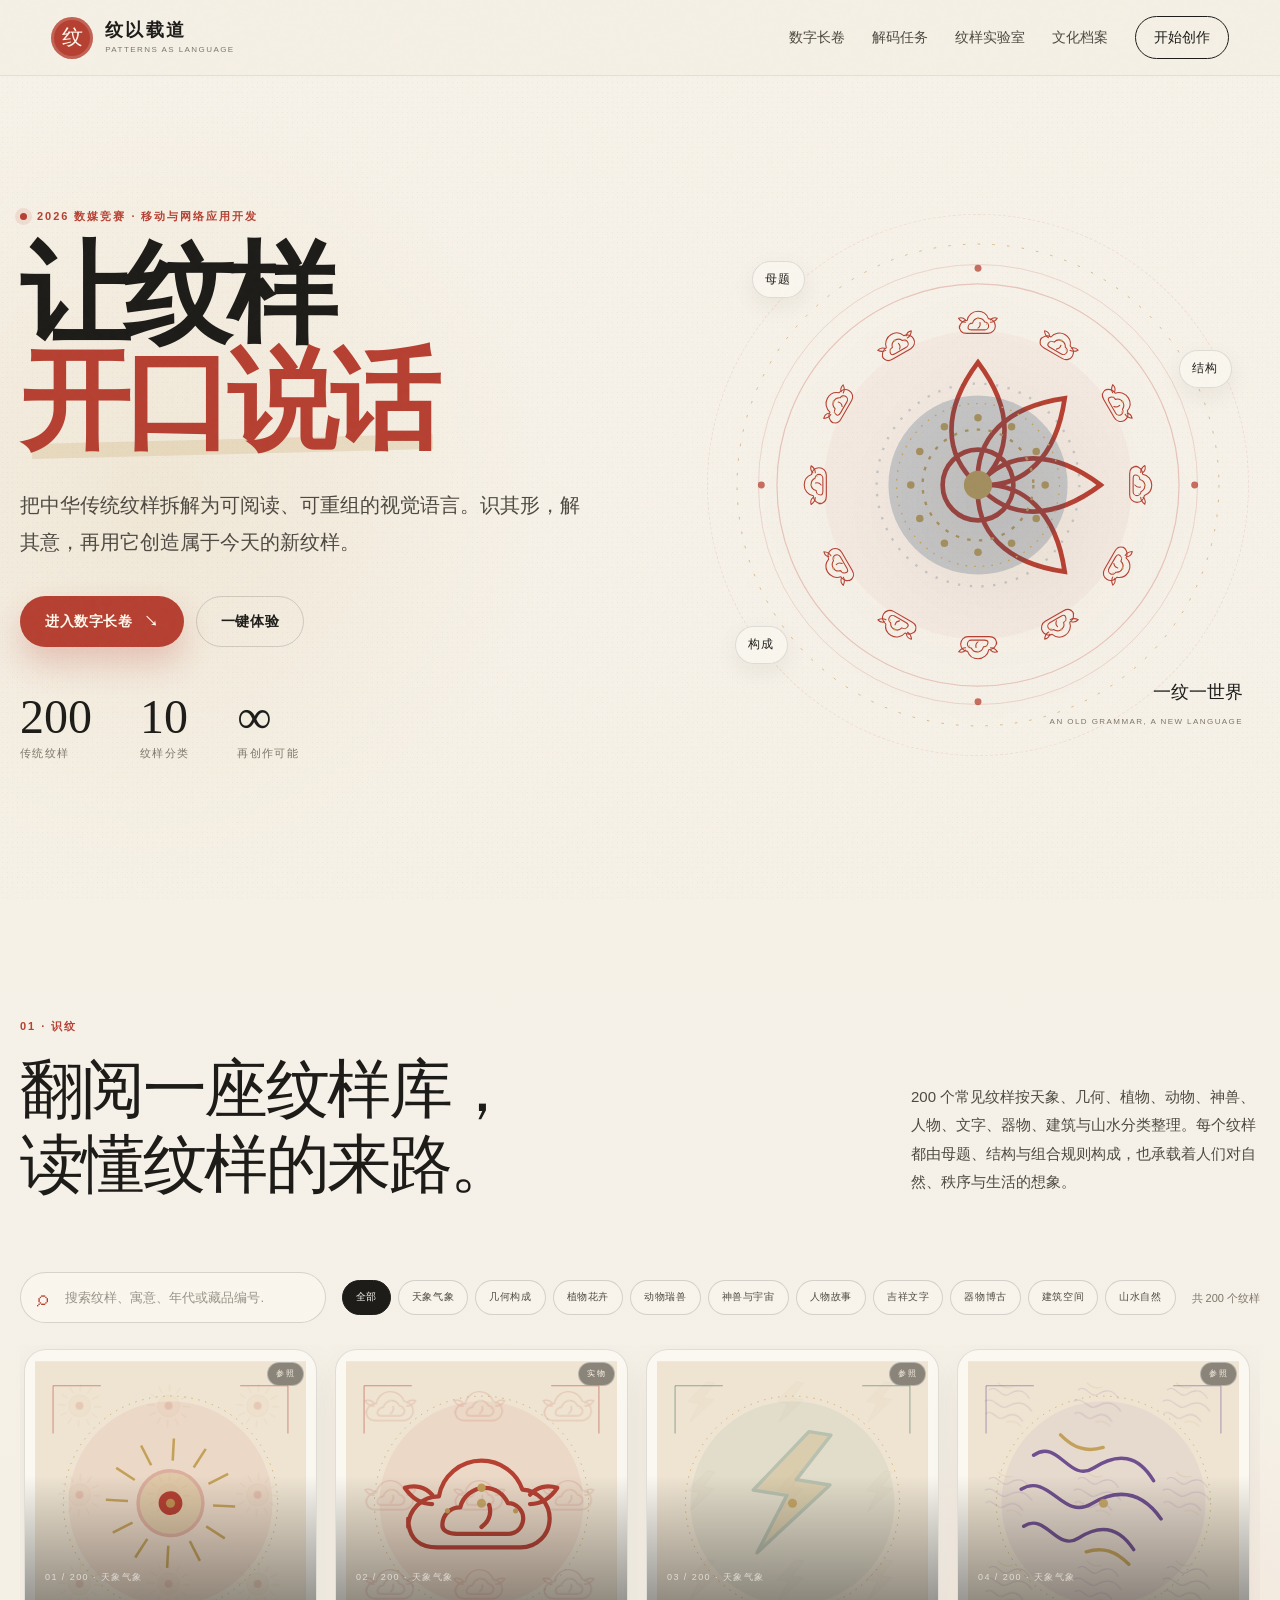
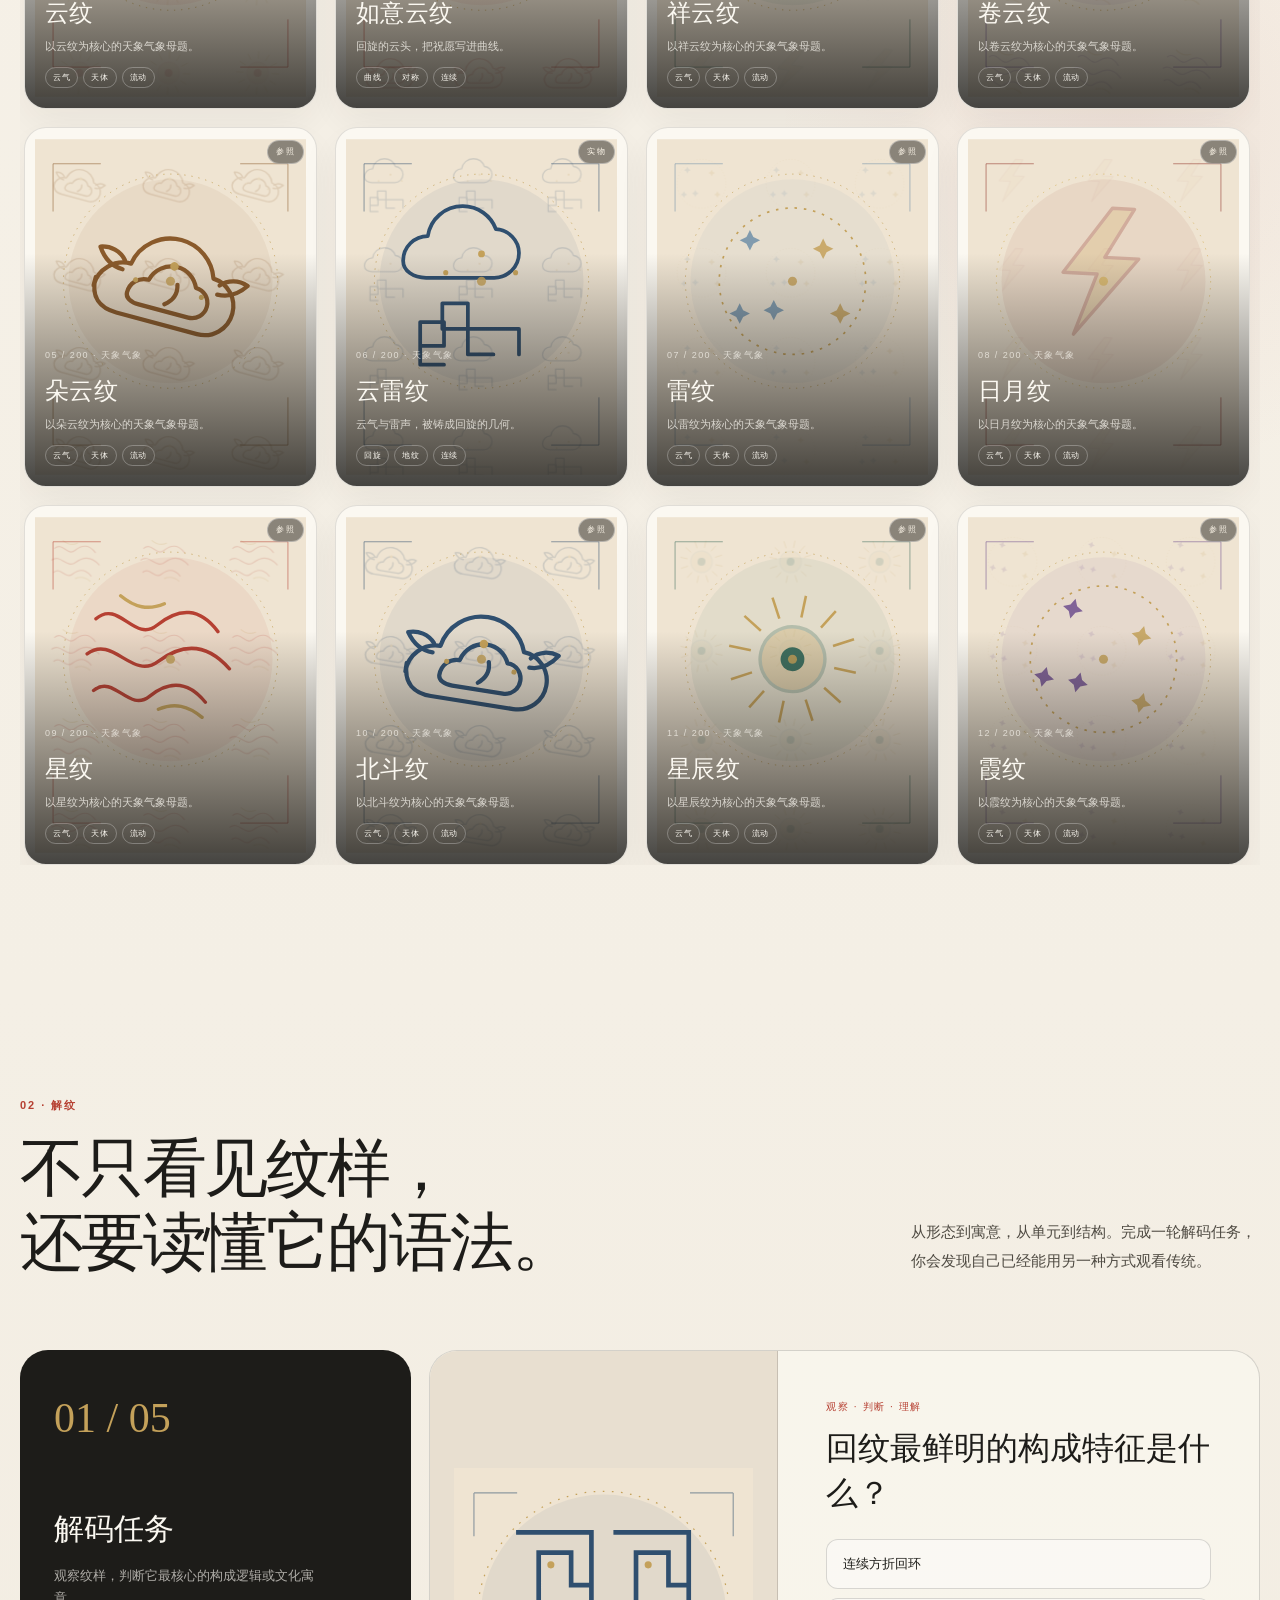
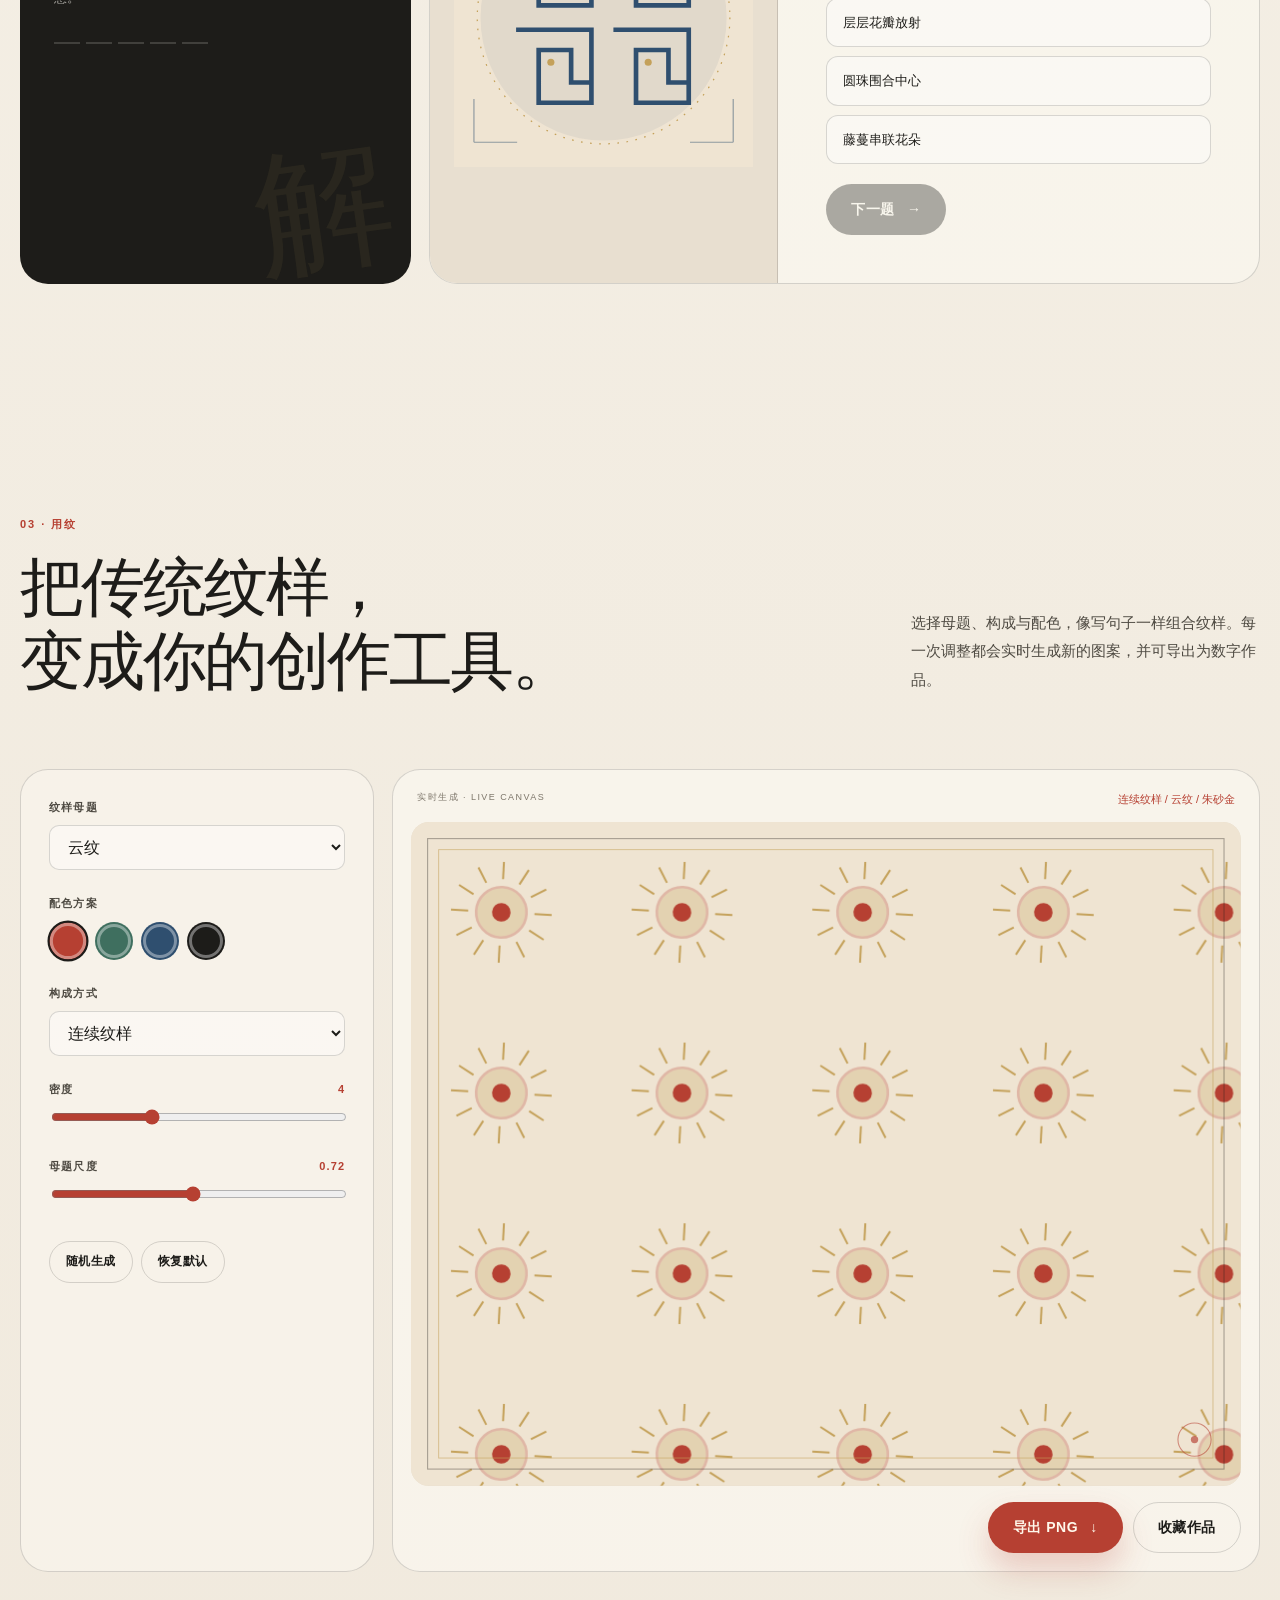
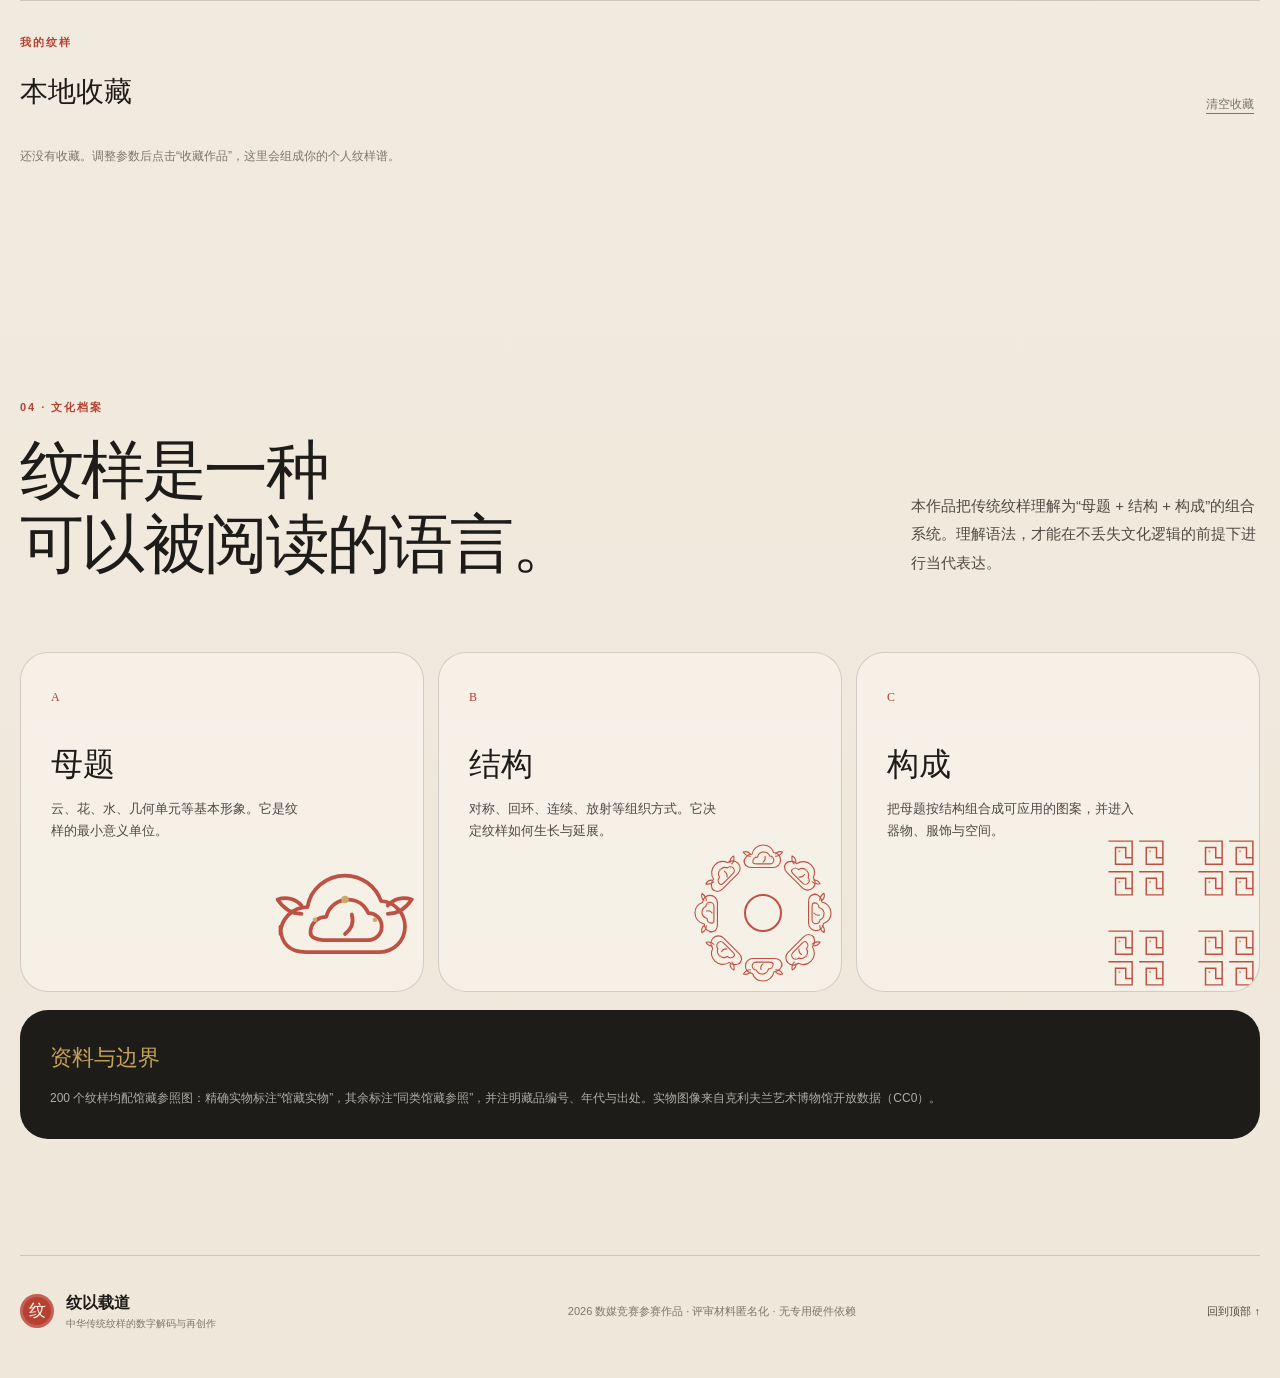
==== 纹以载道_离线版.html @ a4a04836 "Deploy wenyizaidao 200-pattern library" ====
<!doctype html>
<html lang="zh-CN">
<head>
  <meta charset="utf-8">
  <meta name="viewport" content="width=device-width, initial-scale=1">
  <meta name="theme-color" content="#f4efe5">
  <meta name="description" content="纹以载道：中华传统纹样的数字解码与再创作。识纹、解纹、用纹的交互式 Web 应用。">
  <title>纹以载道 · 中华传统纹样的数字解码</title>
  <link rel="icon" href="[data-uri]" type="image/svg+xml">
  <style>
:root {
  --paper: #f4efe5;
  --paper-deep: #e9e0d0;
  --paper-light: #fbf8f1;
  --ink: #1d1c19;
  --ink-soft: #4e4a42;
  --muted: #7d766a;
  --line: rgba(29, 28, 25, 0.16);
  --cinnabar: #b64032;
  --cinnabar-dark: #8f2e24;
  --gold: #c4a15a;
  --jade: #3f6f5f;
  --shadow: 0 24px 70px rgba(55, 42, 25, 0.12);
  --radius-lg: 28px;
  --radius-md: 18px;
  --serif: "Noto Serif SC", "Songti SC", "STSong", "SimSun", serif;
  --sans: "Noto Sans SC", "Microsoft YaHei", "PingFang SC", sans-serif;
}

* { box-sizing: border-box; }

html {
  scroll-behavior: smooth;
  scroll-padding-top: 90px;
}

body {
  margin: 0;
  color: var(--ink);
  background:
    radial-gradient(circle at 12% 8%, rgba(196, 161, 90, 0.13), transparent 25rem),
    radial-gradient(circle at 88% 28%, rgba(182, 64, 50, 0.07), transparent 22rem),
    linear-gradient(180deg, #f7f2e9 0%, var(--paper) 42%, #efe7da 100%);
  font-family: var(--sans);
  line-height: 1.65;
  overflow-x: hidden;
}

body::before {
  content: "";
  position: fixed;
  inset: 0;
  pointer-events: none;
  opacity: 0.18;
  z-index: -1;
  background-image:
    radial-gradient(rgba(29, 28, 25, 0.22) 0.55px, transparent 0.55px);
  background-size: 5px 5px;
  mix-blend-mode: multiply;
}

a { color: inherit; text-decoration: none; }
button, input, select { font: inherit; }
button { color: inherit; }
img, svg { display: block; max-width: 100%; }

.sr-only {
  position: absolute;
  width: 1px;
  height: 1px;
  padding: 0;
  margin: -1px;
  overflow: hidden;
  clip: rect(0, 0, 0, 0);
  white-space: nowrap;
  border: 0;
}

.paper-grain {
  position: fixed;
  inset: 0;
  pointer-events: none;
  z-index: 100;
  opacity: 0.035;
  background-image: url("data:image/svg+xml,%3Csvg viewBox='0 0 160 160' xmlns='http://www.w3.org/2000/svg'%3E%3Cfilter id='n'%3E%3CfeTurbulence type='fractalNoise' baseFrequency='.85' numOctaves='4' stitchTiles='stitch'/%3E%3C/filter%3E%3Crect width='100%25' height='100%25' filter='url(%23n)' opacity='.55'/%3E%3C/svg%3E");
}

.site-header {
  position: sticky;
  top: 0;
  z-index: 50;
  display: flex;
  align-items: center;
  justify-content: space-between;
  gap: 24px;
  padding: 16px clamp(20px, 4vw, 64px);
  background: rgba(244, 239, 229, 0.82);
  backdrop-filter: blur(18px);
  border-bottom: 1px solid rgba(29, 28, 25, 0.08);
}

.brand {
  display: inline-flex;
  align-items: center;
  gap: 12px;
  flex-shrink: 0;
}

.brand-mark {
  width: 42px;
  height: 42px;
  display: grid;
  place-items: center;
  border-radius: 50%;
  background: var(--cinnabar);
  color: #fff8eb;
  font-family: var(--serif);
  font-size: 21px;
  box-shadow: inset 0 0 0 3px rgba(255, 248, 235, 0.18);
}

.brand-mark.small { width: 34px; height: 34px; font-size: 17px; }
.brand-copy { display: grid; line-height: 1.05; }
.brand-copy strong { font-family: var(--serif); font-size: 18px; letter-spacing: 0.12em; }
.brand-copy small { margin-top: 6px; font-size: 8px; letter-spacing: 0.18em; color: var(--muted); }

.site-nav {
  display: flex;
  align-items: center;
  gap: clamp(16px, 2.1vw, 34px);
  font-size: 14px;
}

.site-nav a { position: relative; color: var(--ink-soft); }
.site-nav a::after {
  content: "";
  position: absolute;
  left: 0;
  right: 100%;
  bottom: -7px;
  height: 1px;
  background: var(--cinnabar);
  transition: right 220ms ease;
}
.site-nav a:hover::after { right: 0; }
.site-nav .nav-cta {
  padding: 9px 18px;
  border: 1px solid var(--ink);
  border-radius: 999px;
  color: var(--ink);
  transition: background 180ms ease, color 180ms ease;
}
.site-nav .nav-cta::after { display: none; }
.site-nav .nav-cta:hover { background: var(--ink); color: var(--paper-light); }

.menu-toggle {
  display: none;
  width: 42px;
  height: 42px;
  border: 1px solid var(--line);
  border-radius: 50%;
  background: transparent;
  padding: 10px;
}
.menu-toggle span:not(.sr-only) {
  display: block;
  height: 1px;
  margin: 5px 0;
  background: var(--ink);
}

.section {
  width: min(1240px, calc(100% - 40px));
  margin: 0 auto;
  padding: clamp(72px, 9vw, 128px) 0;
}

.eyebrow {
  display: flex;
  align-items: center;
  gap: 10px;
  margin-bottom: 18px;
  font-size: 11px;
  font-weight: 700;
  letter-spacing: 0.18em;
  text-transform: uppercase;
  color: var(--cinnabar);
}
.eyebrow-dot {
  width: 7px;
  height: 7px;
  border-radius: 50%;
  background: var(--cinnabar);
  box-shadow: 0 0 0 5px rgba(182, 64, 50, 0.1);
}

.hero {
  min-height: calc(100vh - 74px);
  display: grid;
  grid-template-columns: minmax(0, 1.04fr) minmax(360px, 0.96fr);
  align-items: center;
  gap: clamp(28px, 5vw, 84px);
  padding-top: clamp(56px, 8vh, 100px);
  padding-bottom: clamp(60px, 9vh, 110px);
}

.hero h1 {
  margin: 0;
  font-family: var(--serif);
  font-weight: 600;
  font-size: clamp(64px, 8.6vw, 132px);
  line-height: 0.96;
  letter-spacing: -0.06em;
}
.hero h1 em {
  color: var(--cinnabar);
  font-style: normal;
  position: relative;
}
.hero h1 em::after {
  content: "";
  position: absolute;
  left: 3%;
  right: 0;
  bottom: 7%;
  height: 12%;
  background: rgba(196, 161, 90, 0.22);
  z-index: -1;
  transform: rotate(-1.4deg);
}

.hero-lead {
  max-width: 560px;
  margin: 32px 0 0;
  font-size: clamp(16px, 1.55vw, 20px);
  line-height: 1.9;
  color: var(--ink-soft);
}

.hero-actions {
  display: flex;
  flex-wrap: wrap;
  gap: 12px;
  margin-top: 34px;
}

.button {
  display: inline-flex;
  align-items: center;
  justify-content: center;
  gap: 12px;
  min-height: 50px;
  padding: 13px 24px;
  border: 1px solid transparent;
  border-radius: 999px;
  cursor: pointer;
  font-weight: 700;
  font-size: 14px;
  letter-spacing: 0.04em;
  transition: transform 180ms ease, box-shadow 180ms ease, background 180ms ease, color 180ms ease;
}
.button:hover { transform: translateY(-2px); }
.button-primary {
  background: var(--cinnabar);
  color: #fff8eb;
  box-shadow: 0 16px 32px rgba(182, 64, 50, 0.24);
}
.button-primary:hover { background: var(--cinnabar-dark); box-shadow: 0 18px 38px rgba(182, 64, 50, 0.3); }
.button-ghost {
  background: transparent;
  border-color: var(--line);
  color: var(--ink);
}
.button-ghost:hover { background: rgba(255, 255, 255, 0.5); }
.button-dark { background: var(--ink); color: var(--paper-light); }
.button-dark:disabled { opacity: 0.35; cursor: not-allowed; transform: none; }
.button-ghost-dark { background: transparent; border-color: var(--line); }
.button-small { min-height: 42px; padding: 10px 16px; font-size: 12px; }

.hero-stats {
  display: flex;
  gap: clamp(20px, 4vw, 48px);
  margin: 46px 0 0;
}
.hero-stats div { display: grid; gap: 3px; }
.hero-stats dt {
  font-family: var(--serif);
  font-size: clamp(30px, 3.8vw, 48px);
  line-height: 1;
}
.hero-stats dd { margin: 0; font-size: 11px; letter-spacing: 0.12em; color: var(--muted); }

.hero-visual {
  position: relative;
  min-height: 560px;
  display: grid;
  place-items: center;
}
.hero-art {
  position: relative;
  width: min(100%, 520px);
  aspect-ratio: 1;
  display: grid;
  place-items: center;
  animation: slow-turn 80s linear infinite;
  filter: drop-shadow(0 22px 34px rgba(66, 43, 25, 0.12));
}
.hero-art svg { width: 100%; height: 100%; overflow: visible; }
.halo {
  position: absolute;
  border: 1px solid rgba(182, 64, 50, 0.16);
  border-radius: 50%;
}
.halo-one { width: 78%; aspect-ratio: 1; }
.halo-two { width: 96%; aspect-ratio: 1; border-style: dashed; opacity: 0.65; animation: slow-turn 70s linear infinite reverse; }
.floating-note {
  position: absolute;
  z-index: 2;
  padding: 8px 12px;
  border: 1px solid rgba(29, 28, 25, 0.12);
  border-radius: 999px;
  background: rgba(251, 248, 241, 0.7);
  backdrop-filter: blur(8px);
  font-family: var(--serif);
  font-size: 12px;
  letter-spacing: 0.12em;
  box-shadow: 0 8px 24px rgba(40, 32, 24, 0.06);
}
.note-one { top: 10%; left: 10%; }
.note-two { top: 26%; right: 5%; }
.note-three { bottom: 18%; left: 7%; }
.hero-caption {
  position: absolute;
  right: 3%;
  bottom: 6%;
  font-family: var(--serif);
  font-size: 18px;
  line-height: 1.45;
  text-align: right;
}
.hero-caption span { font-family: var(--sans); font-size: 8px; letter-spacing: 0.18em; color: var(--muted); }

.section-heading {
  display: grid;
  grid-template-columns: minmax(0, 1.4fr) minmax(240px, 0.6fr);
  align-items: end;
  gap: clamp(28px, 6vw, 90px);
  margin-bottom: clamp(40px, 6vw, 70px);
}
.section-heading h2 {
  margin: 0;
  font-family: var(--serif);
  font-size: clamp(36px, 5vw, 68px);
  font-weight: 500;
  line-height: 1.16;
  letter-spacing: -0.04em;
}
.section-heading > p {
  margin: 0 0 5px;
  max-width: 440px;
  font-size: 15px;
  line-height: 1.9;
  color: var(--ink-soft);
}

.carousel-top {
  display: flex;
  align-items: center;
  justify-content: space-between;
  gap: 20px;
  margin-bottom: 16px;
}
.carousel-hint {
  display: flex;
  align-items: center;
  gap: 12px;
  font-size: 11px;
  letter-spacing: 0.12em;
  color: var(--muted);
}
.carousel-hint .line { width: 42px; height: 1px; background: var(--line); }
.carousel-controls { display: flex; gap: 8px; }
.circle-button {
  width: 44px;
  height: 44px;
  border: 1px solid var(--line);
  border-radius: 50%;
  background: rgba(251, 248, 241, 0.45);
  cursor: pointer;
  transition: background 180ms ease, color 180ms ease;
}
.circle-button:hover { background: var(--ink); color: var(--paper-light); }

.pattern-track {
  display: grid;
  grid-auto-flow: column;
  grid-auto-columns: minmax(286px, 31%);
  gap: 18px;
  overflow-x: auto;
  overscroll-behavior-inline: contain;
  scroll-snap-type: inline mandatory;
  padding: 4px 4px 18px;
  scrollbar-width: none;
}
.pattern-track::-webkit-scrollbar { display: none; }
.pattern-card {
  position: relative;
  min-height: 470px;
  display: flex;
  flex-direction: column;
  justify-content: flex-end;
  overflow: hidden;
  scroll-snap-align: start;
  border: 1px solid rgba(29, 28, 25, 0.12);
  border-radius: var(--radius-lg);
  background: var(--paper-light);
  cursor: pointer;
  box-shadow: 0 14px 40px rgba(55, 42, 25, 0.06);
  transition: transform 220ms ease, box-shadow 220ms ease, border-color 220ms ease;
}
.pattern-card:hover { transform: translateY(-6px); box-shadow: var(--shadow); border-color: rgba(182, 64, 50, 0.3); }
.pattern-card-art {
  position: absolute;
  inset: 0;
  display: grid;
  place-items: center;
  padding: 18px;
}
.pattern-card-art::after {
  content: "";
  position: absolute;
  inset: 0;
  background: linear-gradient(180deg, transparent 35%, rgba(29, 28, 25, 0.82) 100%);
}
.pattern-card-art svg { width: 100%; height: 100%; }
.pattern-card-copy {
  position: relative;
  z-index: 2;
  padding: 26px;
  color: var(--paper-light);
}
.pattern-card-copy .card-index {
  font-size: 10px;
  letter-spacing: 0.16em;
  opacity: 0.7;
}
.pattern-card-copy h3 {
  margin: 7px 0 5px;
  font-family: var(--serif);
  font-size: 30px;
  font-weight: 500;
  letter-spacing: 0.02em;
}
.pattern-card-copy p { margin: 0; font-size: 12px; opacity: 0.76; }
.pattern-card-tags { display: flex; flex-wrap: wrap; gap: 7px; margin-top: 16px; }
.pattern-card-tags span {
  padding: 4px 9px;
  border: 1px solid rgba(255, 255, 255, 0.28);
  border-radius: 999px;
  font-size: 9px;
  letter-spacing: 0.08em;
}
.scroll-progress {
  height: 2px;
  margin-top: 26px;
  background: rgba(29, 28, 25, 0.08);
  overflow: hidden;
}
.scroll-progress span { display: block; width: 0; height: 100%; background: var(--cinnabar); transition: width 120ms linear; }

.decode-shell {
  display: grid;
  grid-template-columns: minmax(220px, 0.32fr) minmax(0, 0.68fr);
  gap: 18px;
  align-items: stretch;
}
.decode-aside {
  position: relative;
  overflow: hidden;
  padding: 34px;
  border-radius: var(--radius-lg);
  background: var(--ink);
  color: var(--paper-light);
}
.decode-index { font-family: var(--serif); font-size: 42px; color: var(--gold); }
.decode-aside h3 { margin: 50px 0 12px; font-family: var(--serif); font-size: 30px; font-weight: 500; }
.decode-aside p { margin: 0; max-width: 260px; font-size: 13px; color: rgba(251, 248, 241, 0.66); }
.decode-seal {
  position: absolute;
  right: 18px;
  bottom: 5px;
  font-family: var(--serif);
  font-size: 138px;
  line-height: 1;
  color: rgba(196, 161, 90, 0.08);
  transform: rotate(-8deg);
}
.quiz-progress { display: flex; gap: 6px; margin-top: 34px; }
.quiz-progress span { width: 26px; height: 2px; background: rgba(251, 248, 241, 0.16); }
.quiz-progress span.done { background: var(--gold); }
.decode-card {
  display: grid;
  grid-template-columns: minmax(240px, 0.42fr) minmax(0, 0.58fr);
  gap: 0;
  overflow: hidden;
  min-height: 460px;
  border: 1px solid var(--line);
  border-radius: var(--radius-lg);
  background: rgba(251, 248, 241, 0.62);
}
.quiz-pattern {
  display: grid;
  place-items: center;
  padding: 24px;
  background: #e8dfd0;
  border-right: 1px solid var(--line);
}
.quiz-pattern svg { width: 100%; height: auto; max-height: 380px; }
.quiz-body { display: flex; flex-direction: column; justify-content: center; padding: clamp(26px, 4vw, 48px); }
.quiz-kicker { margin: 0 0 10px; font-size: 10px; letter-spacing: 0.16em; color: var(--cinnabar); }
.quiz-body h3 { margin: 0 0 24px; font-family: var(--serif); font-size: clamp(23px, 2.5vw, 32px); font-weight: 500; line-height: 1.4; }
.quiz-options { display: grid; gap: 9px; }
.quiz-option {
  width: 100%;
  padding: 13px 16px;
  border: 1px solid var(--line);
  border-radius: 12px;
  background: rgba(255, 255, 255, 0.38);
  text-align: left;
  cursor: pointer;
  font-size: 13px;
  transition: background 160ms ease, border-color 160ms ease, transform 160ms ease;
}
.quiz-option:hover:not(:disabled) { transform: translateX(3px); border-color: rgba(182, 64, 50, 0.45); }
.quiz-option.correct { background: rgba(63, 111, 95, 0.13); border-color: var(--jade); }
.quiz-option.wrong { background: rgba(182, 64, 50, 0.11); border-color: var(--cinnabar); }
.quiz-option:disabled { cursor: default; }
.quiz-feedback { margin-top: 16px; padding: 14px 16px; border-left: 3px solid var(--gold); background: rgba(196, 161, 90, 0.1); font-size: 13px; }
.quiz-feedback strong { display: block; margin-bottom: 4px; }
.quiz-body .button { align-self: flex-start; margin-top: 20px; }

.lab-layout {
  display: grid;
  grid-template-columns: minmax(260px, 0.29fr) minmax(0, 0.71fr);
  gap: 18px;
}
.lab-controls {
  padding: 28px;
  border: 1px solid var(--line);
  border-radius: var(--radius-lg);
  background: rgba(251, 248, 241, 0.55);
}
.control-block { margin-bottom: 24px; }
.control-block label, .control-label {
  display: flex;
  align-items: center;
  justify-content: space-between;
  gap: 12px;
  margin-bottom: 9px;
  font-size: 11px;
  font-weight: 700;
  letter-spacing: 0.11em;
  color: var(--ink-soft);
}
.control-block output { color: var(--cinnabar); font-variant-numeric: tabular-nums; }
select, input[type="range"] { width: 100%; }
select {
  padding: 12px 14px;
  border: 1px solid var(--line);
  border-radius: 10px;
  background: rgba(255, 255, 255, 0.4);
  color: var(--ink);
}
input[type="range"] { accent-color: var(--cinnabar); }
.palette-list { display: flex; gap: 8px; flex-wrap: wrap; }
.palette-button {
  width: 38px;
  height: 38px;
  border: 2px solid transparent;
  border-radius: 50%;
  background: var(--swatch);
  cursor: pointer;
  box-shadow: inset 0 0 0 3px rgba(255, 255, 255, 0.38);
  transition: transform 160ms ease, border-color 160ms ease;
}
.palette-button:hover { transform: scale(1.08); }
.palette-button.active { border-color: var(--ink); transform: scale(1.08); }
.control-actions { display: flex; flex-wrap: wrap; gap: 8px; margin-top: 30px; }

.lab-stage {
  display: flex;
  flex-direction: column;
  min-width: 0;
  padding: 18px;
  border: 1px solid var(--line);
  border-radius: var(--radius-lg);
  background: rgba(251, 248, 241, 0.68);
}
.stage-top { display: flex; justify-content: space-between; gap: 14px; padding: 2px 6px 14px; }
.stage-label { font-size: 9px; letter-spacing: 0.16em; color: var(--muted); }
.stage-status { font-size: 11px; color: var(--cinnabar); }
.lab-preview {
  display: grid;
  place-items: center;
  min-height: 420px;
  aspect-ratio: 1.25 / 1;
  overflow: hidden;
  border-radius: 18px;
  background: #e8dfd0;
  transition: background 220ms ease;
}
.lab-preview svg { width: 100%; height: 100%; }
.lab-actions { display: flex; flex-wrap: wrap; gap: 10px; justify-content: flex-end; padding-top: 16px; }

.gallery-wrap { margin-top: 28px; padding-top: 32px; border-top: 1px solid var(--line); }
.gallery-head { display: flex; align-items: end; justify-content: space-between; gap: 20px; margin-bottom: 18px; }
.gallery-head h3 { margin: 0; font-family: var(--serif); font-size: 28px; font-weight: 500; }
.text-button { border: 0; background: transparent; color: var(--muted); cursor: pointer; font-size: 12px; text-decoration: underline; text-underline-offset: 5px; }
.gallery { display: grid; grid-template-columns: repeat(6, minmax(0, 1fr)); gap: 10px; }
.gallery-item {
  position: relative;
  aspect-ratio: 1;
  overflow: hidden;
  border: 1px solid var(--line);
  border-radius: 14px;
  background: var(--paper-light);
  cursor: pointer;
}
.gallery-item svg { width: 100%; height: 100%; }
.gallery-item button {
  position: absolute;
  top: 6px;
  right: 6px;
  width: 24px;
  height: 24px;
  border: 0;
  border-radius: 50%;
  background: rgba(29, 28, 25, 0.72);
  color: white;
  font-size: 14px;
  cursor: pointer;
  opacity: 0;
  transition: opacity 160ms ease;
}
.gallery-item:hover button { opacity: 1; }
.gallery-empty { margin: 14px 0 0; font-size: 12px; color: var(--muted); }

.grammar-grid { display: grid; grid-template-columns: repeat(3, 1fr); gap: 14px; }
.grammar-card {
  position: relative;
  min-height: 340px;
  padding: 30px;
  overflow: hidden;
  border: 1px solid var(--line);
  border-radius: var(--radius-lg);
  background: rgba(251, 248, 241, 0.5);
}
.grammar-num { font-family: var(--serif); font-size: 12px; color: var(--cinnabar); letter-spacing: 0.12em; }
.grammar-card h3 { margin: 28px 0 8px; font-family: var(--serif); font-size: 32px; font-weight: 500; }
.grammar-card p { margin: 0; max-width: 250px; font-size: 13px; color: var(--ink-soft); }
.mini-diagram { position: absolute; right: -12px; bottom: -12px; width: 180px; height: 180px; opacity: 0.9; }
.mini-diagram svg { width: 100%; height: 100%; }

.archive-note {
  display: grid;
  grid-template-columns: 1fr 1fr;
  gap: 30px;
  margin-top: 18px;
  padding: 30px;
  border-radius: var(--radius-lg);
  background: var(--ink);
  color: var(--paper-light);
}
.archive-note h3 { margin: 0 0 10px; font-family: var(--serif); font-size: 22px; font-weight: 500; color: var(--gold); }
.archive-note p { margin: 0; font-size: 12px; line-height: 1.9; color: rgba(251, 248, 241, 0.66); }

.site-footer {
  width: min(1240px, calc(100% - 40px));
  margin: 0 auto;
  display: flex;
  align-items: center;
  justify-content: space-between;
  gap: 24px;
  padding: 34px 0 46px;
  border-top: 1px solid var(--line);
  font-size: 11px;
  color: var(--muted);
}
.footer-brand { display: flex; align-items: center; gap: 12px; }
.footer-brand div { display: grid; }
.footer-brand strong { font-family: var(--serif); font-size: 16px; color: var(--ink); }
.footer-brand span { font-size: 10px; }
.site-footer a { color: var(--ink-soft); }

.pattern-dialog {
  width: min(900px, calc(100% - 28px));
  max-height: 90vh;
  padding: 0;
  border: 0;
  border-radius: 26px;
  background: var(--paper-light);
  color: var(--ink);
  box-shadow: 0 40px 120px rgba(25, 20, 14, 0.35);
}
.pattern-dialog::backdrop { background: rgba(20, 18, 15, 0.62); backdrop-filter: blur(8px); }
.dialog-shell {
  position: relative;
  display: grid;
  grid-template-columns: 0.46fr 0.54fr;
  min-height: 540px;
}
.dialog-art { display: grid; place-items: center; padding: 24px; background: #e8dfd0; }
.dialog-art svg { width: 100%; height: auto; max-height: 500px; }
.dialog-copy { display: flex; flex-direction: column; justify-content: center; padding: clamp(28px, 5vw, 54px); }
.dialog-copy h2 { margin: 0 0 6px; font-family: var(--serif); font-size: clamp(34px, 4vw, 54px); font-weight: 500; }
.dialog-meaning { margin: 0 0 18px; font-family: var(--serif); font-size: 18px; color: var(--cinnabar); }
.dialog-meta { display: flex; flex-wrap: wrap; gap: 7px; margin-bottom: 18px; }
.dialog-meta span { padding: 4px 9px; border: 1px solid var(--line); border-radius: 999px; font-size: 9px; color: var(--muted); letter-spacing: 0.08em; }
.dialog-copy > p { margin: 0 0 16px; font-size: 13px; line-height: 1.9; color: var(--ink-soft); }
.dialog-structure { margin: 8px 0 22px; padding: 15px 16px; border-left: 2px solid var(--gold); background: rgba(196, 161, 90, 0.09); }
.dialog-structure h3 { margin: 0 0 5px; font-size: 11px; letter-spacing: 0.12em; color: var(--muted); }
.dialog-structure p { margin: 0; font-size: 12px; }
.dialog-close {
  position: absolute;
  top: 12px;
  right: 12px;
  z-index: 3;
  width: 38px;
  height: 38px;
  border: 1px solid rgba(29, 28, 25, 0.16);
  border-radius: 50%;
  background: rgba(251, 248, 241, 0.82);
  cursor: pointer;
  font-size: 22px;
  line-height: 1;
}

.toast {
  position: fixed;
  left: 50%;
  bottom: 26px;
  z-index: 200;
  max-width: calc(100% - 32px);
  padding: 12px 18px;
  border-radius: 999px;
  background: rgba(29, 28, 25, 0.92);
  color: var(--paper-light);
  font-size: 12px;
  box-shadow: 0 16px 40px rgba(20, 18, 15, 0.25);
  opacity: 0;
  transform: translate(-50%, 16px);
  pointer-events: none;
  transition: opacity 220ms ease, transform 220ms ease;
}
.toast.show { opacity: 1; transform: translate(-50%, 0); }

.reveal { opacity: 0; transform: translateY(22px); transition: opacity 700ms ease, transform 700ms ease; }
.reveal.visible { opacity: 1; transform: translateY(0); }

@keyframes slow-turn { to { transform: rotate(360deg); } }

@media (max-width: 1080px) {
  .hero { grid-template-columns: 1fr; min-height: auto; }
  .hero-visual { min-height: 470px; order: -1; }
  .hero-copy { max-width: 760px; }
  .gallery { grid-template-columns: repeat(4, minmax(0, 1fr)); }
}

@media (max-width: 860px) {
  .menu-toggle { display: block; }
  .site-nav {
    position: absolute;
    top: calc(100% + 1px);
    left: 0;
    right: 0;
    display: none;
    flex-direction: column;
    align-items: stretch;
    gap: 0;
    padding: 12px 20px 20px;
    background: rgba(244, 239, 229, 0.97);
    border-bottom: 1px solid var(--line);
  }
  .site-nav.open { display: flex; }
  .site-nav a { padding: 12px 0; border-bottom: 1px solid rgba(29, 28, 25, 0.07); }
  .site-nav .nav-cta { margin-top: 10px; text-align: center; border-bottom: 0; }
  .section-heading { grid-template-columns: 1fr; align-items: start; gap: 18px; }
  .section-heading > p { max-width: 620px; }
  .pattern-track { grid-auto-columns: minmax(270px, 74%); }
  .decode-shell { grid-template-columns: 1fr; }
  .decode-aside { min-height: 210px; }
  .decode-aside h3 { margin-top: 26px; }
  .decode-card { grid-template-columns: 1fr; }
  .quiz-pattern { border-right: 0; border-bottom: 1px solid var(--line); min-height: 250px; }
  .quiz-pattern svg { max-height: 250px; }
  .lab-layout { grid-template-columns: 1fr; }
  .lab-preview { min-height: 340px; }
  .grammar-grid { grid-template-columns: 1fr; }
  .grammar-card { min-height: 260px; }
  .archive-note { grid-template-columns: 1fr; }
  .dialog-shell { grid-template-columns: 1fr; }
  .dialog-art { min-height: 280px; max-height: 340px; }
  .dialog-art svg { max-height: 300px; }
  .site-footer { flex-direction: column; align-items: flex-start; }
}

@media (max-width: 560px) {
  .section { width: min(100% - 28px, 1240px); }
  .hero h1 { font-size: clamp(58px, 21vw, 88px); }
  .hero-visual { min-height: 360px; }
  .hero-art { width: 88vw; }
  .floating-note { display: none; }
  .hero-caption { right: 0; bottom: 0; font-size: 15px; }
  .hero-stats { gap: 24px; }
  .pattern-track { grid-auto-columns: 86%; }
  .pattern-card { min-height: 420px; }
  .lab-preview { min-height: 290px; aspect-ratio: 1; }
  .lab-stage { padding: 10px; }
  .gallery { grid-template-columns: repeat(3, minmax(0, 1fr)); }
  .gallery-head { align-items: start; flex-direction: column; }
  .quiz-body { padding: 24px 20px 30px; }
  .lab-actions { justify-content: stretch; }
  .lab-actions .button { flex: 1; }
  .site-footer p { line-height: 1.8; }
}

@media (prefers-reduced-motion: reduce) {
  html { scroll-behavior: auto; }
  *, *::before, *::after {
    animation-duration: 0.001ms !important;
    animation-iteration-count: 1 !important;
    transition-duration: 0.001ms !important;
  }
  .reveal { opacity: 1; transform: none; }
}

[hidden] { display: none !important; }

.artifact-badge {
  position: absolute;
  top: 16px;
  right: 16px;
  z-index: 4;
  padding: 5px 10px;
  border: 1px solid rgba(255, 255, 255, 0.38);
  border-radius: 999px;
  background: rgba(29, 28, 25, 0.48);
  color: #fff8eb;
  font-size: 9px;
  letter-spacing: 0.16em;
  backdrop-filter: blur(6px);
}

.artifact-peek {
  position: absolute;
  top: 14px;
  left: 14px;
  right: 14px;
  z-index: 3;
  display: grid;
  grid-template-rows: 1fr auto;
  height: 306px;
  overflow: hidden;
  border: 1px solid rgba(29, 28, 25, 0.12);
  border-radius: 18px;
  background: rgba(251, 248, 241, 0.96);
  box-shadow: 0 22px 48px rgba(35, 27, 18, 0.2);
  opacity: 0;
  transform: translateY(12px) scale(0.98);
  pointer-events: none;
  transition: opacity 220ms ease, transform 220ms ease;
}
.pattern-card:hover .artifact-peek,
.pattern-card:focus-visible .artifact-peek,
.pattern-card:focus-within .artifact-peek {
  opacity: 1;
  transform: translateY(0) scale(1);
}
.artifact-peek-image {
  min-height: 0;
  display: grid;
  place-items: center;
  padding: 10px;
  background: #e8dfd0;
}
.artifact-peek-image img {
  width: 100%;
  height: 224px;
  object-fit: contain;
  filter: drop-shadow(0 12px 18px rgba(55, 42, 25, 0.16));
}
.artifact-peek-copy {
  display: grid;
  gap: 2px;
  padding: 12px 15px 14px;
}
.artifact-peek-copy span {
  color: var(--cinnabar);
  font-size: 8px;
  font-weight: 700;
  letter-spacing: 0.16em;
}
.artifact-peek-copy strong {
  font-family: var(--serif);
  font-size: 16px;
  font-weight: 500;
  line-height: 1.35;
}
.artifact-peek-copy small {
  color: var(--muted);
  font-size: 9px;
  line-height: 1.5;
}

.dialog-copy { overflow-y: auto; max-height: 90vh; }
.dialog-artifact {
  display: grid;
  grid-template-columns: 118px minmax(0, 1fr);
  gap: 13px;
  align-items: center;
  margin: 0 0 22px;
  padding: 12px;
  border: 1px solid var(--line);
  border-radius: 14px;
  background: rgba(232, 223, 208, 0.38);
}
.dialog-artifact-image {
  display: grid;
  place-items: center;
  height: 104px;
  overflow: hidden;
  border-radius: 10px;
  background: #e8dfd0;
}
.dialog-artifact-image img {
  width: 100%;
  height: 100%;
  object-fit: contain;
}
.dialog-artifact-copy { display: grid; gap: 3px; align-content: center; }
.artifact-kicker {
  color: var(--cinnabar);
  font-size: 8px;
  font-weight: 700;
  letter-spacing: 0.16em;
}
.dialog-artifact-copy strong {
  font-family: var(--serif);
  font-size: 15px;
  font-weight: 500;
  line-height: 1.38;
}
.dialog-artifact-copy span:not(.artifact-kicker) {
  color: var(--muted);
  font-size: 9px;
  line-height: 1.55;
}
.dialog-artifact-copy a {
  width: max-content;
  margin-top: 2px;
  color: var(--cinnabar);
  font-size: 10px;
  text-decoration: underline;
  text-underline-offset: 3px;
}

@media (hover: none) {
  .artifact-badge { background: rgba(29, 28, 25, 0.62); }
  .artifact-peek { display: none; }
}

.pattern-toolbar {
  display: grid;
  grid-template-columns: minmax(260px, 1fr) auto auto;
  align-items: center;
  gap: 16px;
  margin-bottom: 22px;
}
.search-box {
  position: relative;
  display: flex;
  align-items: center;
  min-width: 0;
}
.search-box input {
  width: 100%;
  padding: 14px 48px 14px 44px;
  border: 1px solid var(--line);
  border-radius: 999px;
  background: rgba(251, 248, 241, 0.68);
  color: var(--ink);
  font-size: 13px;
  outline: none;
  transition: border-color 180ms ease, box-shadow 180ms ease, background 180ms ease;
}
.search-box input::placeholder { color: rgba(125, 118, 106, 0.78); }
.search-box input:focus {
  border-color: rgba(182, 64, 50, 0.55);
  background: rgba(251, 248, 241, 0.9);
  box-shadow: 0 0 0 4px rgba(182, 64, 50, 0.08);
}
.search-icon {
  position: absolute;
  left: 17px;
  color: var(--cinnabar);
  font-size: 22px;
  line-height: 1;
  pointer-events: none;
}
.search-clear {
  position: absolute;
  right: 9px;
  width: 32px;
  height: 32px;
  border: 0;
  border-radius: 50%;
  background: rgba(29, 28, 25, 0.08);
  color: var(--ink-soft);
  cursor: pointer;
  font-size: 18px;
  line-height: 1;
}
.search-clear:hover { background: rgba(29, 28, 25, 0.15); }
.filter-chips {
  display: flex;
  flex-wrap: wrap;
  gap: 7px;
}
.filter-chip {
  padding: 8px 13px;
  border: 1px solid var(--line);
  border-radius: 999px;
  background: rgba(251, 248, 241, 0.35);
  color: var(--ink-soft);
  cursor: pointer;
  font-size: 10px;
  letter-spacing: 0.06em;
  transition: background 160ms ease, color 160ms ease, border-color 160ms ease;
}
.filter-chip:hover { border-color: rgba(182, 64, 50, 0.45); }
.filter-chip.active {
  background: var(--ink);
  border-color: var(--ink);
  color: var(--paper-light);
}
.search-result {
  color: var(--muted);
  font-size: 11px;
  white-space: nowrap;
}
.pattern-empty {
  display: grid;
  gap: 7px;
  padding: 52px 20px;
  border: 1px dashed rgba(29, 28, 25, 0.22);
  border-radius: var(--radius-lg);
  background: rgba(251, 248, 241, 0.4);
  text-align: center;
}
.pattern-empty strong {
  font-family: var(--serif);
  font-size: 24px;
  font-weight: 500;
}
.pattern-empty span { color: var(--muted); font-size: 12px; }

@media (max-width: 1080px) {
  .pattern-toolbar { grid-template-columns: minmax(0, 1fr) auto; }
  .filter-chips { grid-column: 1 / -1; grid-row: 2; }
  .search-result { grid-column: 2; grid-row: 1; }
}
@media (max-width: 560px) {
  .pattern-toolbar { grid-template-columns: 1fr; gap: 12px; }
  .filter-chips { grid-column: auto; grid-row: auto; }
  .search-result { grid-column: auto; grid-row: auto; }
  .filter-chip { padding: 7px 11px; }
}

/* 200-pattern library layout */
.pattern-track {
  display: grid;
  grid-template-columns: repeat(4, minmax(0, 1fr));
  grid-auto-flow: row;
  grid-auto-columns: auto;
  grid-auto-rows: auto;
  gap: 18px;
  max-height: 1120px;
  overflow-x: hidden;
  overflow-y: auto;
  scroll-snap-type: none;
  padding: 4px 10px 18px 4px;
  scrollbar-width: thin;
  scrollbar-color: rgba(182, 64, 50, 0.55) rgba(29, 28, 25, 0.07);
}
.pattern-track::-webkit-scrollbar { width: 8px; }
.pattern-track::-webkit-scrollbar-track { background: rgba(29, 28, 25, 0.06); border-radius: 999px; }
.pattern-track::-webkit-scrollbar-thumb { background: rgba(182, 64, 50, 0.45); border-radius: 999px; }
.carousel-top, .scroll-progress { display: none; }
.pattern-card { min-height: 360px; border-radius: 22px; }
.pattern-card-art { padding: 10px; }
.pattern-card-copy { padding: 20px; }
.pattern-card-copy h3 { margin-top: 5px; font-size: 24px; }
.pattern-card-copy p { font-size: 11px; line-height: 1.55; }
.pattern-card-tags { margin-top: 12px; gap: 5px; }
.pattern-card-tags span { padding: 3px 7px; font-size: 8px; }
.pattern-card-copy .card-index { font-size: 9px; }
.artifact-peek {
  top: 10px;
  left: 10px;
  right: 10px;
  height: 246px;
  border-radius: 15px;
}
.artifact-peek-image { padding: 8px; }
.artifact-peek-image img { height: 170px; }
.artifact-peek-copy { padding: 10px 12px 12px; }
.artifact-peek-copy strong { font-size: 14px; }
.artifact-peek-copy small { font-size: 8px; }
.artifact-badge { top: 12px; right: 12px; font-size: 8px; padding: 4px 8px; }

@media (max-width: 1080px) {
  .pattern-track { grid-template-columns: repeat(3, minmax(0, 1fr)); max-height: 980px; }
}
@media (max-width: 860px) {
  .pattern-track { grid-template-columns: repeat(2, minmax(0, 1fr)); gap: 12px; max-height: 78vh; }
  .pattern-card { min-height: 320px; }
  .pattern-card-copy { padding: 16px; }
  .pattern-card-copy h3 { font-size: 21px; }
  .artifact-peek { height: 212px; }
  .artifact-peek-image img { height: 145px; }
}
@media (max-width: 560px) {
  .pattern-track { gap: 10px; padding-right: 4px; }
  .pattern-card { min-height: 280px; }
  .pattern-card-copy { padding: 13px; }
  .pattern-card-copy h3 { font-size: 19px; }
  .pattern-card-copy p { font-size: 9px; }
  .pattern-card-tags { display: none; }
  .artifact-peek { height: 176px; }
  .artifact-peek-image img { height: 112px; }
  .artifact-peek-copy strong { font-size: 12px; }
  .artifact-peek-copy small { font-size: 7px; }
}


.archive-note.single { grid-template-columns: 1fr; }

</style>
</head>
<body>
  <div class="paper-grain" aria-hidden="true"></div>

  <header class="site-header" id="top">
    <a class="brand" href="#home" aria-label="返回首页">
      <span class="brand-mark" aria-hidden="true">纹</span>
      <span class="brand-copy">
        <strong>纹以载道</strong>
        <small>PATTERNS AS LANGUAGE</small>
      </span>
    </a>

    <button class="menu-toggle" id="menuToggle" aria-expanded="false" aria-controls="siteNav">
      <span></span><span></span><span></span>
      <span class="sr-only">打开导航</span>
    </button>

    <nav class="site-nav" id="siteNav" aria-label="主导航">
      <a href="#scroll">数字长卷</a>
      <a href="#decode">解码任务</a>
      <a href="#lab">纹样实验室</a>
      <a href="#archive">文化档案</a>
      <a class="nav-cta" href="#lab">开始创作</a>
    </nav>
  </header>

  <main>
    <section class="hero section" id="home">
      <div class="hero-copy reveal">
        <div class="eyebrow"><span class="eyebrow-dot"></span> 2026 数媒竞赛 · 移动与网络应用开发</div>
        <h1>让纹样<br><em>开口说话</em></h1>
        <p class="hero-lead">把中华传统纹样拆解为可阅读、可重组的视觉语言。识其形，解其意，再用它创造属于今天的新纹样。</p>
        <div class="hero-actions">
          <a class="button button-primary" href="#scroll">进入数字长卷 <span aria-hidden="true">↘</span></a>
          <button class="button button-ghost" id="tourBtn" type="button">一键体验</button>
        </div>
        <dl class="hero-stats">
          <div><dt>200</dt><dd>传统纹样</dd></div>
          <div><dt>10</dt><dd>纹样分类</dd></div>
          <div><dt>∞</dt><dd>再创作可能</dd></div>
        </dl>
      </div>

      <div class="hero-visual reveal" aria-hidden="true">
        <div class="halo halo-one"></div>
        <div class="halo halo-two"></div>
        <div class="hero-art" id="heroArt"></div>
        <div class="floating-note note-one">母题</div>
        <div class="floating-note note-two">结构</div>
        <div class="floating-note note-three">构成</div>
        <div class="hero-caption">一纹一世界<br><span>AN OLD GRAMMAR, A NEW LANGUAGE</span></div>
      </div>
    </section>

    <section class="section scroll-section" id="scroll">
      <div class="section-heading reveal">
        <div>
          <div class="eyebrow">01 · 识纹</div>
          <h2>翻阅一座纹样库，<br>读懂纹样的来路。</h2>
        </div>
        <p>200 个常见纹样按天象、几何、植物、动物、神兽、人物、文字、器物、建筑与山水分类整理。每个纹样都由母题、结构与组合规则构成，也承载着人们对自然、秩序与生活的想象。</p>
      </div>

      <div class="pattern-toolbar reveal">
        <label class="search-box" for="patternSearch">
          <span class="search-icon" aria-hidden="true">⌕</span>
          <input id="patternSearch" type="search" placeholder="搜索纹样、寓意、年代或藏品编号…" autocomplete="off">
          <button class="search-clear" id="clearSearch" type="button" aria-label="清空搜索" hidden>×</button>
        </label>
        <div class="filter-chips" id="categoryFilters" role="group" aria-label="按纹样类型筛选"></div>
        <span class="search-result" id="searchResult">共 200 个纹样</span>
      </div>

      <div class="carousel-top reveal">
        <div class="carousel-hint"><span class="line"></span>左右滑动，展开长卷</div>
        <div class="carousel-controls">
          <button class="circle-button" id="prevPattern" type="button" aria-label="上一组纹样">←</button>
          <button class="circle-button" id="nextPattern" type="button" aria-label="下一组纹样">→</button>
        </div>
      </div>

      <div class="pattern-track reveal" id="patternTrack" tabindex="0" aria-label="纹样库"></div>
      <div class="pattern-empty" id="patternEmpty" hidden>
        <strong>没有找到匹配的纹样</strong>
        <span>试试搜索“云”“龙”“花卉”“吉祥”或藏品编号。</span>
      </div>
      <div class="scroll-progress" aria-hidden="true"><span id="scrollProgress"></span></div>
    </section>

    <section class="section decode-section" id="decode">
      <div class="section-heading reveal">
        <div>
          <div class="eyebrow">02 · 解纹</div>
          <h2>不只看见纹样，<br>还要读懂它的语法。</h2>
        </div>
        <p>从形态到寓意，从单元到结构。完成一轮解码任务，你会发现自己已经能用另一种方式观看传统。</p>
      </div>

      <div class="decode-shell reveal">
        <div class="decode-aside">
          <div class="decode-index" id="quizStep">01 / 05</div>
          <h3>解码任务</h3>
          <p>观察纹样，判断它最核心的构成逻辑或文化寓意。</p>
          <div class="quiz-progress" id="quizProgress" aria-hidden="true"></div>
          <div class="decode-seal" aria-hidden="true">解</div>
        </div>

        <div class="decode-card">
          <div class="quiz-pattern" id="quizPattern" aria-hidden="true"></div>
          <div class="quiz-body">
            <p class="quiz-kicker">观察 · 判断 · 理解</p>
            <h3 id="quizPrompt">正在载入题目…</h3>
            <div class="quiz-options" id="quizOptions" role="group" aria-labelledby="quizPrompt"></div>
            <div class="quiz-feedback" id="quizFeedback" hidden></div>
            <button class="button button-dark" id="quizNext" type="button" disabled>下一题 <span aria-hidden="true">→</span></button>
          </div>
        </div>
      </div>
    </section>

    <section class="section lab-section" id="lab">
      <div class="section-heading reveal">
        <div>
          <div class="eyebrow">03 · 用纹</div>
          <h2>把传统纹样，<br>变成你的创作工具。</h2>
        </div>
        <p>选择母题、构成与配色，像写句子一样组合纹样。每一次调整都会实时生成新的图案，并可导出为数字作品。</p>
      </div>

      <div class="lab-layout reveal">
        <aside class="lab-controls" aria-label="纹样实验室控制面板">
          <div class="control-block">
            <label for="motifSelect">纹样母题</label>
            <select id="motifSelect"></select>
          </div>

          <div class="control-block">
            <span class="control-label">配色方案</span>
            <div class="palette-list" id="paletteList" role="group" aria-label="选择配色"></div>
          </div>

          <div class="control-block">
            <label for="transformSelect">构成方式</label>
            <select id="transformSelect">
              <option value="continuous">连续纹样</option>
              <option value="radial">中心放射</option>
              <option value="mirror">镜像对称</option>
              <option value="scatter">自由散点</option>
            </select>
          </div>

          <div class="control-block">
            <label for="densityRange">密度 <output id="densityValue">4</output></label>
            <input id="densityRange" type="range" min="2" max="8" value="4" step="1">
          </div>

          <div class="control-block">
            <label for="scaleRange">母题尺度 <output id="scaleValue">0.72</output></label>
            <input id="scaleRange" type="range" min="0.42" max="1.05" value="0.72" step="0.01">
          </div>

          <div class="control-actions">
            <button class="button button-small button-ghost-dark" id="randomizeBtn" type="button">随机生成</button>
            <button class="button button-small button-ghost-dark" id="resetBtn" type="button">恢复默认</button>
          </div>
        </aside>

        <div class="lab-stage">
          <div class="stage-top">
            <span class="stage-label">实时生成 · LIVE CANVAS</span>
            <span class="stage-status" id="stageStatus">连续纹样 / 云纹</span>
          </div>
          <div class="lab-preview" id="labPreview" aria-live="polite"></div>
          <div class="lab-actions">
            <button class="button button-primary" id="downloadBtn" type="button">导出 PNG <span aria-hidden="true">↓</span></button>
            <button class="button button-ghost-dark" id="saveBtn" type="button">收藏作品</button>
          </div>
        </div>
      </div>

      <div class="gallery-wrap reveal">
        <div class="gallery-head">
          <div>
            <div class="eyebrow">我的纹样</div>
            <h3>本地收藏</h3>
          </div>
          <button class="text-button" id="clearGalleryBtn" type="button">清空收藏</button>
        </div>
        <div class="gallery" id="gallery" aria-live="polite"></div>
        <p class="gallery-empty" id="galleryEmpty">还没有收藏。调整参数后点击“收藏作品”，这里会组成你的个人纹样谱。</p>
      </div>
    </section>

    <section class="section archive-section" id="archive">
      <div class="section-heading reveal">
        <div>
          <div class="eyebrow">04 · 文化档案</div>
          <h2>纹样是一种<br>可以被阅读的语言。</h2>
        </div>
        <p>本作品把传统纹样理解为“母题 + 结构 + 构成”的组合系统。理解语法，才能在不丢失文化逻辑的前提下进行当代表达。</p>
      </div>

      <div class="grammar-grid reveal">
        <article class="grammar-card">
          <span class="grammar-num">A</span>
          <h3>母题</h3>
          <p>云、花、水、几何单元等基本形象。它是纹样的最小意义单位。</p>
          <div class="mini-diagram" id="diagramMotif" aria-hidden="true"></div>
        </article>
        <article class="grammar-card">
          <span class="grammar-num">B</span>
          <h3>结构</h3>
          <p>对称、回环、连续、放射等组织方式。它决定纹样如何生长与延展。</p>
          <div class="mini-diagram" id="diagramStructure" aria-hidden="true"></div>
        </article>
        <article class="grammar-card">
          <span class="grammar-num">C</span>
          <h3>构成</h3>
          <p>把母题按结构组合成可应用的图案，并进入器物、服饰与空间。</p>
          <div class="mini-diagram" id="diagramComposition" aria-hidden="true"></div>
        </article>
      </div>

      <div class="archive-note single reveal">
        <div>
          <h3>资料与边界</h3>
          <p>200 个纹样均配馆藏参照图：精确实物标注“馆藏实物”，其余标注“同类馆藏参照”，并注明藏品编号、年代与出处。实物图像来自克利夫兰艺术博物馆开放数据（CC0）。</p>
        </div>
      </div>
    </section>
  </main>

  <footer class="site-footer">
    <div class="footer-brand">
      <span class="brand-mark small" aria-hidden="true">纹</span>
      <div><strong>纹以载道</strong><span>中华传统纹样的数字解码与再创作</span></div>
    </div>
    <p>2026 数媒竞赛参赛作品 · 评审材料匿名化 · 无专用硬件依赖</p>
    <a href="#home">回到顶部 ↑</a>
  </footer>

  <dialog class="pattern-dialog" id="patternDialog">
    <div class="dialog-shell">
      <button class="dialog-close" id="dialogClose" type="button" aria-label="关闭">×</button>
      <div class="dialog-art" id="dialogArt" aria-hidden="true"></div>
      <div class="dialog-copy">
        <div class="eyebrow" id="dialogCategory">纹样档案</div>
        <h2 id="dialogTitle"></h2>
        <p class="dialog-meaning" id="dialogMeaning"></p>
        <div class="dialog-meta" id="dialogMeta"></div>
        <p id="dialogDescription"></p>
        <div class="dialog-structure">
          <h3>纹样语法</h3>
          <p id="dialogStructure"></p>
        </div>
        <div class="dialog-artifact" id="dialogArtifact">
          <div class="dialog-artifact-image">
            <img id="dialogArtifactImage" alt="馆藏实物照片" loading="lazy" decoding="async">
          </div>
          <div class="dialog-artifact-copy">
            <span class="artifact-kicker">馆藏实物对照</span>
            <strong id="dialogArtifactTitle"></strong>
            <span id="dialogArtifactDetails"></span>
            <a id="dialogArtifactLink" href="#" target="_blank" rel="noopener">查看馆藏记录 ↗</a>
          </div>
        </div>
        <button class="button button-primary" id="dialogUse" type="button">在实验室中使用 <span aria-hidden="true">→</span></button>
      </div>
    </div>
  </dialog>

  <div class="toast" id="toast" role="status" aria-live="polite"></div>

  <script>
const PATTERNS = [
  {
    "id": "lib-tianxiang-01",
    "name": "云纹",
    "english": "CELESTIAL 01",
    "category": "天象气象",
    "group": "天象气象",
    "era": "历代沿用",
    "meaning": "天象流转 · 吉祥如意",
    "summary": "以云纹为核心的天象气象母题。",
    "description": "云纹是天象气象中常见的装饰母题，常出现在器物、织物、建筑和绘画中。它通过以流动曲线、回旋或放射结构组织，强调云气、光象与天体的运动感。",
    "structure": "以流动曲线、回旋或放射结构组织，强调云气、光象与天体的运动感。",
    "elements": [
      "云气",
      "天体",
      "流动"
    ],
    "palette": [
      "#b64032",
      "#c4a15a",
      "#3f6f5f"
    ],
    "motif": "tianxiang",
    "variant": 1,
    "curated": false,
    "artifact": {
      "title": "The Thousand Acres of Clouds, from Twelve Views of Tiger Hill, Suzhou",
      "titleZh": "同类馆藏参照",
      "accession": "1964.371.9",
      "date": "after 1490",
      "museum": "The Cleveland Museum of Art",
      "url": "https://clevelandart.org/art/1964.371.9",
      "image": "[data-uri]",
      "license": "CC0 公共领域",
      "note": "同类馆藏参照：用于观察该分类常见的装饰语言，并非该纹样的一对一实物。",
      "exact": false,
      "label": "同类馆藏参照"
    },
    "source": "同类馆藏参照：The Cleveland Museum of Art, Accession No. 1964.371.9, CC0；非该纹样的一对一实物。"
  },
  {
    "id": "ruyi-cloud",
    "name": "如意云纹",
    "english": "RUYI CLOUD",
    "category": "天象气象",
    "era": "宋元以后广泛流行",
    "meaning": "吉祥如意 · 青云直上",
    "summary": "回旋的云头，把祝愿写进曲线。",
    "description": "如意云纹以舒展的回旋曲线构成云头，常与如意、灵芝等吉祥形象相互转化。它既可以独立成为装饰母题，也适合连续延展，广泛出现在织物、瓷器、建筑彩画与器物边饰中。",
    "structure": "以云头曲线为基本单元，通过对称、翻转与二方连续形成流动感；核心不是写实云朵，而是对“祥云”秩序的提炼。",
    "elements": [
      "曲线",
      "对称",
      "连续"
    ],
    "palette": [
      "#b64032",
      "#c4a15a",
      "#3f6f5f"
    ],
    "artifact": {
      "title": "Cloud-Collar Pillow with Waves",
      "titleZh": "云形枕",
      "accession": "2003.88",
      "date": "1000s–1100s（北宋）",
      "museum": "The Cleveland Museum of Art",
      "url": "https://clevelandart.org/art/2003.88",
      "image": "[data-uri]",
      "license": "CC0 公共领域",
      "note": "器枕作如意云头形，器表刻划连续水波，可作为云纹与云形器物的实物参照。",
      "exact": true,
      "label": "馆藏实物"
    },
    "source": "实物来源：The Cleveland Museum of Art, Accession No. 2003.88, CC0；纹样释义另参考中国传统吉祥图案公开资料。",
    "group": "天象气象",
    "motif": "tianxiang",
    "variant": 2,
    "curated": true
  },
  {
    "id": "lib-tianxiang-03",
    "name": "祥云纹",
    "english": "CELESTIAL 03",
    "category": "天象气象",
    "group": "天象气象",
    "era": "历代沿用",
    "meaning": "天象流转 · 吉祥如意",
    "summary": "以祥云纹为核心的天象气象母题。",
    "description": "祥云纹是天象气象中常见的装饰母题，常出现在器物、织物、建筑和绘画中。它通过以流动曲线、回旋或放射结构组织，强调云气、光象与天体的运动感。",
    "structure": "以流动曲线、回旋或放射结构组织，强调云气、光象与天体的运动感。",
    "elements": [
      "云气",
      "天体",
      "流动"
    ],
    "palette": [
      "#3f6f5f",
      "#c4a15a",
      "#b64032"
    ],
    "motif": "tianxiang",
    "variant": 3,
    "curated": false,
    "artifact": {
      "title": "Clouds and Waves at the Wu Gorge",
      "titleZh": "同类馆藏参照",
      "accession": "1968.213",
      "date": "c. 1547–67",
      "museum": "The Cleveland Museum of Art",
      "url": "https://clevelandart.org/art/1968.213",
      "image": "[data-uri]",
      "license": "CC0 公共领域",
      "note": "同类馆藏参照：用于观察该分类常见的装饰语言，并非该纹样的一对一实物。",
      "exact": false,
      "label": "同类馆藏参照"
    },
    "source": "同类馆藏参照：The Cleveland Museum of Art, Accession No. 1968.213, CC0；非该纹样的一对一实物。"
  },
  {
    "id": "lib-tianxiang-04",
    "name": "卷云纹",
    "english": "CELESTIAL 04",
    "category": "天象气象",
    "group": "天象气象",
    "era": "历代沿用",
    "meaning": "天象流转 · 吉祥如意",
    "summary": "以卷云纹为核心的天象气象母题。",
    "description": "卷云纹是天象气象中常见的装饰母题，常出现在器物、织物、建筑和绘画中。它通过以流动曲线、回旋或放射结构组织，强调云气、光象与天体的运动感。",
    "structure": "以流动曲线、回旋或放射结构组织，强调云气、光象与天体的运动感。",
    "elements": [
      "云气",
      "天体",
      "流动"
    ],
    "palette": [
      "#6f4f8f",
      "#c4a15a",
      "#2f4f6f"
    ],
    "motif": "tianxiang",
    "variant": 4,
    "curated": false,
    "artifact": {
      "title": "Cloud-Climbing Pavilion, from Twelve Views of Tiger Hill, Suzhou",
      "titleZh": "同类馆藏参照",
      "accession": "1964.371.12",
      "date": "after 1490",
      "museum": "The Cleveland Museum of Art",
      "url": "https://clevelandart.org/art/1964.371.12",
      "image": "[data-uri]",
      "license": "CC0 公共领域",
      "note": "同类馆藏参照：用于观察该分类常见的装饰语言，并非该纹样的一对一实物。",
      "exact": false,
      "label": "同类馆藏参照"
    },
    "source": "同类馆藏参照：The Cleveland Museum of Art, Accession No. 1964.371.12, CC0；非该纹样的一对一实物。"
  },
  {
    "id": "lib-tianxiang-05",
    "name": "朵云纹",
    "english": "CELESTIAL 05",
    "category": "天象气象",
    "group": "天象气象",
    "era": "历代沿用",
    "meaning": "天象流转 · 吉祥如意",
    "summary": "以朵云纹为核心的天象气象母题。",
    "description": "朵云纹是天象气象中常见的装饰母题，常出现在器物、织物、建筑和绘画中。它通过以流动曲线、回旋或放射结构组织，强调云气、光象与天体的运动感。",
    "structure": "以流动曲线、回旋或放射结构组织，强调云气、光象与天体的运动感。",
    "elements": [
      "云气",
      "天体",
      "流动"
    ],
    "palette": [
      "#8a5a2b",
      "#c4a15a",
      "#3f6f5f"
    ],
    "motif": "tianxiang",
    "variant": 5,
    "curated": false,
    "artifact": {
      "title": "Nine Dragon Pool",
      "titleZh": "同类馆藏参照",
      "accession": "1979.50",
      "date": "1690s",
      "museum": "The Cleveland Museum of Art",
      "url": "https://clevelandart.org/art/1979.50",
      "image": "[data-uri]",
      "license": "CC0 公共领域",
      "note": "同类馆藏参照：用于观察该分类常见的装饰语言，并非该纹样的一对一实物。",
      "exact": false,
      "label": "同类馆藏参照"
    },
    "source": "同类馆藏参照：The Cleveland Museum of Art, Accession No. 1979.50, CC0；非该纹样的一对一实物。"
  },
  {
    "id": "cloud-thunder",
    "name": "云雷纹",
    "english": "CLOUD AND THUNDER",
    "category": "天象气象",
    "era": "商周青铜器常见",
    "meaning": "云气回旋 · 雷动生生",
    "summary": "云气与雷声，被铸成回旋的几何。",
    "description": "云雷纹是商周青铜器上常见的装饰，以回旋曲线或方折线条构成云气、雷电的意象，常作为地纹衬托主纹。",
    "structure": "以回旋线条为单元，二方或四方连续排列；圆转者近云，方折者近雷。",
    "elements": [
      "回旋",
      "地纹",
      "连续"
    ],
    "palette": [
      "#2f4f6f",
      "#c4a15a",
      "#b64032"
    ],
    "artifact": {
      "title": "Tripod (Ding)",
      "titleZh": "青铜鼎",
      "accession": "2003.2",
      "date": "1000s BCE（西周）",
      "museum": "The Cleveland Museum of Art",
      "url": "https://clevelandart.org/art/2003.2",
      "image": "[data-uri]",
      "license": "CC0 公共领域",
      "note": "青铜鼎表面的回旋与方折装饰，可作为云雷纹结构的实物参照。",
      "exact": true,
      "label": "馆藏实物"
    },
    "source": "实物来源：The Cleveland Museum of Art, Accession No. 2003.2, CC0；纹样释义另参考中国传统装饰纹样公开资料。",
    "group": "天象气象",
    "motif": "tianxiang",
    "variant": 6,
    "curated": true
  },
  {
    "id": "lib-tianxiang-07",
    "name": "雷纹",
    "english": "CELESTIAL 07",
    "category": "天象气象",
    "group": "天象气象",
    "era": "历代沿用",
    "meaning": "天象流转 · 吉祥如意",
    "summary": "以雷纹为核心的天象气象母题。",
    "description": "雷纹是天象气象中常见的装饰母题，常出现在器物、织物、建筑和绘画中。它通过以流动曲线、回旋或放射结构组织，强调云气、光象与天体的运动感。",
    "structure": "以流动曲线、回旋或放射结构组织，强调云气、光象与天体的运动感。",
    "elements": [
      "云气",
      "天体",
      "流动"
    ],
    "palette": [
      "#6f8fa8",
      "#c4a15a",
      "#2f4f6f"
    ],
    "motif": "tianxiang",
    "variant": 7,
    "curated": false,
    "artifact": {
      "title": "Poem by Wang Wei in the Cursive Script Style",
      "titleZh": "同类馆藏参照",
      "accession": "1961.421.2",
      "date": "1256",
      "museum": "The Cleveland Museum of Art",
      "url": "https://clevelandart.org/art/1961.421.2",
      "image": "[data-uri]",
      "license": "CC0 公共领域",
      "note": "同类馆藏参照：用于观察该分类常见的装饰语言，并非该纹样的一对一实物。",
      "exact": false,
      "label": "同类馆藏参照"
    },
    "source": "同类馆藏参照：The Cleveland Museum of Art, Accession No. 1961.421.2, CC0；非该纹样的一对一实物。"
  },
  {
    "id": "lib-tianxiang-08",
    "name": "日月纹",
    "english": "CELESTIAL 08",
    "category": "天象气象",
    "group": "天象气象",
    "era": "历代沿用",
    "meaning": "天象流转 · 吉祥如意",
    "summary": "以日月纹为核心的天象气象母题。",
    "description": "日月纹是天象气象中常见的装饰母题，常出现在器物、织物、建筑和绘画中。它通过以流动曲线、回旋或放射结构组织，强调云气、光象与天体的运动感。",
    "structure": "以流动曲线、回旋或放射结构组织，强调云气、光象与天体的运动感。",
    "elements": [
      "云气",
      "天体",
      "流动"
    ],
    "palette": [
      "#8f2e24",
      "#d8b76a",
      "#3f6f5f"
    ],
    "motif": "tianxiang",
    "variant": 8,
    "curated": false,
    "artifact": {
      "title": "Streams and Mountains",
      "titleZh": "同类馆藏参照",
      "accession": "1997.96",
      "date": "1372",
      "museum": "The Cleveland Museum of Art",
      "url": "https://clevelandart.org/art/1997.96",
      "image": "[data-uri]",
      "license": "CC0 公共领域",
      "note": "同类馆藏参照：用于观察该分类常见的装饰语言，并非该纹样的一对一实物。",
      "exact": false,
      "label": "同类馆藏参照"
    },
    "source": "同类馆藏参照：The Cleveland Museum of Art, Accession No. 1997.96, CC0；非该纹样的一对一实物。"
  },
  {
    "id": "lib-tianxiang-09",
    "name": "星纹",
    "english": "CELESTIAL 09",
    "category": "天象气象",
    "group": "天象气象",
    "era": "历代沿用",
    "meaning": "天象流转 · 吉祥如意",
    "summary": "以星纹为核心的天象气象母题。",
    "description": "星纹是天象气象中常见的装饰母题，常出现在器物、织物、建筑和绘画中。它通过以流动曲线、回旋或放射结构组织，强调云气、光象与天体的运动感。",
    "structure": "以流动曲线、回旋或放射结构组织，强调云气、光象与天体的运动感。",
    "elements": [
      "云气",
      "天体",
      "流动"
    ],
    "palette": [
      "#b64032",
      "#c4a15a",
      "#3f6f5f"
    ],
    "motif": "tianxiang",
    "variant": 9,
    "curated": false,
    "artifact": {
      "title": "Meiping  Vase with Cloud Collars and Peony Sprays",
      "titleZh": "同类馆藏参照",
      "accession": "1964.167",
      "date": "1403–24",
      "museum": "The Cleveland Museum of Art",
      "url": "https://clevelandart.org/art/1964.167",
      "image": "[data-uri]",
      "license": "CC0 公共领域",
      "note": "同类馆藏参照：用于观察该分类常见的装饰语言，并非该纹样的一对一实物。",
      "exact": false,
      "label": "同类馆藏参照"
    },
    "source": "同类馆藏参照：The Cleveland Museum of Art, Accession No. 1964.167, CC0；非该纹样的一对一实物。"
  },
  {
    "id": "lib-tianxiang-10",
    "name": "北斗纹",
    "english": "CELESTIAL 10",
    "category": "天象气象",
    "group": "天象气象",
    "era": "历代沿用",
    "meaning": "天象流转 · 吉祥如意",
    "summary": "以北斗纹为核心的天象气象母题。",
    "description": "北斗纹是天象气象中常见的装饰母题，常出现在器物、织物、建筑和绘画中。它通过以流动曲线、回旋或放射结构组织，强调云气、光象与天体的运动感。",
    "structure": "以流动曲线、回旋或放射结构组织，强调云气、光象与天体的运动感。",
    "elements": [
      "云气",
      "天体",
      "流动"
    ],
    "palette": [
      "#2f4f6f",
      "#c4a15a",
      "#b64032"
    ],
    "motif": "tianxiang",
    "variant": 10,
    "curated": false,
    "artifact": {
      "title": "Scholar Reclining and Watching Rising Clouds, Poem by Wang Wei",
      "titleZh": "同类馆藏参照",
      "accession": "1961.421.1",
      "date": "c. 1256",
      "museum": "The Cleveland Museum of Art",
      "url": "https://clevelandart.org/art/1961.421.1",
      "image": "[data-uri]",
      "license": "CC0 公共领域",
      "note": "同类馆藏参照：用于观察该分类常见的装饰语言，并非该纹样的一对一实物。",
      "exact": false,
      "label": "同类馆藏参照"
    },
    "source": "同类馆藏参照：The Cleveland Museum of Art, Accession No. 1961.421.1, CC0；非该纹样的一对一实物。"
  },
  {
    "id": "lib-tianxiang-11",
    "name": "星辰纹",
    "english": "CELESTIAL 11",
    "category": "天象气象",
    "group": "天象气象",
    "era": "历代沿用",
    "meaning": "天象流转 · 吉祥如意",
    "summary": "以星辰纹为核心的天象气象母题。",
    "description": "星辰纹是天象气象中常见的装饰母题，常出现在器物、织物、建筑和绘画中。它通过以流动曲线、回旋或放射结构组织，强调云气、光象与天体的运动感。",
    "structure": "以流动曲线、回旋或放射结构组织，强调云气、光象与天体的运动感。",
    "elements": [
      "云气",
      "天体",
      "流动"
    ],
    "palette": [
      "#3f6f5f",
      "#c4a15a",
      "#b64032"
    ],
    "motif": "tianxiang",
    "variant": 11,
    "curated": false,
    "artifact": {
      "title": "Scholar Reclining and Watching Rising Clouds; Poem by Wang Wei",
      "titleZh": "同类馆藏参照",
      "accession": "1961.421",
      "date": "c. 1256",
      "museum": "The Cleveland Museum of Art",
      "url": "https://clevelandart.org/art/1961.421",
      "image": "[data-uri]",
      "license": "CC0 公共领域",
      "note": "同类馆藏参照：用于观察该分类常见的装饰语言，并非该纹样的一对一实物。",
      "exact": false,
      "label": "同类馆藏参照"
    },
    "source": "同类馆藏参照：The Cleveland Museum of Art, Accession No. 1961.421, CC0；非该纹样的一对一实物。"
  },
  {
    "id": "lib-tianxiang-12",
    "name": "霞纹",
    "english": "CELESTIAL 12",
    "category": "天象气象",
    "group": "天象气象",
    "era": "历代沿用",
    "meaning": "天象流转 · 吉祥如意",
    "summary": "以霞纹为核心的天象气象母题。",
    "description": "霞纹是天象气象中常见的装饰母题，常出现在器物、织物、建筑和绘画中。它通过以流动曲线、回旋或放射结构组织，强调云气、光象与天体的运动感。",
    "structure": "以流动曲线、回旋或放射结构组织，强调云气、光象与天体的运动感。",
    "elements": [
      "云气",
      "天体",
      "流动"
    ],
    "palette": [
      "#6f4f8f",
      "#c4a15a",
      "#2f4f6f"
    ],
    "motif": "tianxiang",
    "variant": 12,
    "curated": false,
    "artifact": {
      "title": "Landscapes in Various Styles after Old Masters",
      "titleZh": "同类馆藏参照",
      "accession": "1962.157.8",
      "date": "1690",
      "museum": "The Cleveland Museum of Art",
      "url": "https://clevelandart.org/art/1962.157.8",
      "image": "[data-uri]",
      "license": "CC0 公共领域",
      "note": "同类馆藏参照：用于观察该分类常见的装饰语言，并非该纹样的一对一实物。",
      "exact": false,
      "label": "同类馆藏参照"
    },
    "source": "同类馆藏参照：The Cleveland Museum of Art, Accession No. 1962.157.8, CC0；非该纹样的一对一实物。"
  },
  {
    "id": "lib-tianxiang-13",
    "name": "虹纹",
    "english": "CELESTIAL 13",
    "category": "天象气象",
    "group": "天象气象",
    "era": "历代沿用",
    "meaning": "天象流转 · 吉祥如意",
    "summary": "以虹纹为核心的天象气象母题。",
    "description": "虹纹是天象气象中常见的装饰母题，常出现在器物、织物、建筑和绘画中。它通过以流动曲线、回旋或放射结构组织，强调云气、光象与天体的运动感。",
    "structure": "以流动曲线、回旋或放射结构组织，强调云气、光象与天体的运动感。",
    "elements": [
      "云气",
      "天体",
      "流动"
    ],
    "palette": [
      "#8a5a2b",
      "#c4a15a",
      "#3f6f5f"
    ],
    "motif": "tianxiang",
    "variant": 13,
    "curated": false,
    "artifact": {
      "title": "Plate with Relief Dragon among Clouds",
      "titleZh": "同类馆藏参照",
      "accession": "1961.92",
      "date": "1300s",
      "museum": "The Cleveland Museum of Art",
      "url": "https://clevelandart.org/art/1961.92",
      "image": "[data-uri]",
      "license": "CC0 公共领域",
      "note": "同类馆藏参照：用于观察该分类常见的装饰语言，并非该纹样的一对一实物。",
      "exact": false,
      "label": "同类馆藏参照"
    },
    "source": "同类馆藏参照：The Cleveland Museum of Art, Accession No. 1961.92, CC0；非该纹样的一对一实物。"
  },
  {
    "id": "lib-tianxiang-14",
    "name": "风纹",
    "english": "CELESTIAL 14",
    "category": "天象气象",
    "group": "天象气象",
    "era": "历代沿用",
    "meaning": "天象流转 · 吉祥如意",
    "summary": "以风纹为核心的天象气象母题。",
    "description": "风纹是天象气象中常见的装饰母题，常出现在器物、织物、建筑和绘画中。它通过以流动曲线、回旋或放射结构组织，强调云气、光象与天体的运动感。",
    "structure": "以流动曲线、回旋或放射结构组织，强调云气、光象与天体的运动感。",
    "elements": [
      "云气",
      "天体",
      "流动"
    ],
    "palette": [
      "#1d1c19",
      "#c4a15a",
      "#b64032"
    ],
    "motif": "tianxiang",
    "variant": 14,
    "curated": false,
    "artifact": {
      "title": "Jar with Lion-Head Handles",
      "titleZh": "同类馆藏参照",
      "accession": "1962.154",
      "date": "1300s",
      "museum": "The Cleveland Museum of Art",
      "url": "https://clevelandart.org/art/1962.154",
      "image": "[data-uri]",
      "license": "CC0 公共领域",
      "note": "同类馆藏参照：用于观察该分类常见的装饰语言，并非该纹样的一对一实物。",
      "exact": false,
      "label": "同类馆藏参照"
    },
    "source": "同类馆藏参照：The Cleveland Museum of Art, Accession No. 1962.154, CC0；非该纹样的一对一实物。"
  },
  {
    "id": "lib-tianxiang-15",
    "name": "雨纹",
    "english": "CELESTIAL 15",
    "category": "天象气象",
    "group": "天象气象",
    "era": "历代沿用",
    "meaning": "天象流转 · 吉祥如意",
    "summary": "以雨纹为核心的天象气象母题。",
    "description": "雨纹是天象气象中常见的装饰母题，常出现在器物、织物、建筑和绘画中。它通过以流动曲线、回旋或放射结构组织，强调云气、光象与天体的运动感。",
    "structure": "以流动曲线、回旋或放射结构组织，强调云气、光象与天体的运动感。",
    "elements": [
      "云气",
      "天体",
      "流动"
    ],
    "palette": [
      "#6f8fa8",
      "#c4a15a",
      "#2f4f6f"
    ],
    "motif": "tianxiang",
    "variant": 15,
    "curated": false,
    "artifact": {
      "title": "Side Table with Everted Ends",
      "titleZh": "同类馆藏参照",
      "accession": "1955.42",
      "date": "late 1500s–1600s",
      "museum": "The Cleveland Museum of Art",
      "url": "https://clevelandart.org/art/1955.42",
      "image": "[data-uri]",
      "license": "CC0 公共领域",
      "note": "同类馆藏参照：用于观察该分类常见的装饰语言，并非该纹样的一对一实物。",
      "exact": false,
      "label": "同类馆藏参照"
    },
    "source": "同类馆藏参照：The Cleveland Museum of Art, Accession No. 1955.42, CC0；非该纹样的一对一实物。"
  },
  {
    "id": "lib-tianxiang-16",
    "name": "雪纹",
    "english": "CELESTIAL 16",
    "category": "天象气象",
    "group": "天象气象",
    "era": "历代沿用",
    "meaning": "天象流转 · 吉祥如意",
    "summary": "以雪纹为核心的天象气象母题。",
    "description": "雪纹是天象气象中常见的装饰母题，常出现在器物、织物、建筑和绘画中。它通过以流动曲线、回旋或放射结构组织，强调云气、光象与天体的运动感。",
    "structure": "以流动曲线、回旋或放射结构组织，强调云气、光象与天体的运动感。",
    "elements": [
      "云气",
      "天体",
      "流动"
    ],
    "palette": [
      "#8f2e24",
      "#d8b76a",
      "#3f6f5f"
    ],
    "motif": "tianxiang",
    "variant": 16,
    "curated": false,
    "artifact": {
      "title": "Album of Miscellaneous Subjects, Leaf 3",
      "titleZh": "同类馆藏参照",
      "accession": "1975.22.3",
      "date": "early 1650s",
      "museum": "The Cleveland Museum of Art",
      "url": "https://clevelandart.org/art/1975.22.3",
      "image": "[data-uri]",
      "license": "CC0 公共领域",
      "note": "同类馆藏参照：用于观察该分类常见的装饰语言，并非该纹样的一对一实物。",
      "exact": false,
      "label": "同类馆藏参照"
    },
    "source": "同类馆藏参照：The Cleveland Museum of Art, Accession No. 1975.22.3, CC0；非该纹样的一对一实物。"
  },
  {
    "id": "lib-tianxiang-17",
    "name": "火焰纹",
    "english": "CELESTIAL 17",
    "category": "天象气象",
    "group": "天象气象",
    "era": "历代沿用",
    "meaning": "天象流转 · 吉祥如意",
    "summary": "以火焰纹为核心的天象气象母题。",
    "description": "火焰纹是天象气象中常见的装饰母题，常出现在器物、织物、建筑和绘画中。它通过以流动曲线、回旋或放射结构组织，强调云气、光象与天体的运动感。",
    "structure": "以流动曲线、回旋或放射结构组织，强调云气、光象与天体的运动感。",
    "elements": [
      "云气",
      "天体",
      "流动"
    ],
    "palette": [
      "#b64032",
      "#c4a15a",
      "#3f6f5f"
    ],
    "motif": "tianxiang",
    "variant": 17,
    "curated": false,
    "artifact": {
      "title": "Clouds Visiting a Mountain Retreat",
      "titleZh": "同类馆藏参照",
      "accession": "1971.19",
      "date": "1633",
      "museum": "The Cleveland Museum of Art",
      "url": "https://clevelandart.org/art/1971.19",
      "image": "[data-uri]",
      "license": "CC0 公共领域",
      "note": "同类馆藏参照：用于观察该分类常见的装饰语言，并非该纹样的一对一实物。",
      "exact": false,
      "label": "同类馆藏参照"
    },
    "source": "同类馆藏参照：The Cleveland Museum of Art, Accession No. 1971.19, CC0；非该纹样的一对一实物。"
  },
  {
    "id": "lib-tianxiang-18",
    "name": "闪电纹",
    "english": "CELESTIAL 18",
    "category": "天象气象",
    "group": "天象气象",
    "era": "历代沿用",
    "meaning": "天象流转 · 吉祥如意",
    "summary": "以闪电纹为核心的天象气象母题。",
    "description": "闪电纹是天象气象中常见的装饰母题，常出现在器物、织物、建筑和绘画中。它通过以流动曲线、回旋或放射结构组织，强调云气、光象与天体的运动感。",
    "structure": "以流动曲线、回旋或放射结构组织，强调云气、光象与天体的运动感。",
    "elements": [
      "云气",
      "天体",
      "流动"
    ],
    "palette": [
      "#2f4f6f",
      "#c4a15a",
      "#b64032"
    ],
    "motif": "tianxiang",
    "variant": 18,
    "curated": false,
    "artifact": {
      "title": "Dragon amid Clouds",
      "titleZh": "同类馆藏参照",
      "accession": "1985.71.7",
      "date": "1788",
      "museum": "The Cleveland Museum of Art",
      "url": "https://clevelandart.org/art/1985.71.7",
      "image": "[data-uri]",
      "license": "CC0 公共领域",
      "note": "同类馆藏参照：用于观察该分类常见的装饰语言，并非该纹样的一对一实物。",
      "exact": false,
      "label": "同类馆藏参照"
    },
    "source": "同类馆藏参照：The Cleveland Museum of Art, Accession No. 1985.71.7, CC0；非该纹样的一对一实物。"
  },
  {
    "id": "lib-tianxiang-19",
    "name": "雾气纹",
    "english": "CELESTIAL 19",
    "category": "天象气象",
    "group": "天象气象",
    "era": "历代沿用",
    "meaning": "天象流转 · 吉祥如意",
    "summary": "以雾气纹为核心的天象气象母题。",
    "description": "雾气纹是天象气象中常见的装饰母题，常出现在器物、织物、建筑和绘画中。它通过以流动曲线、回旋或放射结构组织，强调云气、光象与天体的运动感。",
    "structure": "以流动曲线、回旋或放射结构组织，强调云气、光象与天体的运动感。",
    "elements": [
      "云气",
      "天体",
      "流动"
    ],
    "palette": [
      "#3f6f5f",
      "#c4a15a",
      "#b64032"
    ],
    "motif": "tianxiang",
    "variant": 19,
    "curated": false,
    "artifact": {
      "title": "Bowl with Dragons and Clouds",
      "titleZh": "同类馆藏参照",
      "accession": "1964.222",
      "date": "1368–98",
      "museum": "The Cleveland Museum of Art",
      "url": "https://clevelandart.org/art/1964.222",
      "image": "[data-uri]",
      "license": "CC0 公共领域",
      "note": "同类馆藏参照：用于观察该分类常见的装饰语言，并非该纹样的一对一实物。",
      "exact": false,
      "label": "同类馆藏参照"
    },
    "source": "同类馆藏参照：The Cleveland Museum of Art, Accession No. 1964.222, CC0；非该纹样的一对一实物。"
  },
  {
    "id": "lib-tianxiang-20",
    "name": "霜纹",
    "english": "CELESTIAL 20",
    "category": "天象气象",
    "group": "天象气象",
    "era": "历代沿用",
    "meaning": "天象流转 · 吉祥如意",
    "summary": "以霜纹为核心的天象气象母题。",
    "description": "霜纹是天象气象中常见的装饰母题，常出现在器物、织物、建筑和绘画中。它通过以流动曲线、回旋或放射结构组织，强调云气、光象与天体的运动感。",
    "structure": "以流动曲线、回旋或放射结构组织，强调云气、光象与天体的运动感。",
    "elements": [
      "云气",
      "天体",
      "流动"
    ],
    "palette": [
      "#6f4f8f",
      "#c4a15a",
      "#2f4f6f"
    ],
    "motif": "tianxiang",
    "variant": 20,
    "curated": false,
    "artifact": {
      "title": "Raft Cup",
      "titleZh": "同类馆藏参照",
      "accession": "1977.7",
      "date": "1300s–1400s",
      "museum": "The Cleveland Museum of Art",
      "url": "https://clevelandart.org/art/1977.7",
      "image": "[data-uri]",
      "license": "CC0 公共领域",
      "note": "同类馆藏参照：用于观察该分类常见的装饰语言，并非该纹样的一对一实物。",
      "exact": false,
      "label": "同类馆藏参照"
    },
    "source": "同类馆藏参照：The Cleveland Museum of Art, Accession No. 1977.7, CC0；非该纹样的一对一实物。"
  },
  {
    "id": "fret",
    "name": "回纹",
    "english": "FRET PATTERN",
    "category": "几何构成",
    "era": "新石器时代至明清持续演变",
    "meaning": "绵延不断 · 富贵长久",
    "summary": "方折回环，像一条没有尽头的线。",
    "description": "回纹由连续方折的线条回环组织而成，常见于陶器、青铜器、织物、建筑与家具边饰。它以极简的几何秩序表达“连续”与“长久”，也常作为其他纹样的边框和底纹。",
    "structure": "以方形回环为单元，通过二方连续或四方连续排列；转折处形成节奏，适合做边饰、框架与底纹。",
    "elements": [
      "几何",
      "方折",
      "连续"
    ],
    "palette": [
      "#2f4f6f",
      "#c4a15a",
      "#b64032"
    ],
    "artifact": {
      "title": "Square Wine Container (Fangyou)",
      "titleZh": "方卣",
      "accession": "1963.103",
      "date": "约公元前1250–1046年（商代晚期）",
      "museum": "The Cleveland Museum of Art",
      "url": "https://clevelandart.org/art/1963.103",
      "image": "[data-uri]",
      "license": "CC0 公共领域",
      "note": "器身以雷纹（leiwen）为地纹，与回纹式方折回环结构直接相关。",
      "exact": true,
      "label": "馆藏实物"
    },
    "source": "实物来源：The Cleveland Museum of Art, Accession No. 1963.103, CC0；纹样释义另参考商周青铜器与明清织物公开资料。",
    "group": "几何构成",
    "motif": "jihe",
    "variant": 1,
    "curated": true
  },
  {
    "id": "hex",
    "name": "龟背纹",
    "english": "TORTOISE SHELL",
    "category": "几何构成",
    "era": "古代几何纹样，长期沿用",
    "meaning": "稳固长寿 · 秩序绵长",
    "summary": "六边形彼此咬合，像一层坚固的秩序。",
    "description": "龟背纹以六边形或近似六边形的网格为基本结构，因形似龟甲而得名。它常见于器物、建筑与织物装饰，既能独立成面，也能作为其他纹样的底格，具有强烈的秩序感与延展性。",
    "structure": "以六边形为单元进行四方连续排列；通过边线共用形成无缝网格，可在网格中填入花卉、几何或文字母题。",
    "elements": [
      "几何",
      "网格",
      "四方连续"
    ],
    "palette": [
      "#3f6f5f",
      "#c4a15a",
      "#1d1c19"
    ],
    "artifact": {
      "title": "Textile with Phoenixes and Dragons",
      "titleZh": "团窠对龙对凤纹织金锦",
      "accession": "1995.73",
      "date": "1279–1368（元代）",
      "museum": "The Cleveland Museum of Art",
      "url": "https://clevelandart.org/art/1995.73",
      "image": "[data-uri]",
      "license": "CC0 公共领域",
      "note": "织金锦以细小六边形为地纹，是龟背式网格结构的实物参照。",
      "exact": true,
      "label": "馆藏实物"
    },
    "source": "实物来源：The Cleveland Museum of Art, Accession No. 1995.73, CC0；纹样释义另参考古代织物与建筑装饰公开资料。",
    "group": "几何构成",
    "motif": "jihe",
    "variant": 2,
    "curated": true
  },
  {
    "id": "bead",
    "name": "联珠纹",
    "english": "BEADED ROUNDEL",
    "category": "几何构成",
    "era": "南北朝至唐代，丝绸之路交流背景",
    "meaning": "团圆联结 · 光明圆满",
    "summary": "一圈圆珠，把中心与边界连接起来。",
    "description": "联珠纹以连续圆珠围绕中心主题形成环形构图，常见于织锦、器物与石窟装饰。它既是一种边框，也是一种空间组织方式，在丝绸之路上不同文化之间发生过广泛的视觉交流。",
    "structure": "以中心圆环为骨架，圆珠作为节奏单元重复排列；可单环独立，也可多环连续，形成边界与中心的对话。",
    "elements": [
      "圆环",
      "重复",
      "边界"
    ],
    "palette": [
      "#2f4f6f",
      "#b64032",
      "#c4a15a"
    ],
    "artifact": {
      "title": "Child’s Coat with Ducks in Pearl Medallions",
      "titleZh": "联珠对鸭纹童袍",
      "accession": "1996.2.1",
      "date": "700s（唐代）",
      "museum": "The Cleveland Museum of Art",
      "url": "https://clevelandart.org/art/1996.2.1",
      "image": "[data-uri]",
      "license": "CC0 公共领域",
      "note": "童袍以圆珠围合对鸭主题纹样，是联珠纹与圆环构图的典型实物。",
      "exact": true,
      "label": "馆藏实物"
    },
    "source": "实物来源：The Cleveland Museum of Art, Accession No. 1996.2.1, CC0；纹样释义另参考丝绸之路织锦与唐代服饰公开资料。",
    "group": "几何构成",
    "motif": "jihe",
    "variant": 3,
    "curated": true
  },
  {
    "id": "coin",
    "name": "铜钱纹",
    "english": "COIN",
    "category": "几何构成",
    "era": "汉唐至明清",
    "meaning": "招财纳福 · 富贵圆满",
    "summary": "外圆内方，把财富观念压成一个符号。",
    "description": "铜钱纹以圆形方孔钱为基本单元，常见于织物、瓷器和建筑装饰，表达财富、圆满与吉祥。",
    "structure": "以圆环与方孔为单元，通过重复、串联或四方连续形成图案，也可与花卉、文字组合。",
    "elements": [
      "圆方",
      "财富",
      "连续"
    ],
    "palette": [
      "#c4a15a",
      "#2f4f6f",
      "#b64032"
    ],
    "artifact": {
      "title": "Square Mirror with Floral and Coin Motifs",
      "titleZh": "花卉铜钱纹方镜",
      "accession": "1995.371",
      "date": "10世纪初–12世纪初（辽宋）",
      "museum": "The Cleveland Museum of Art",
      "url": "https://clevelandart.org/art/1995.371",
      "image": "[data-uri]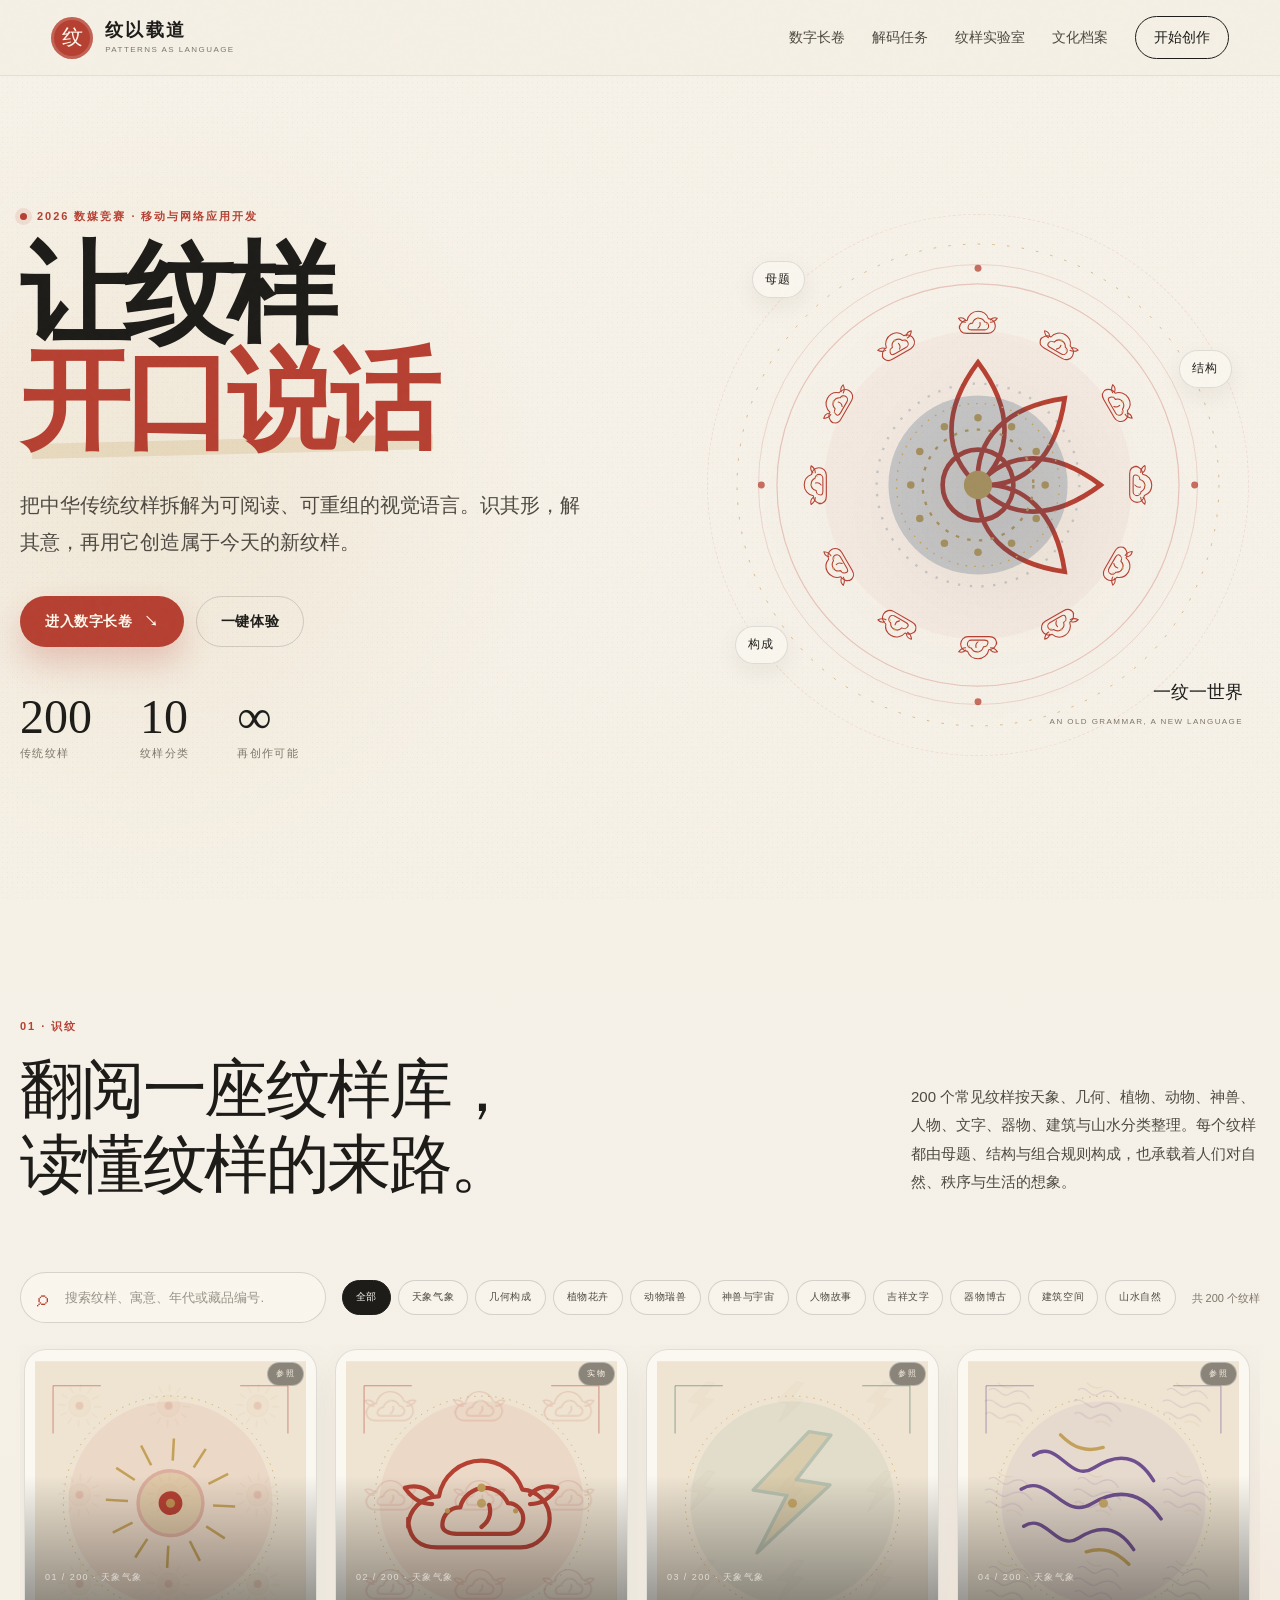
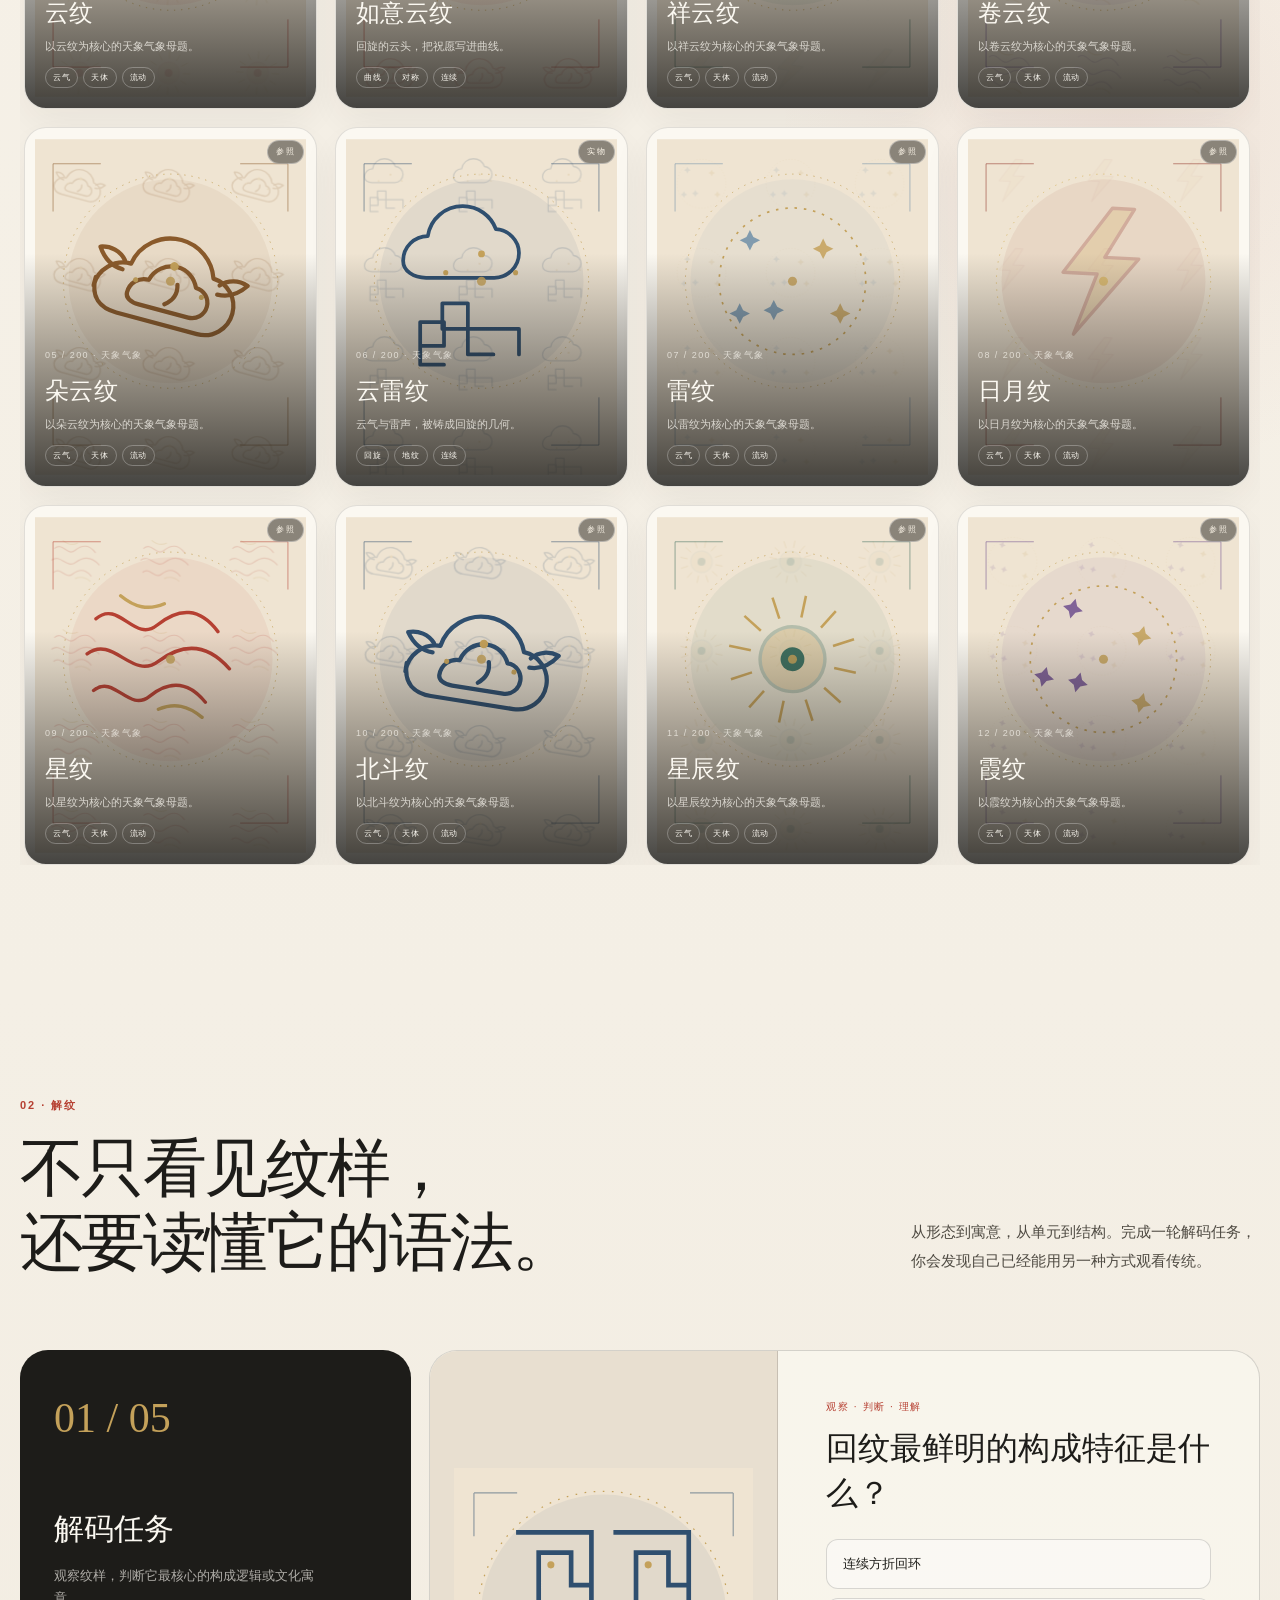
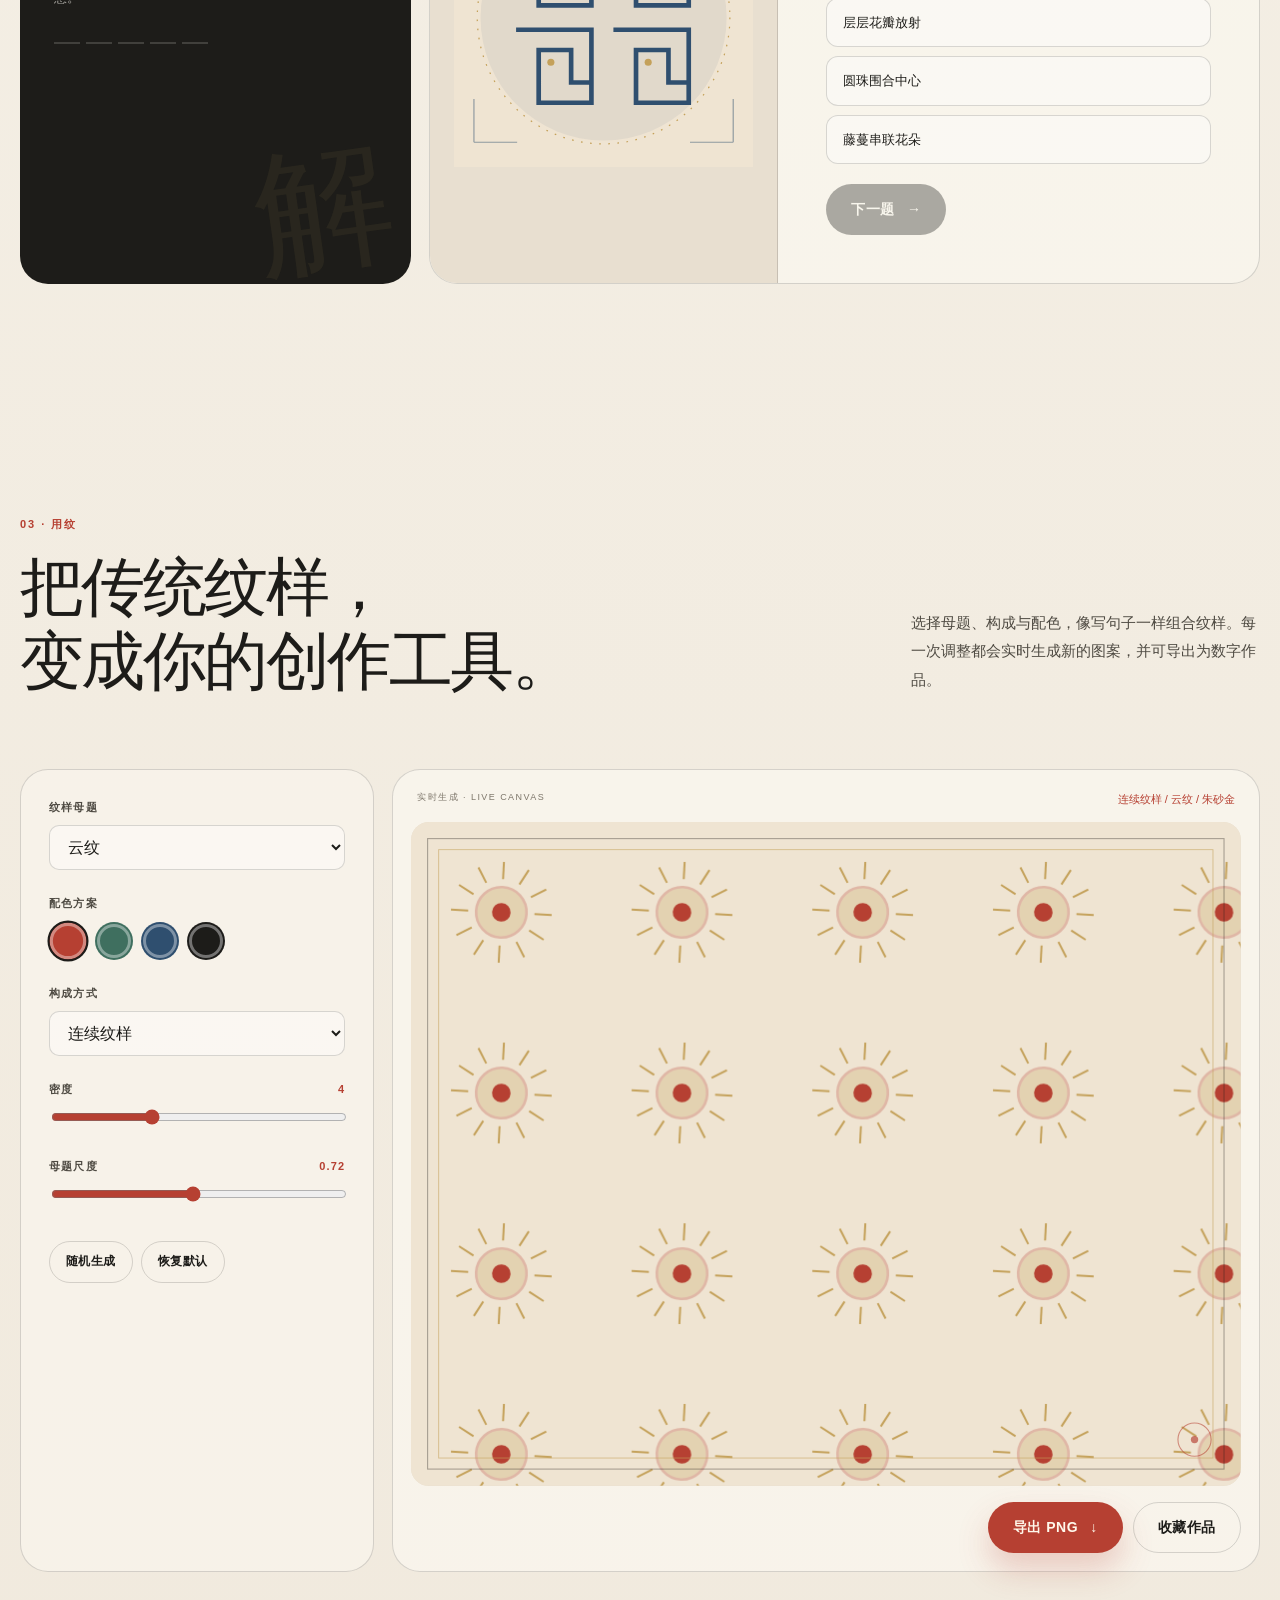
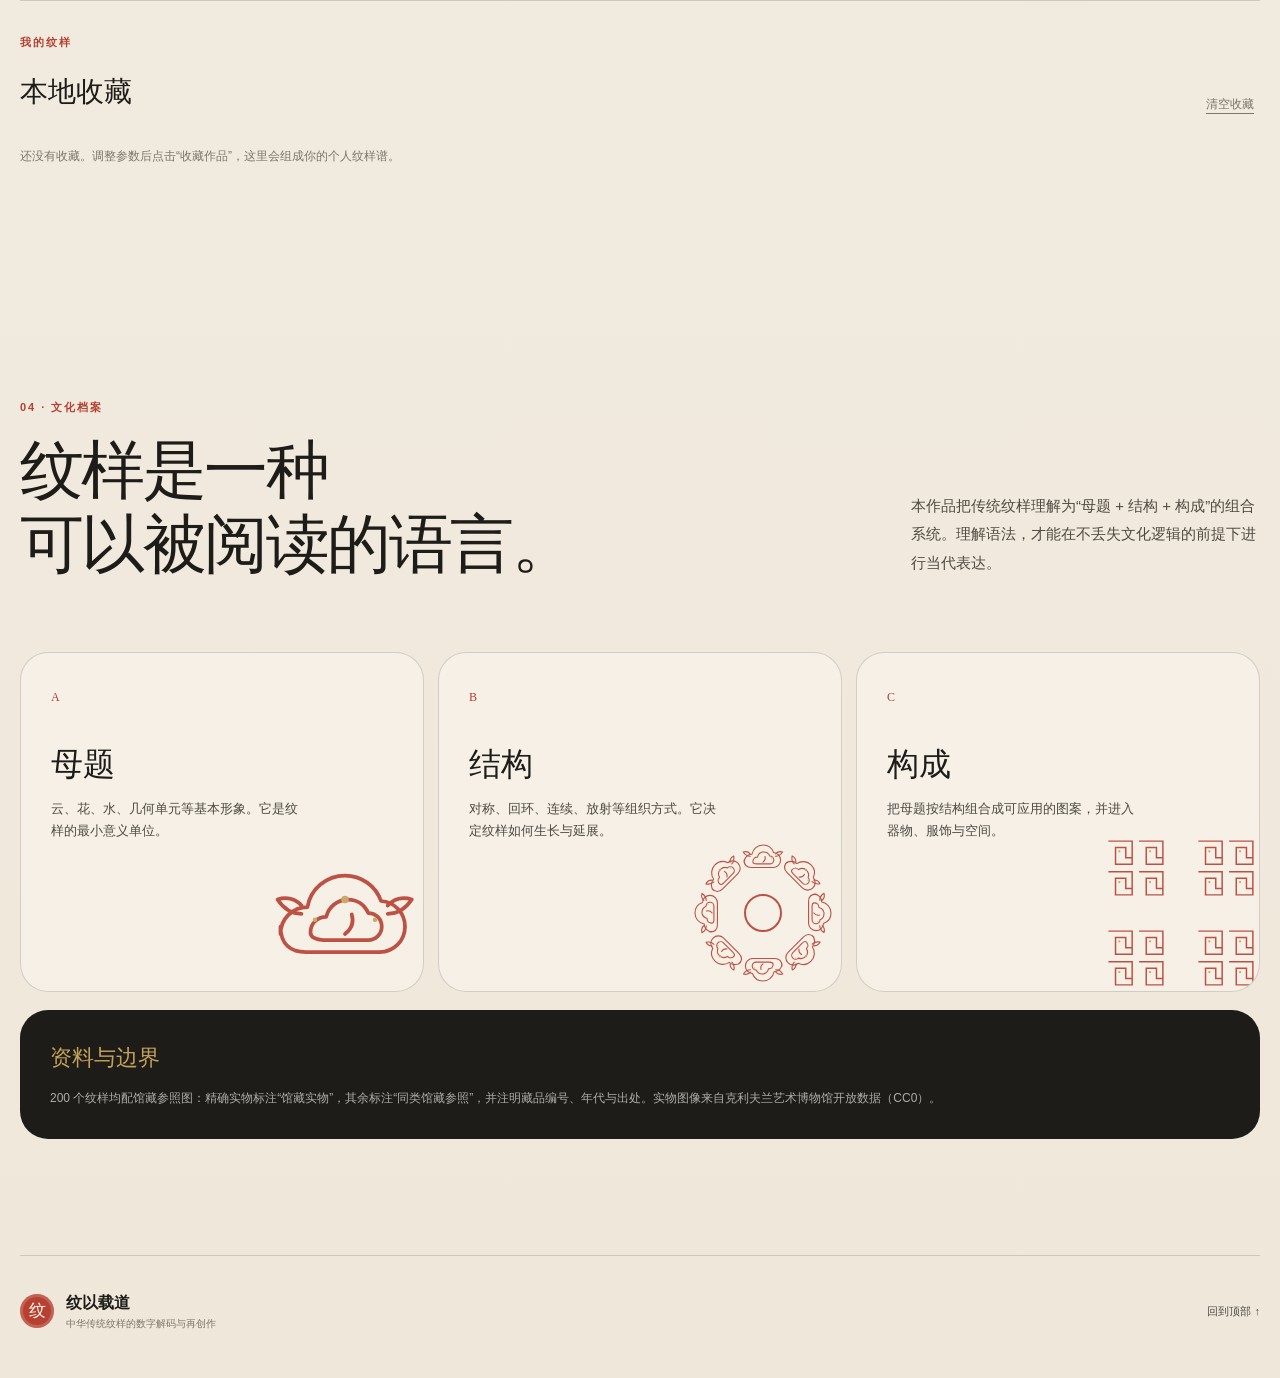
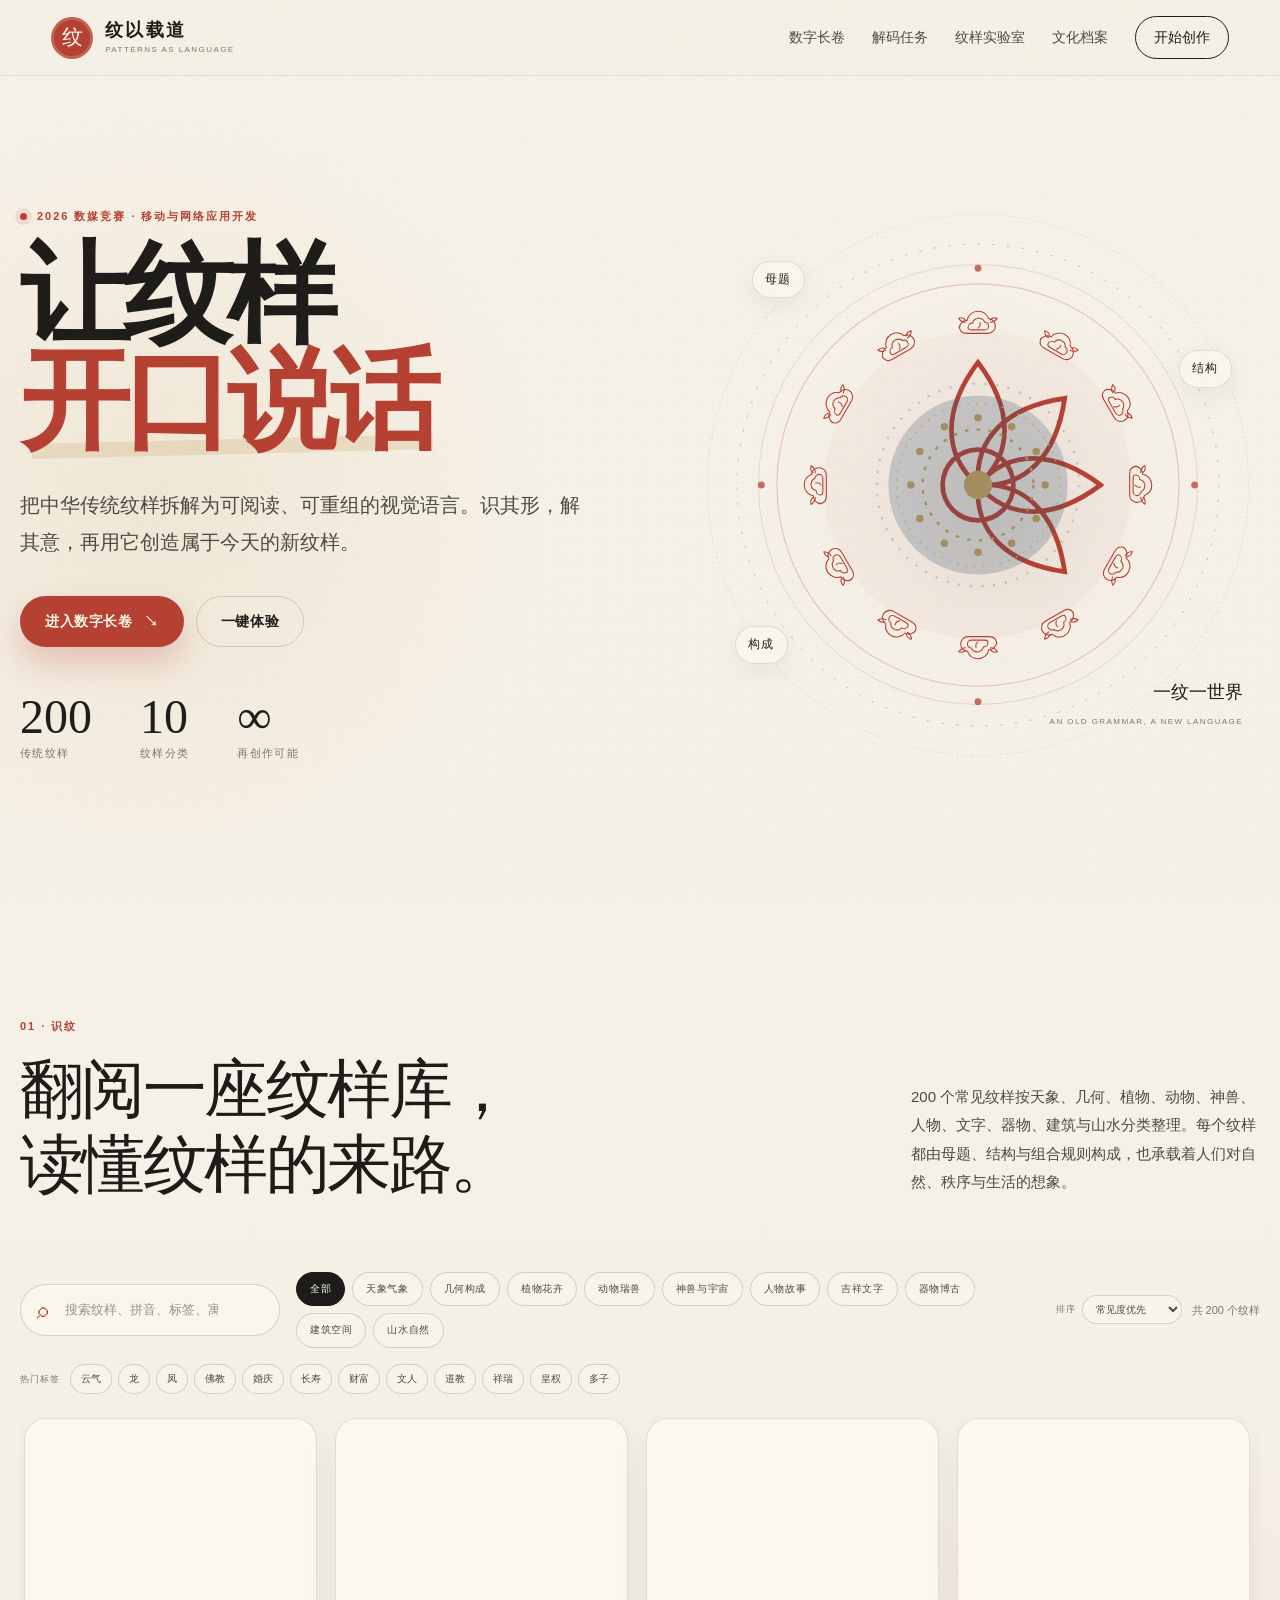
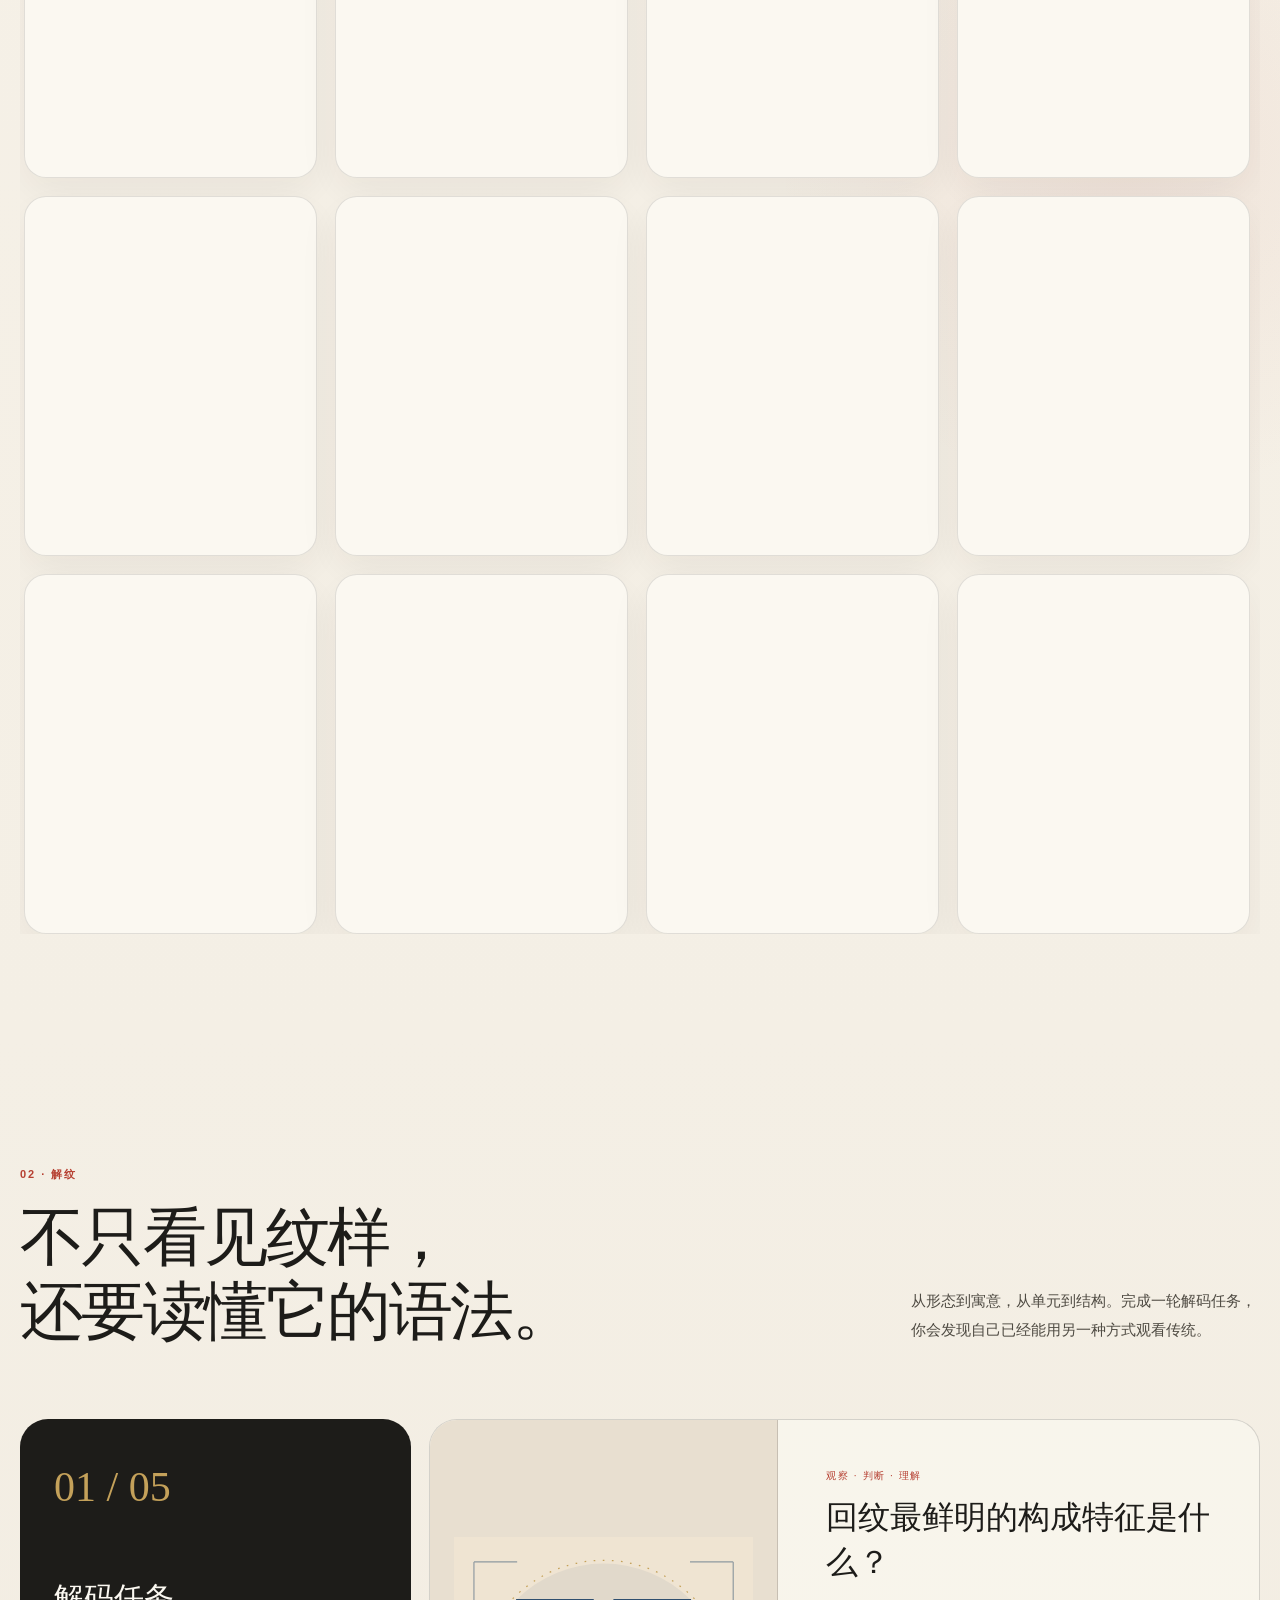
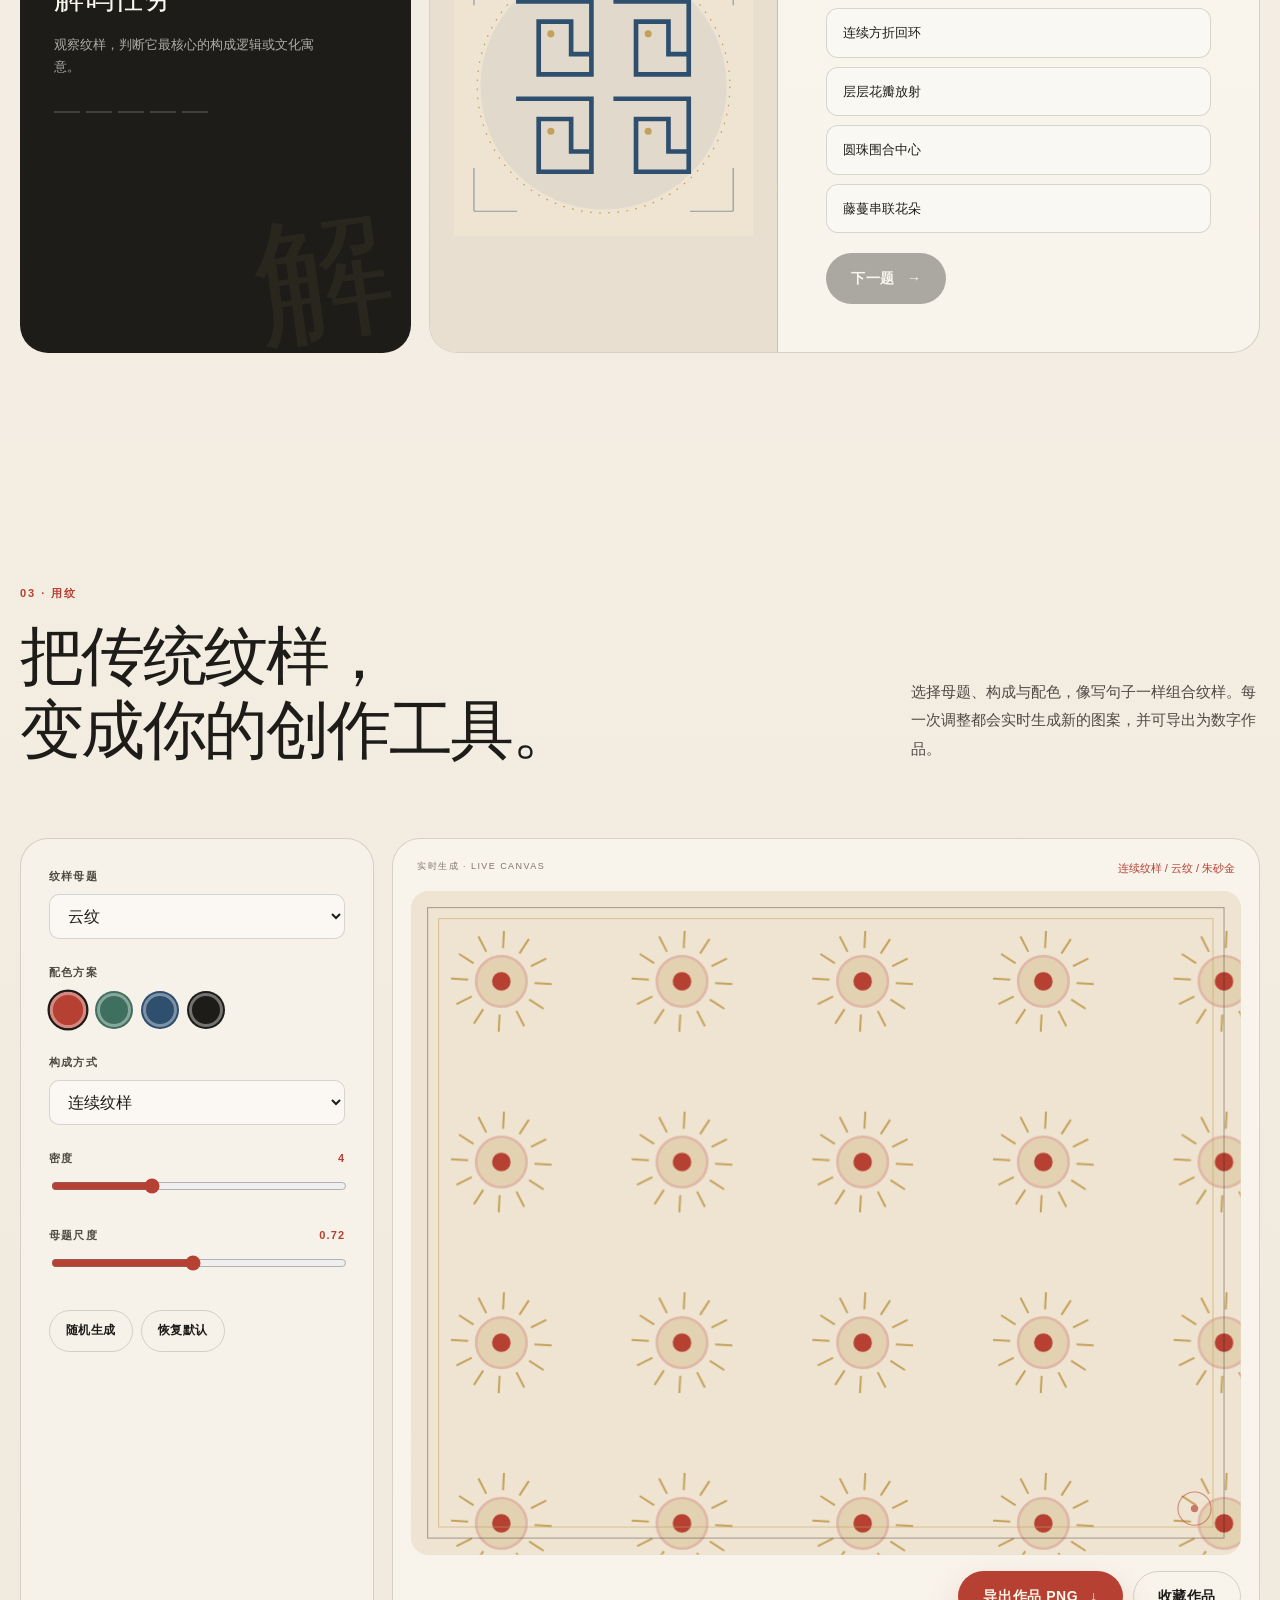
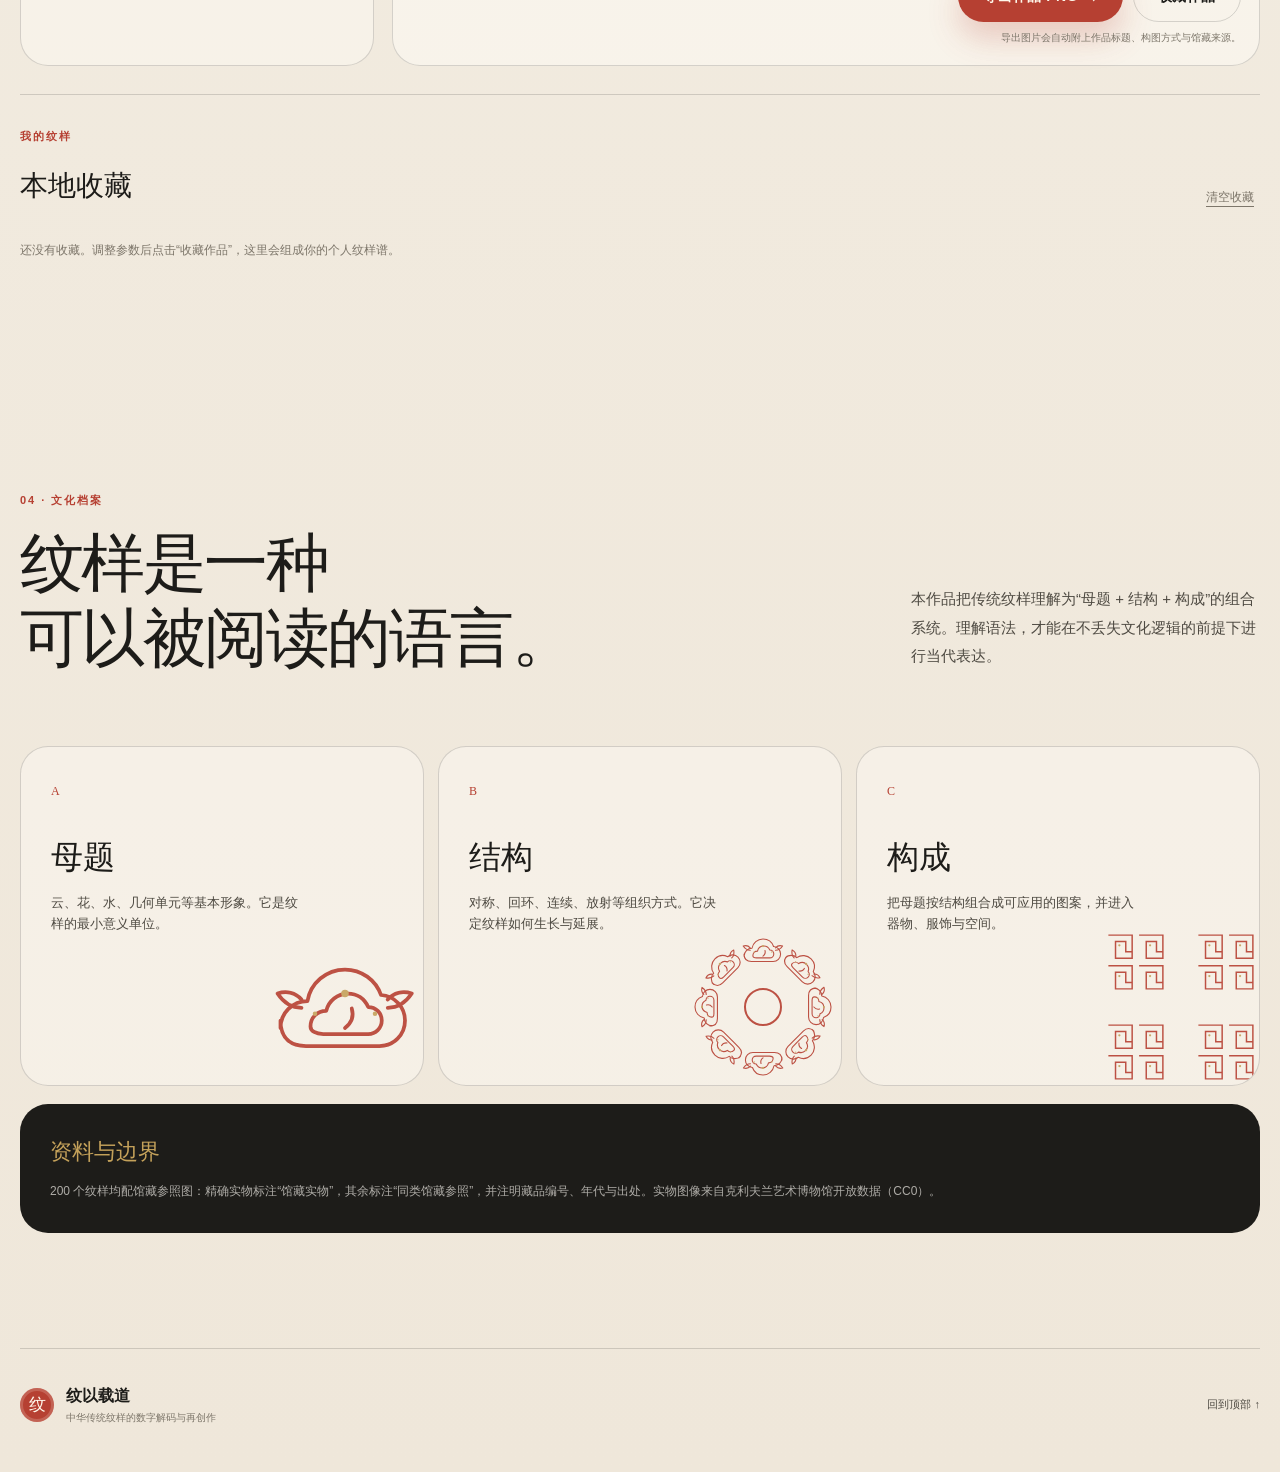
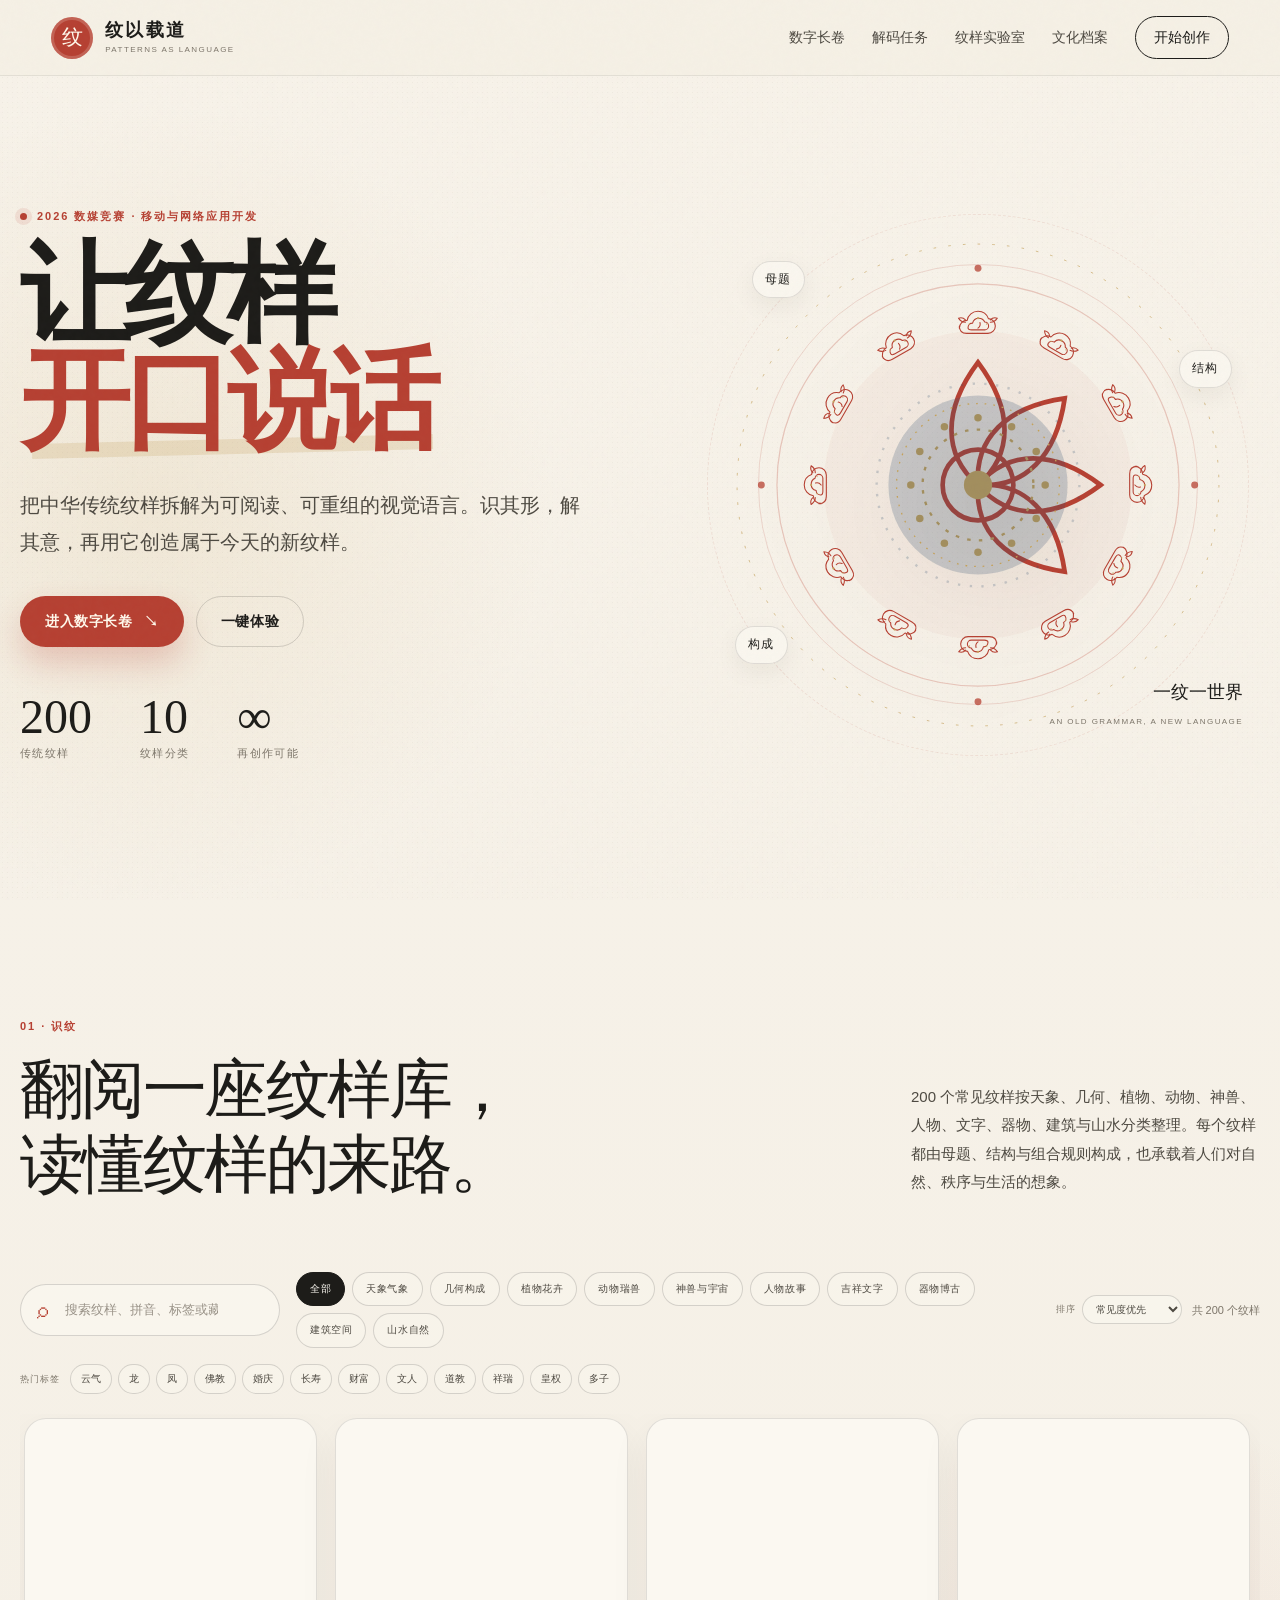
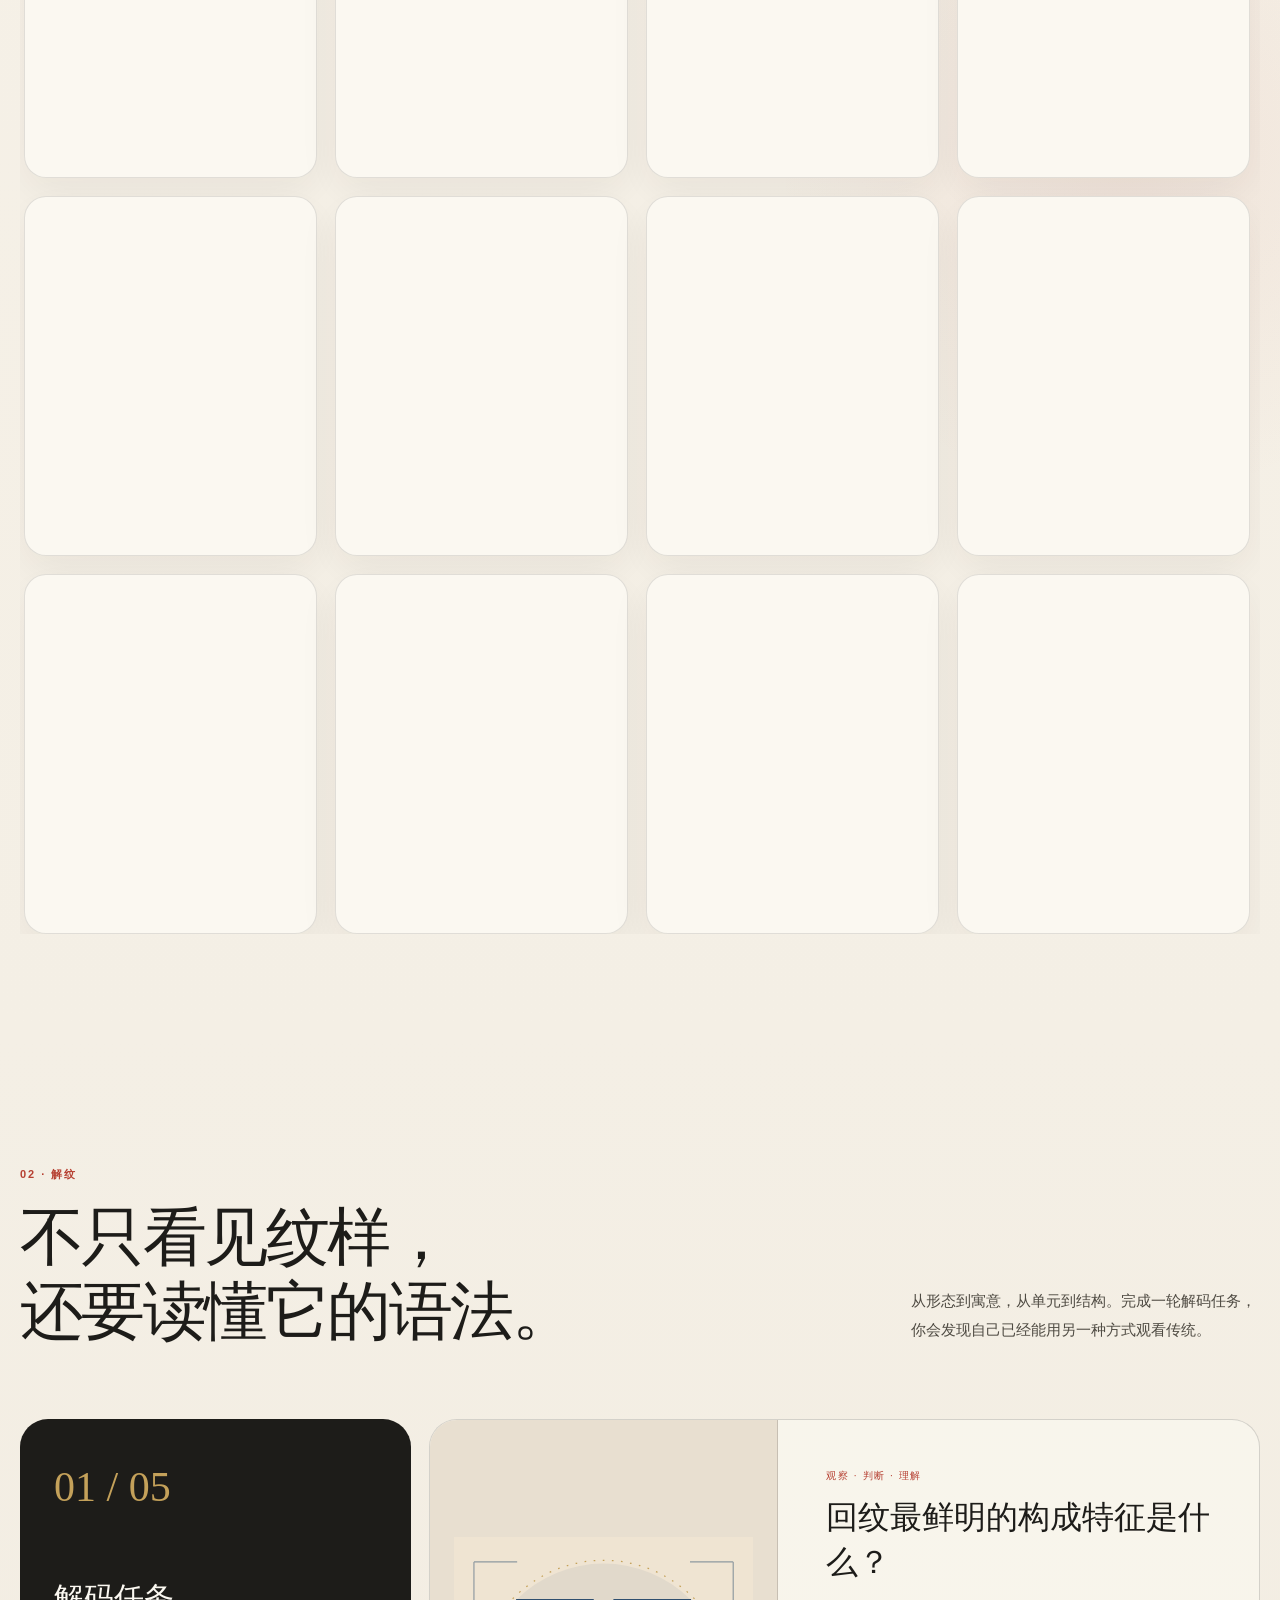
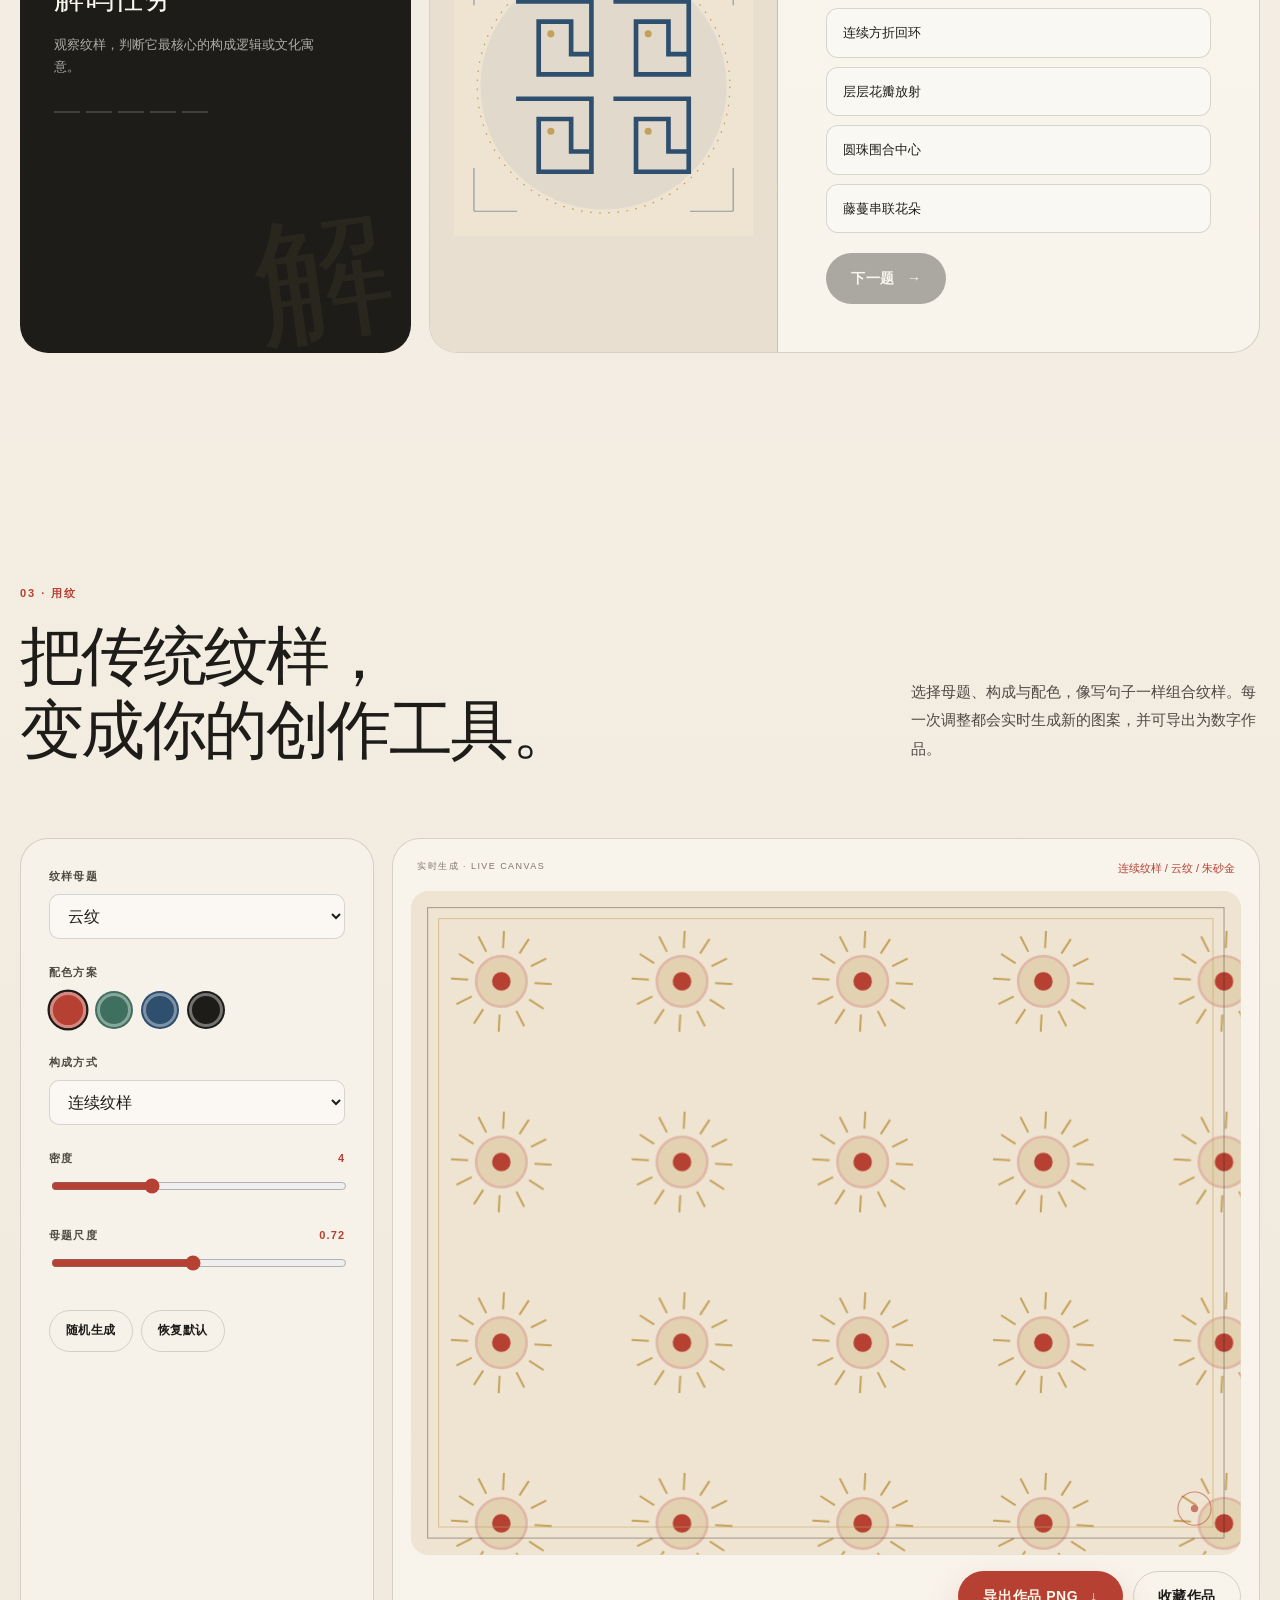
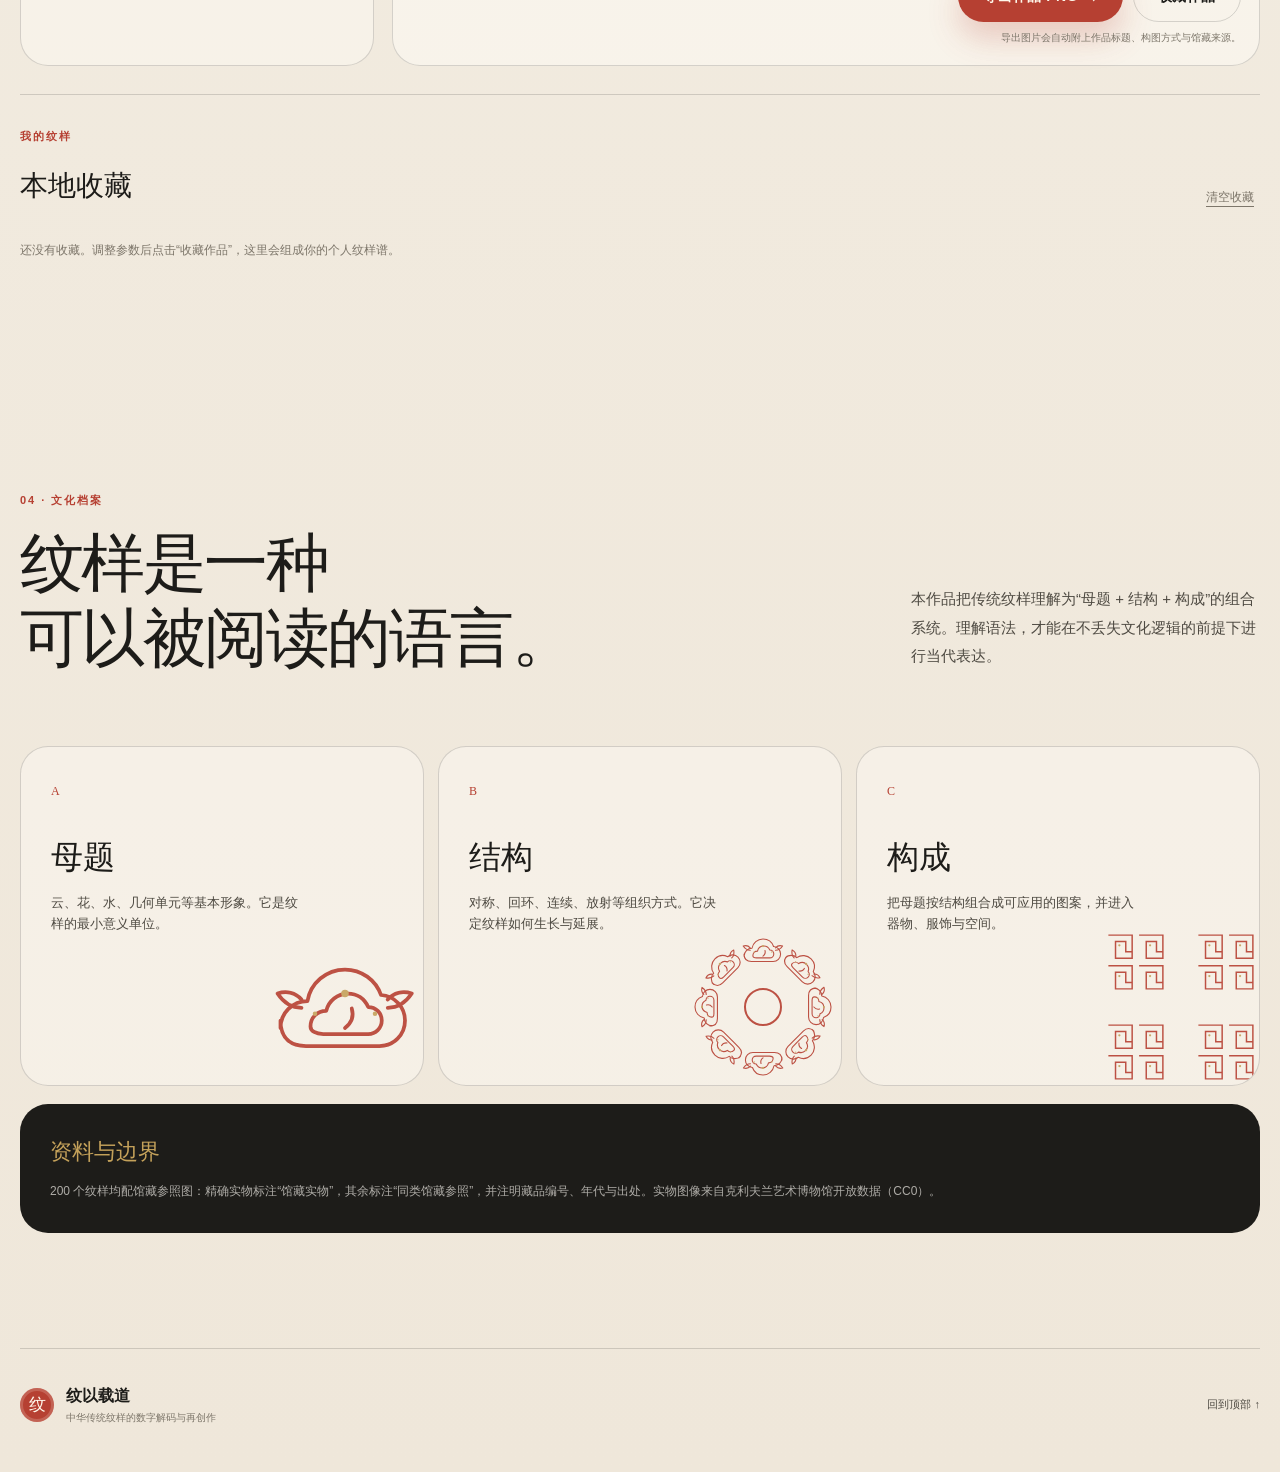
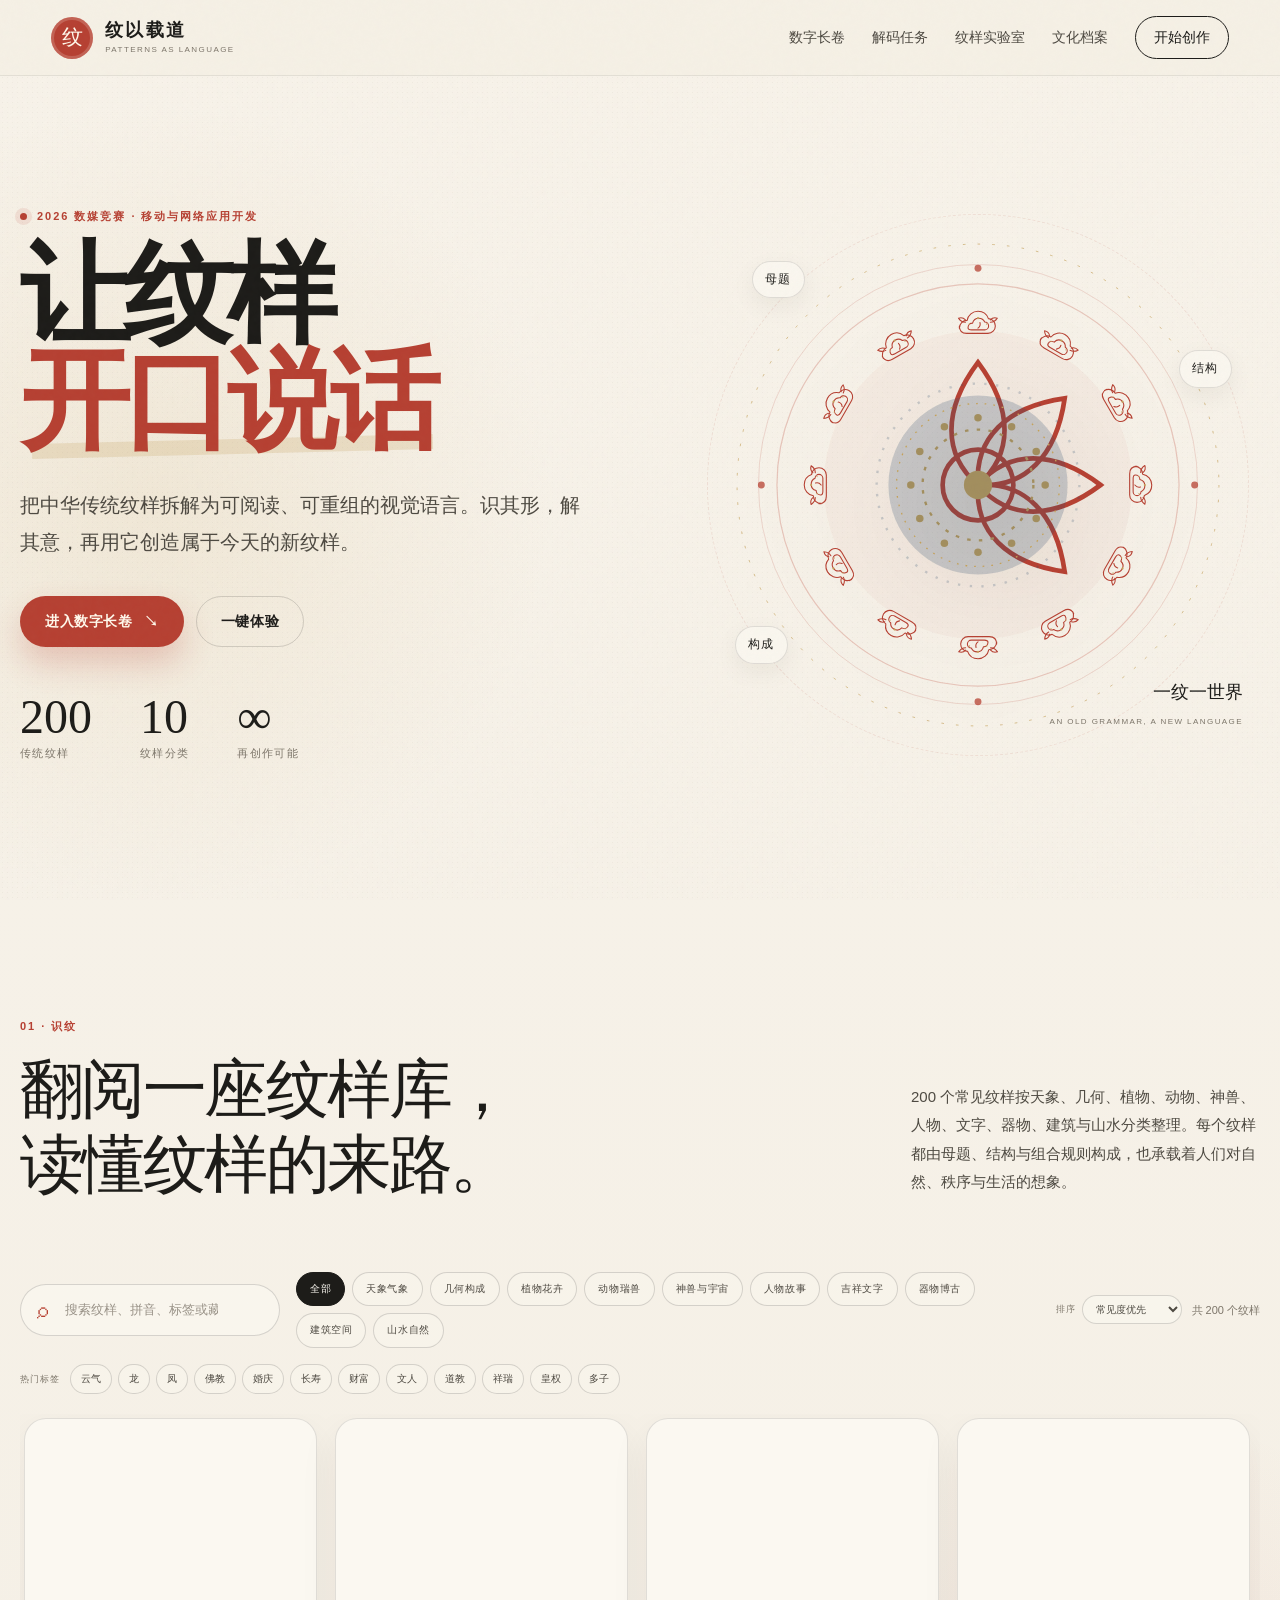
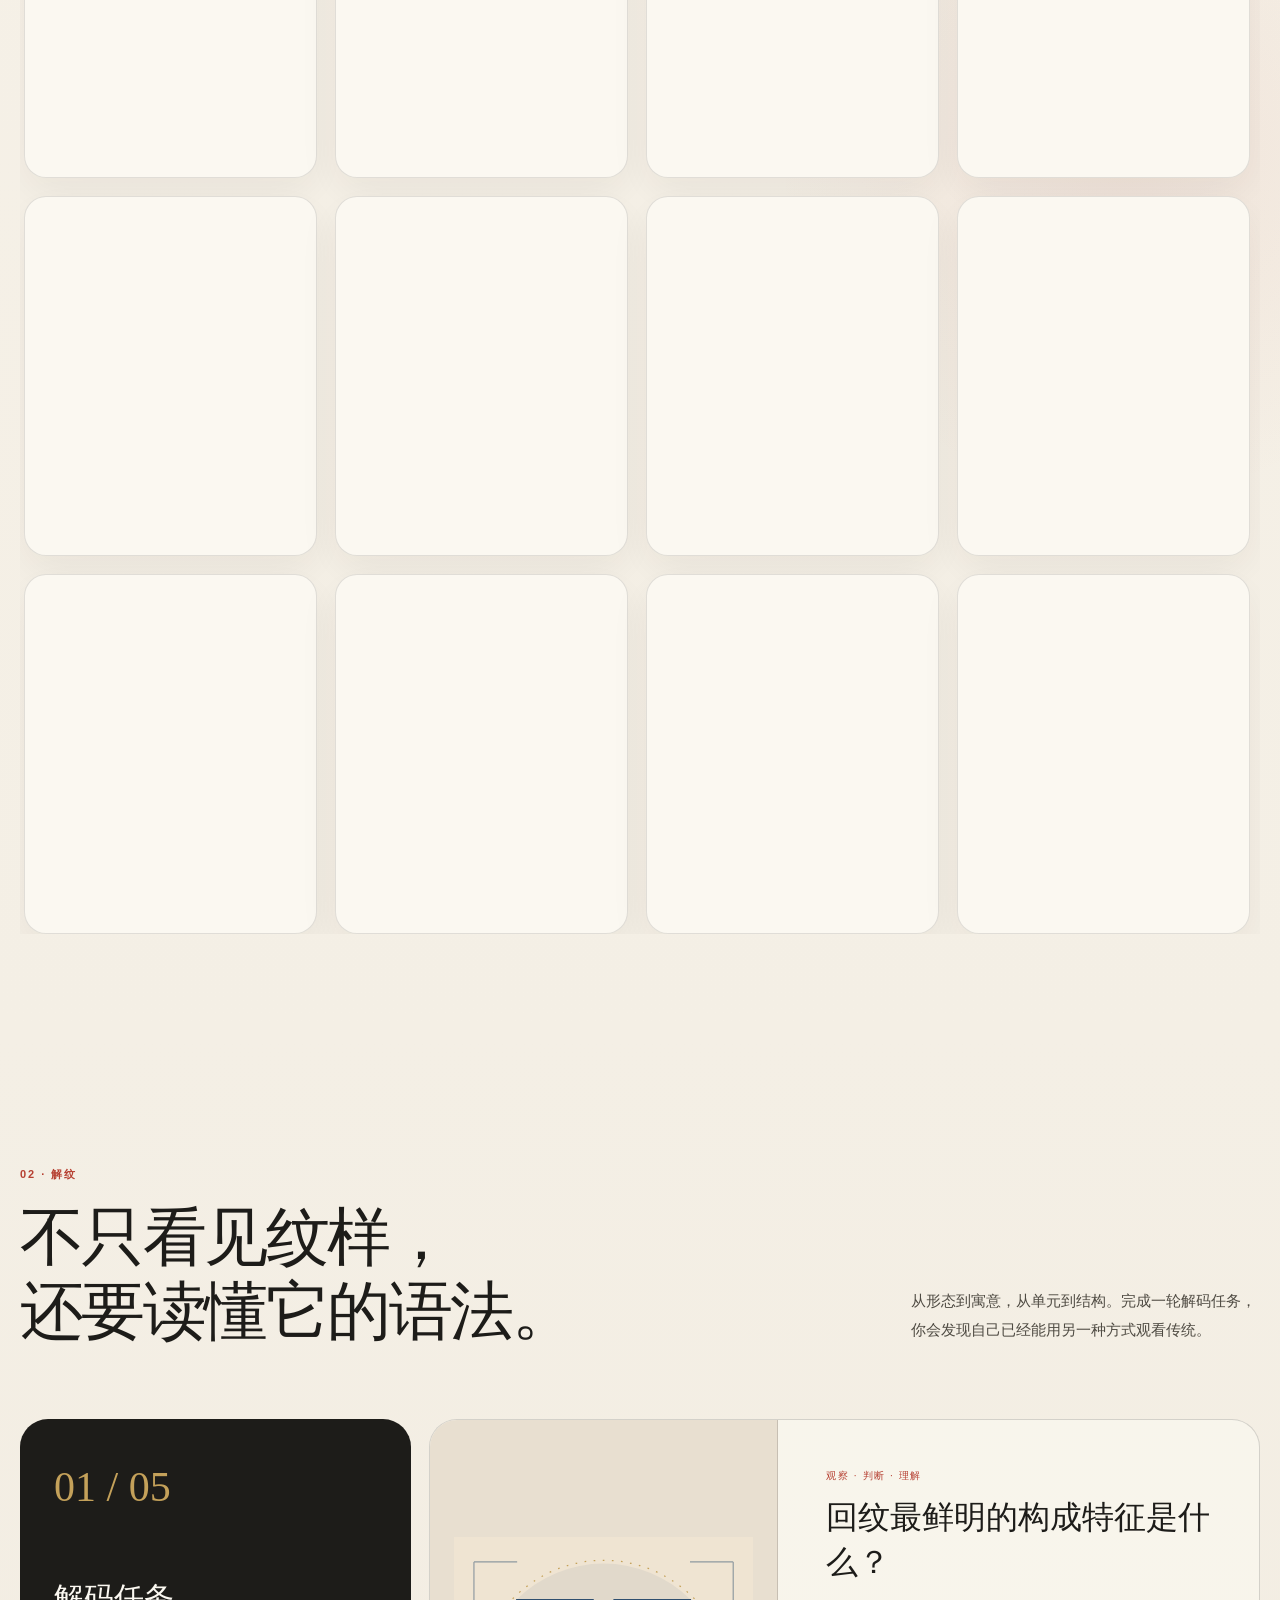
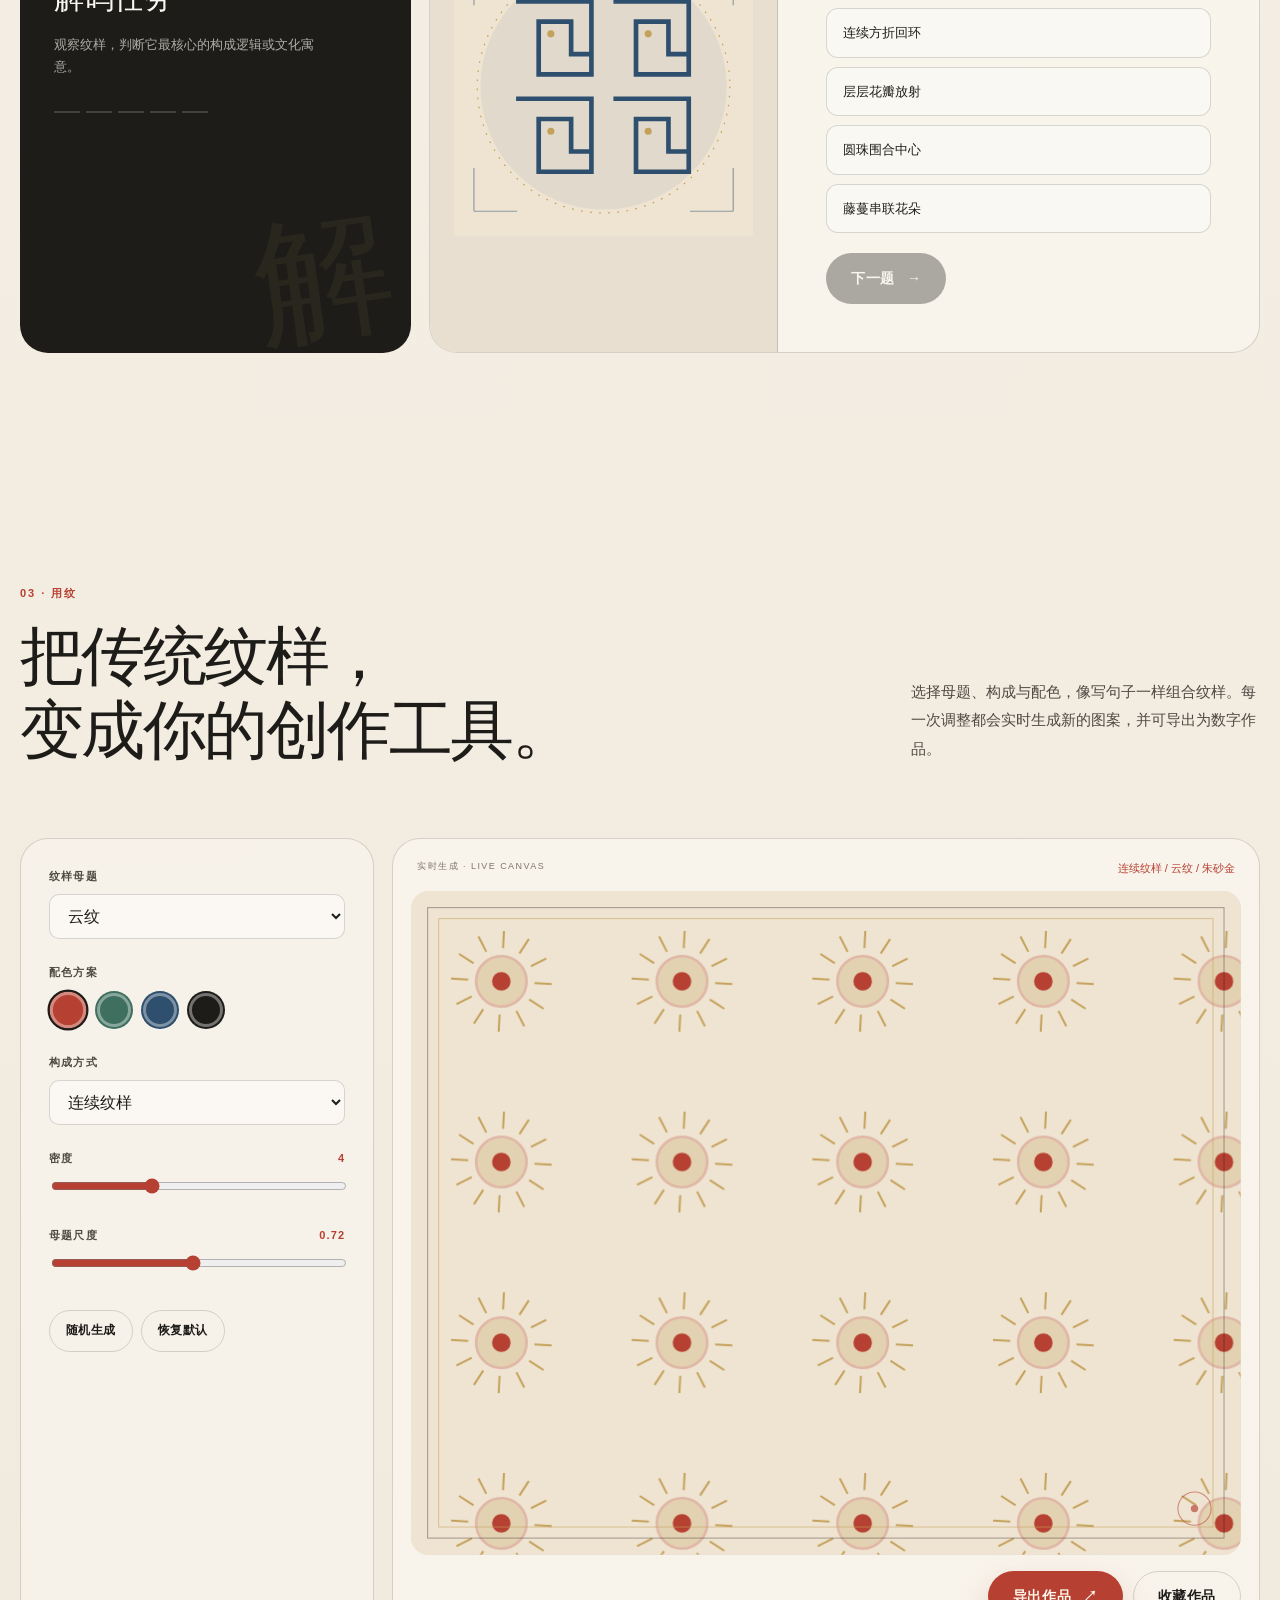
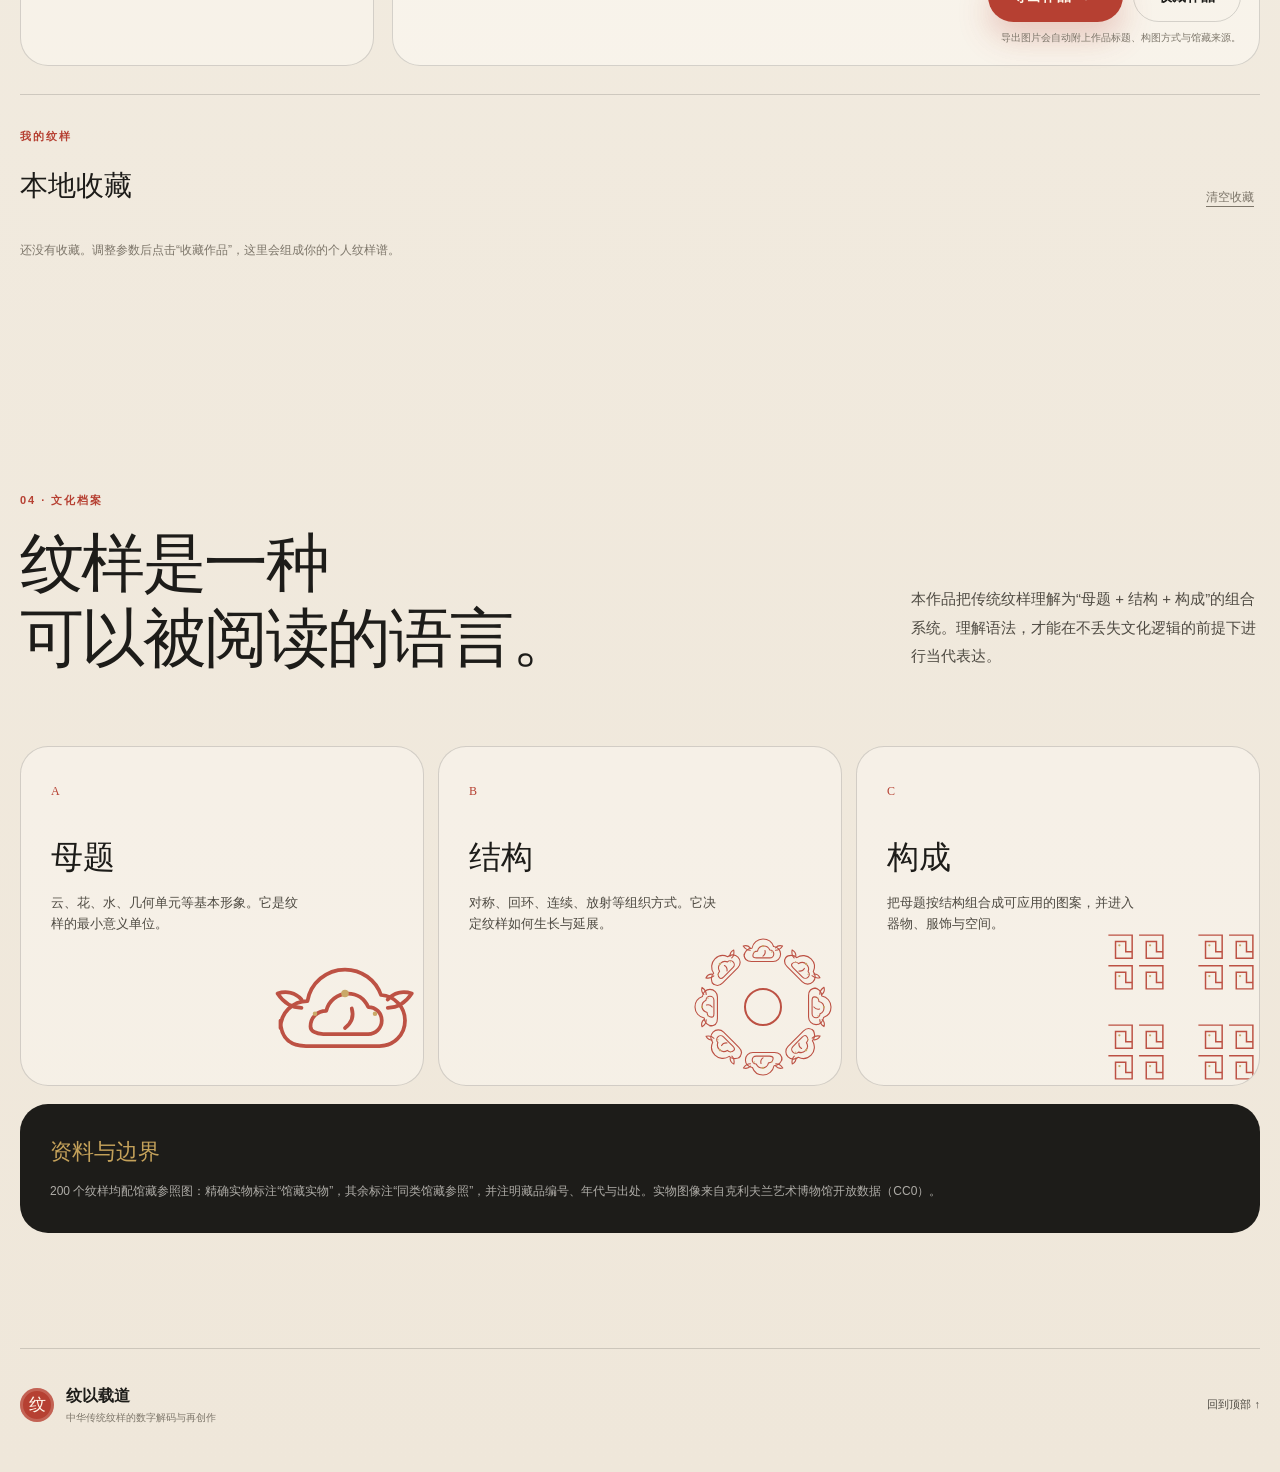
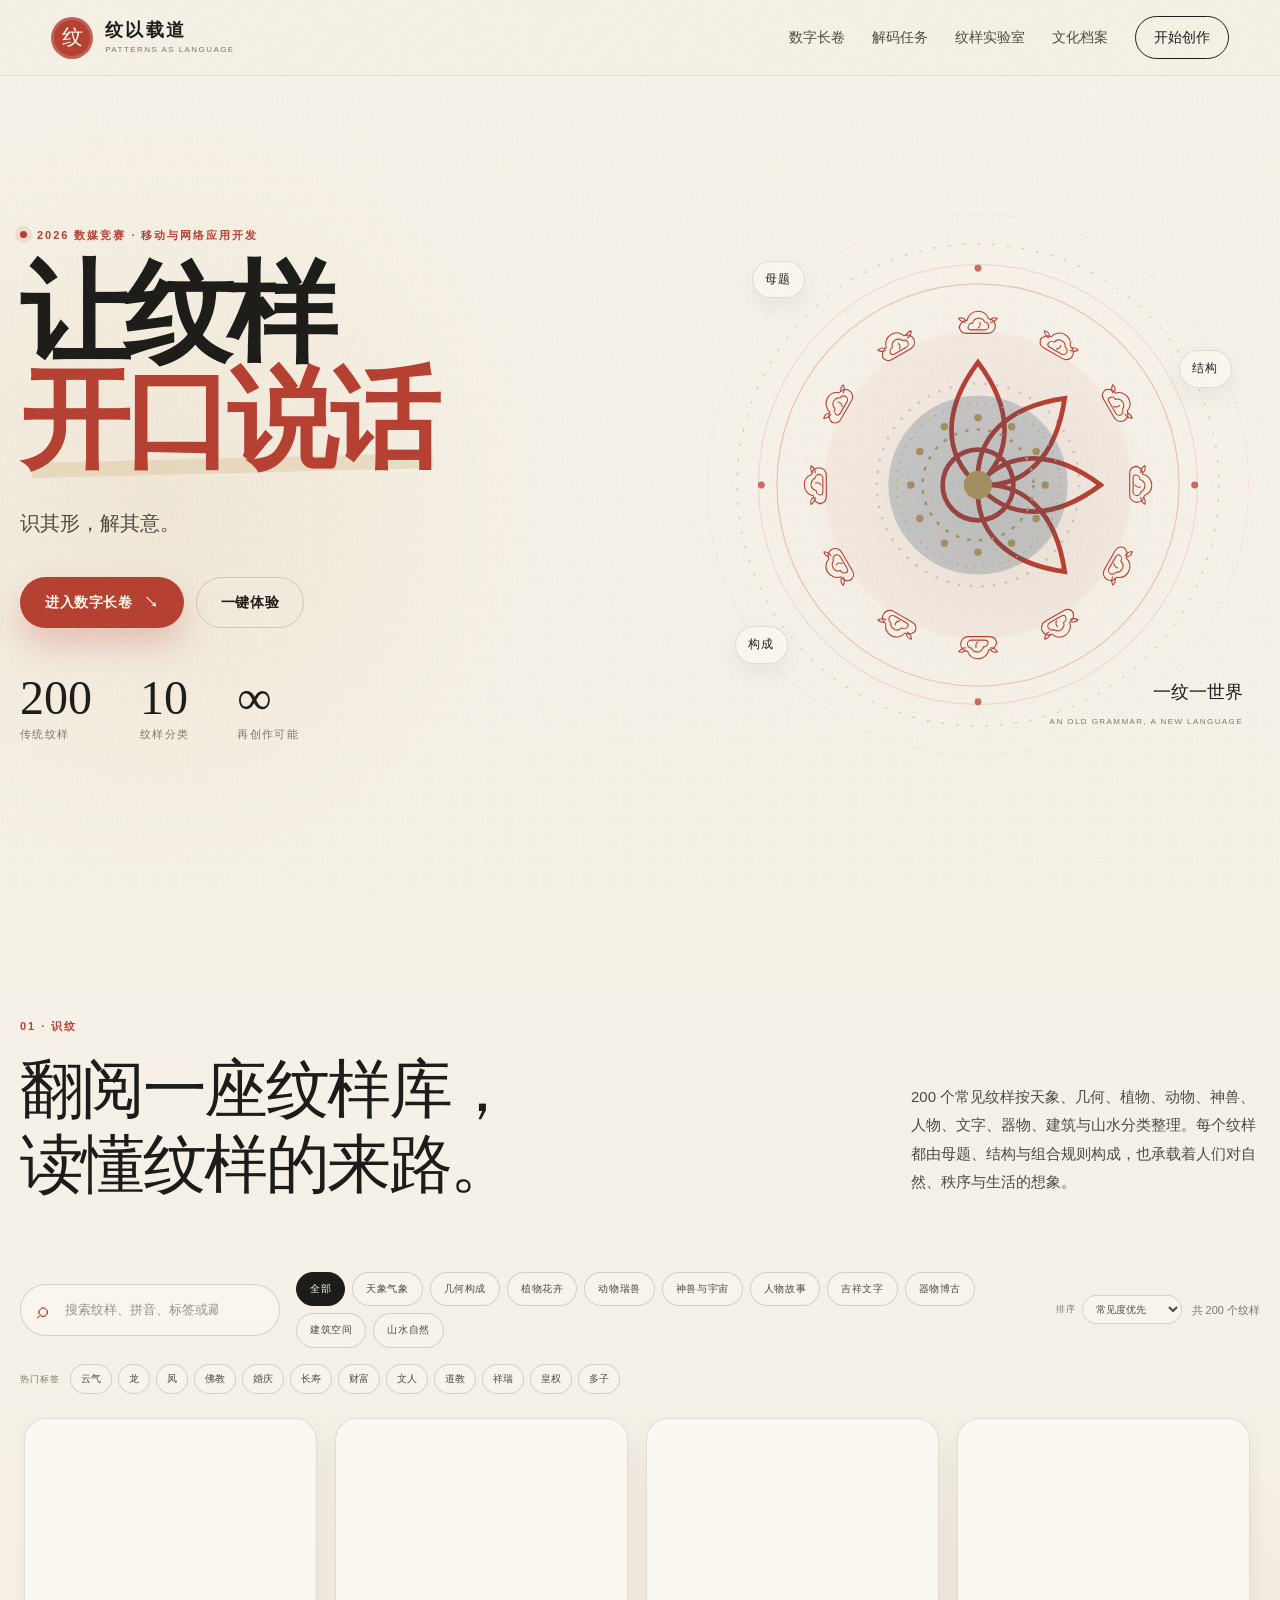
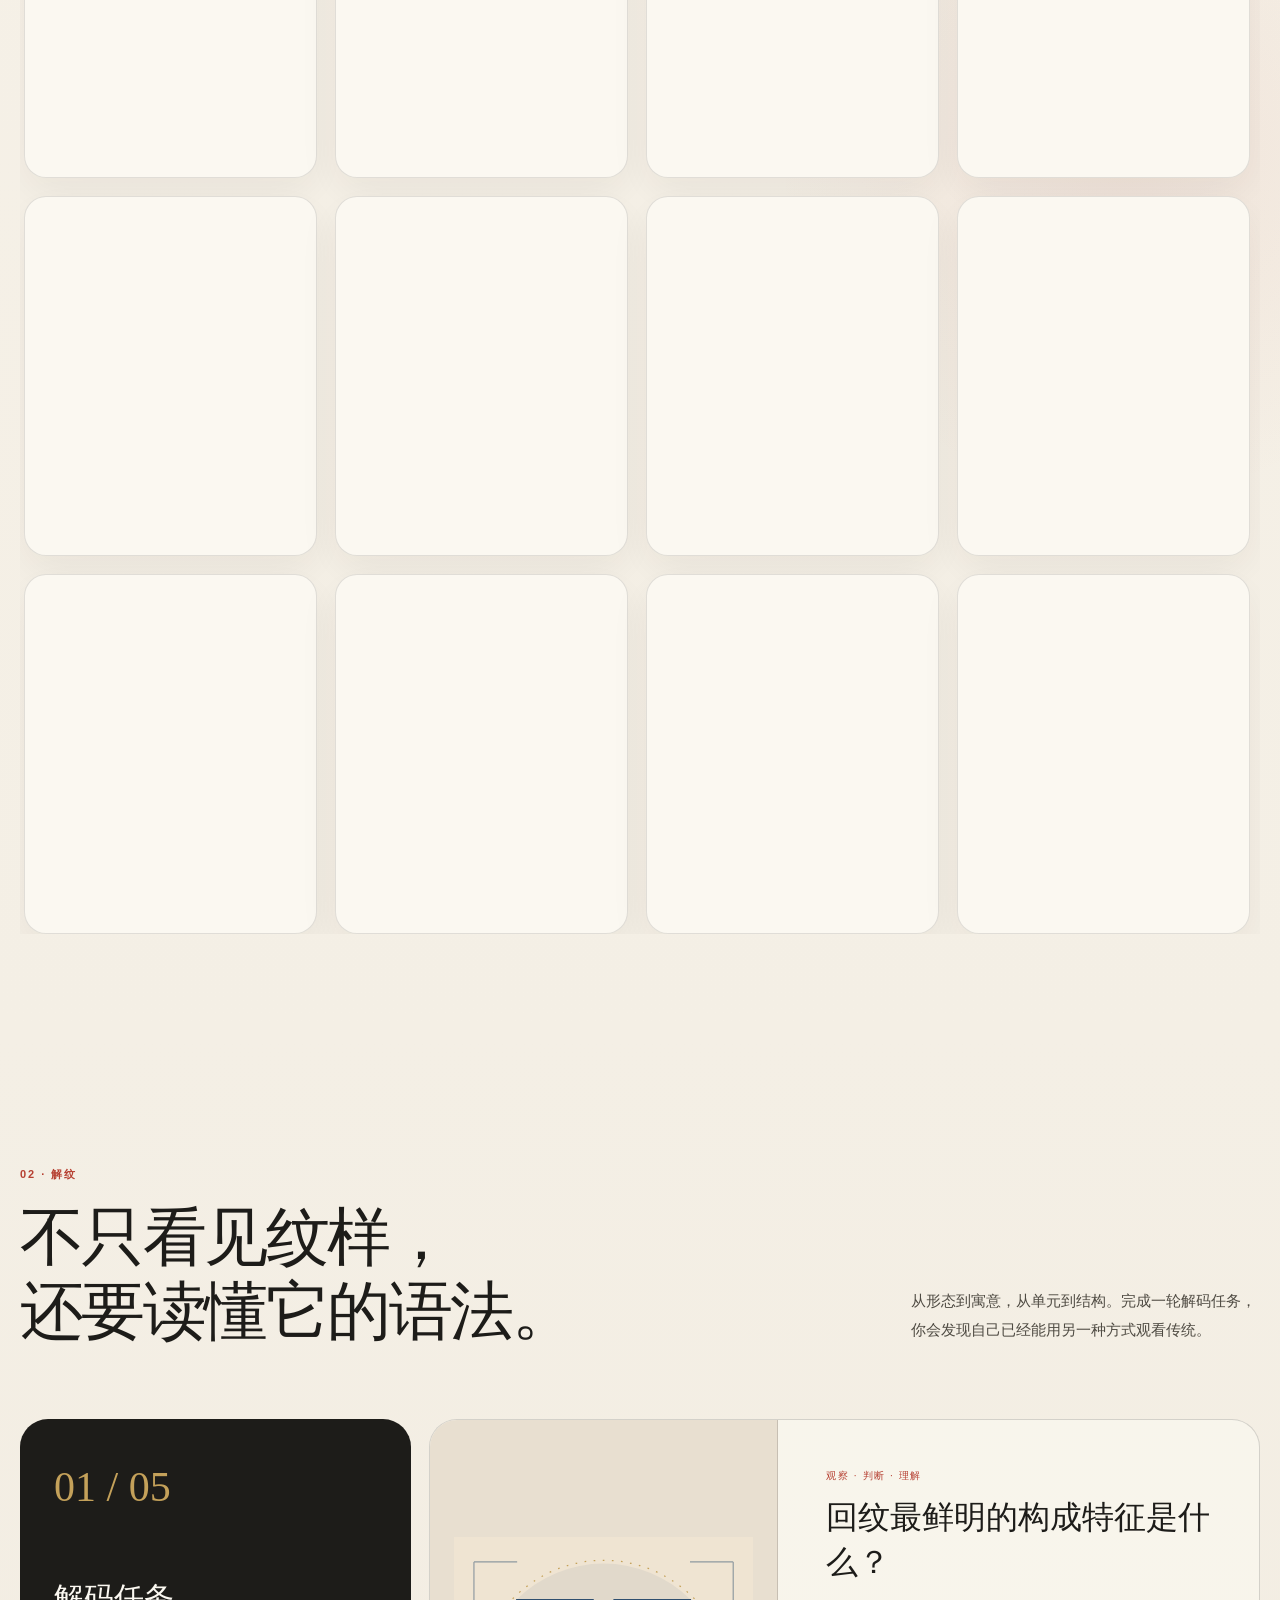
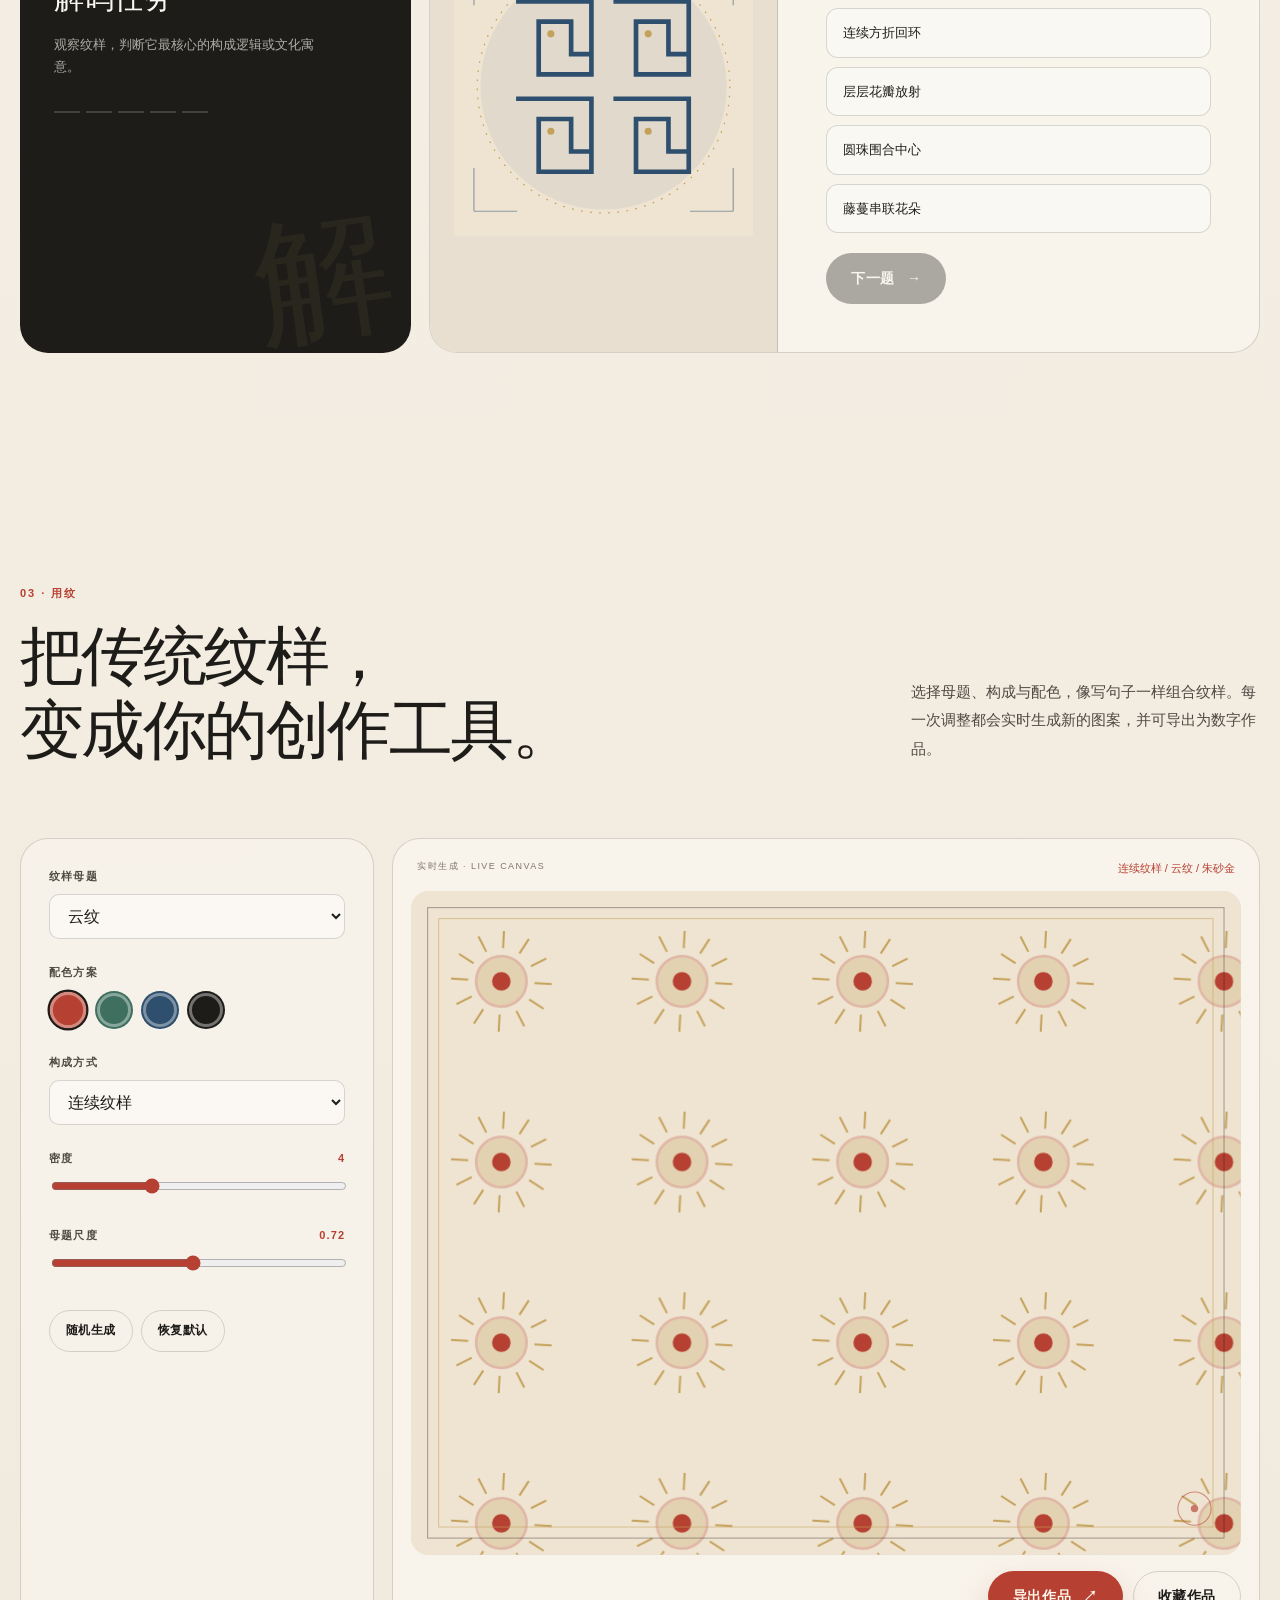
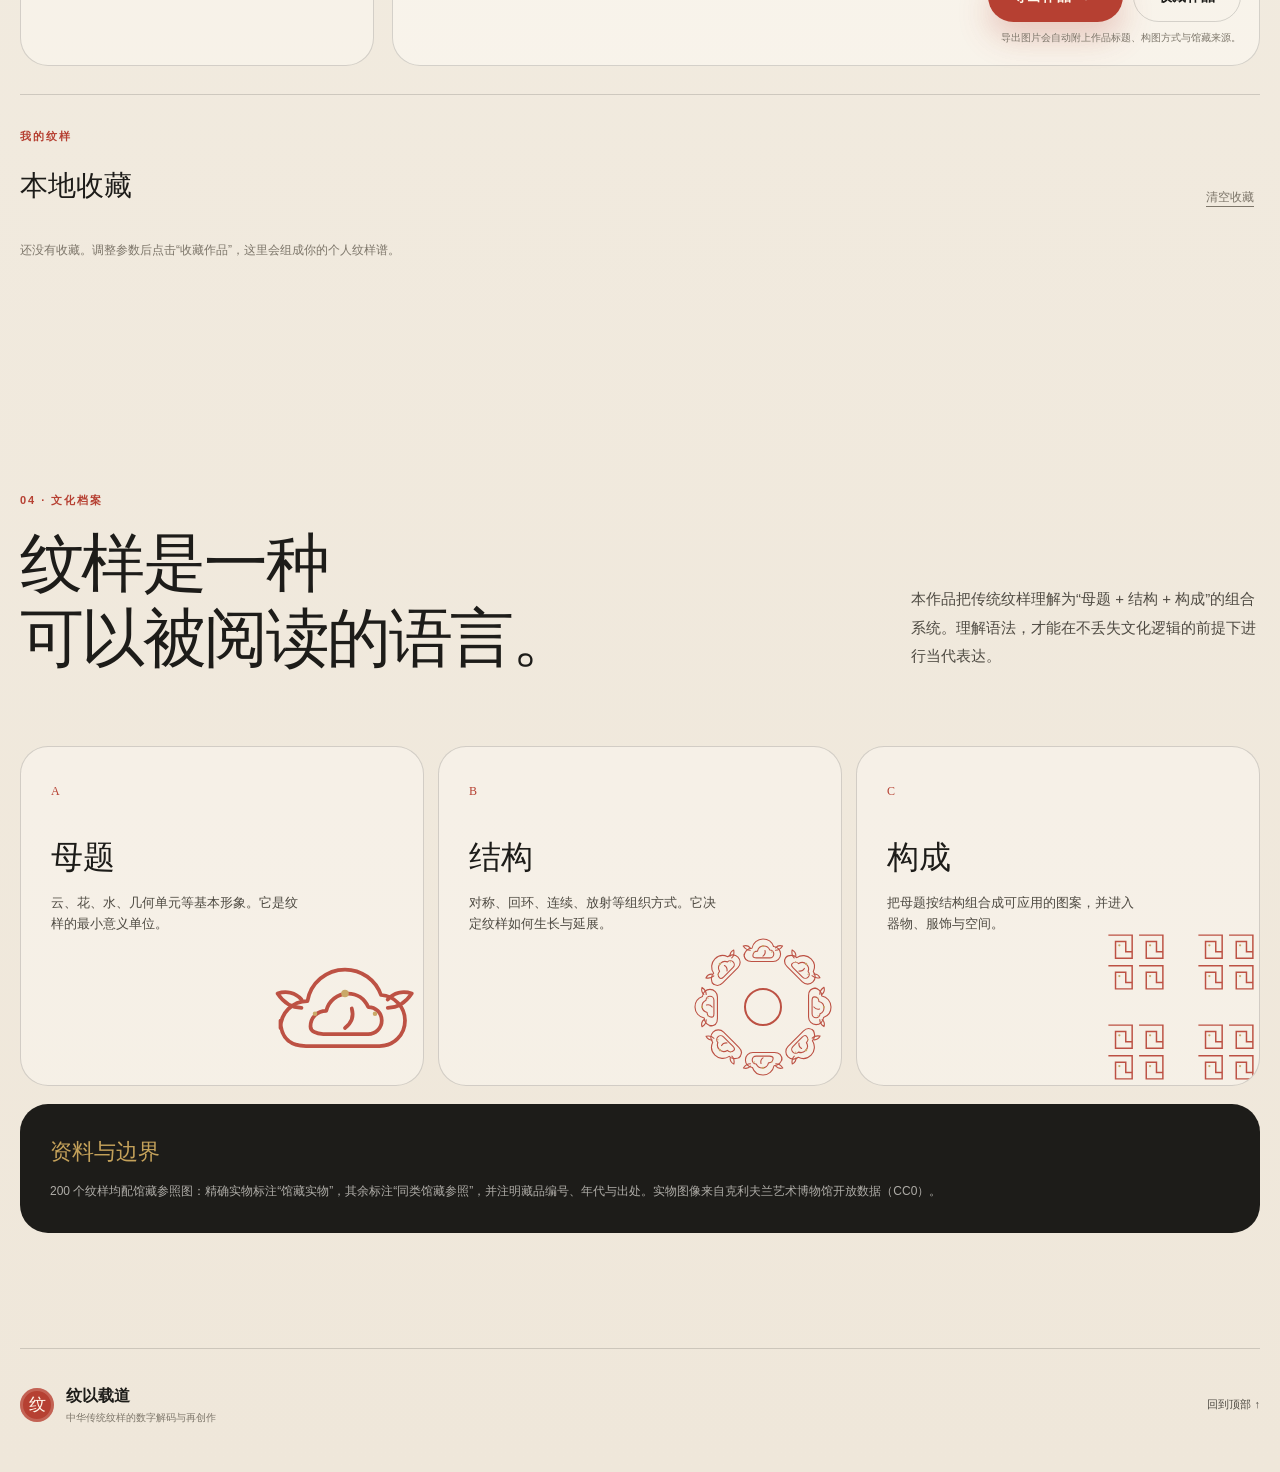
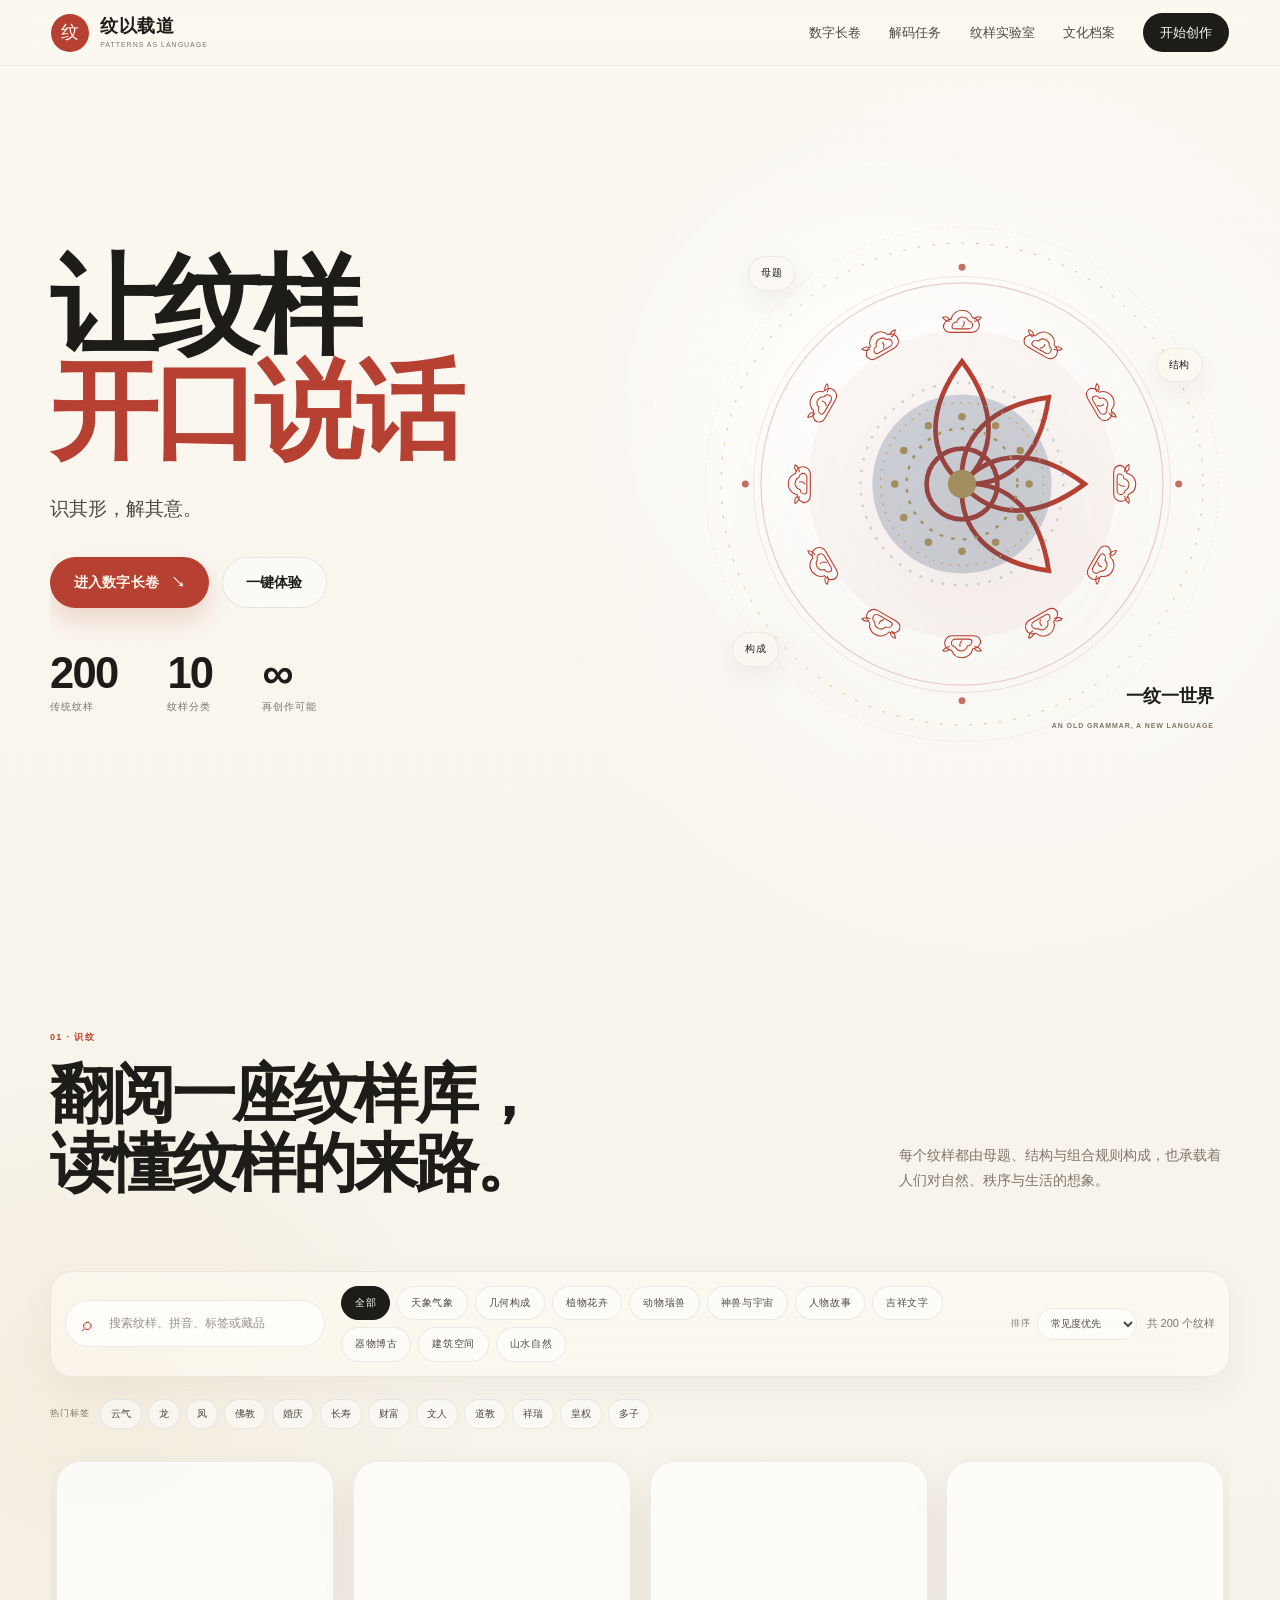
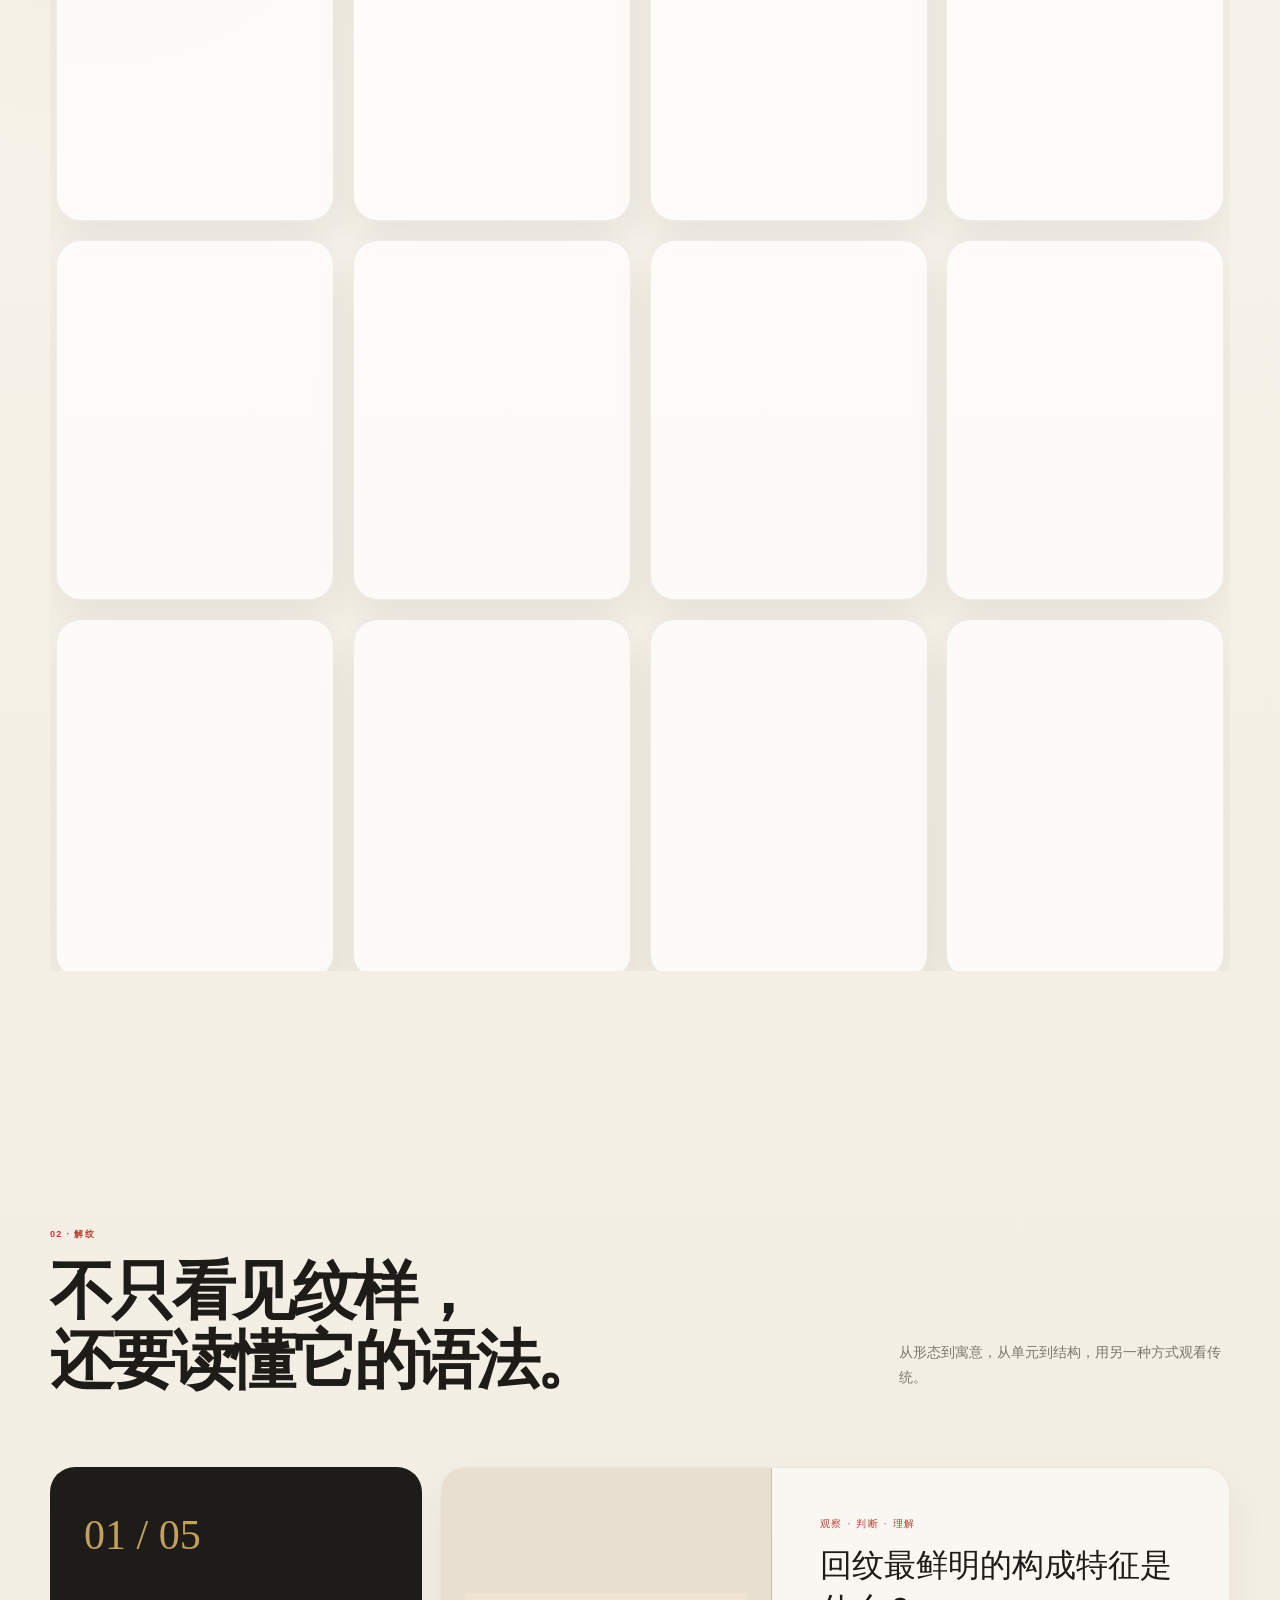
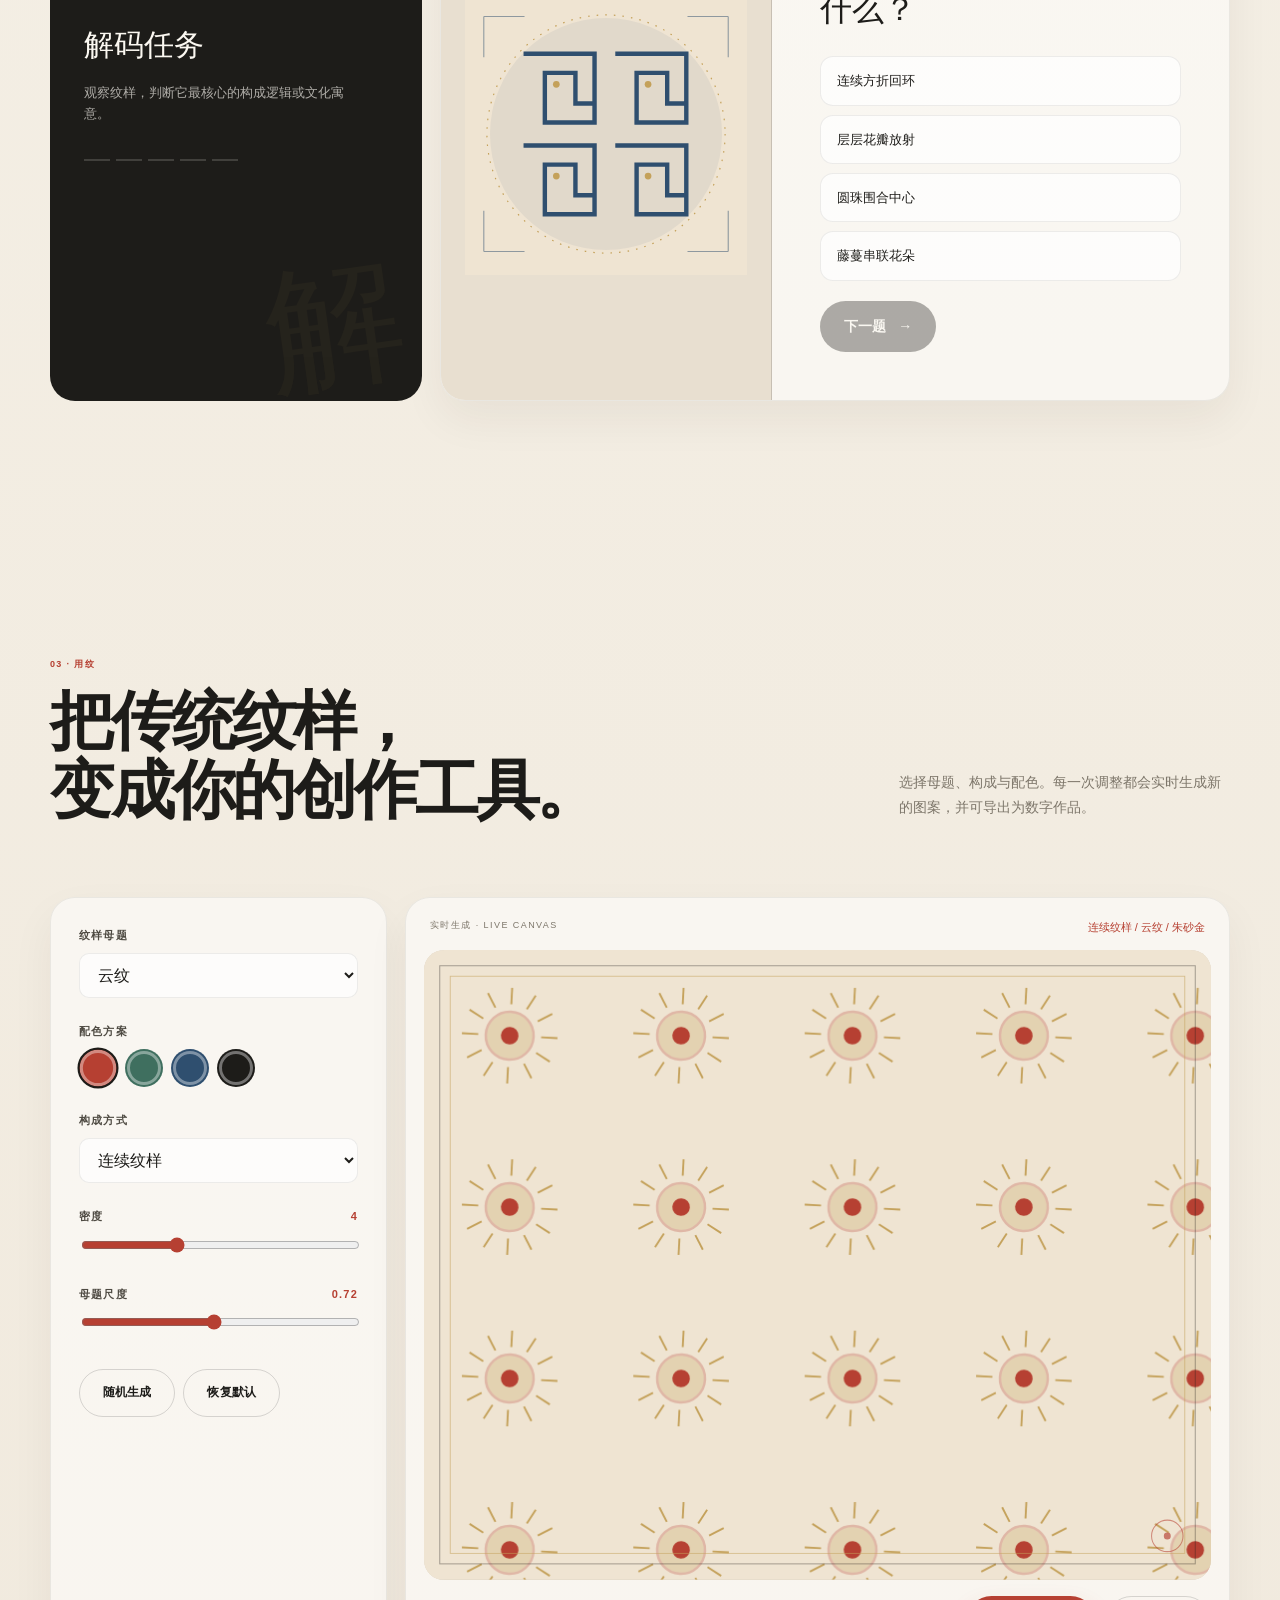
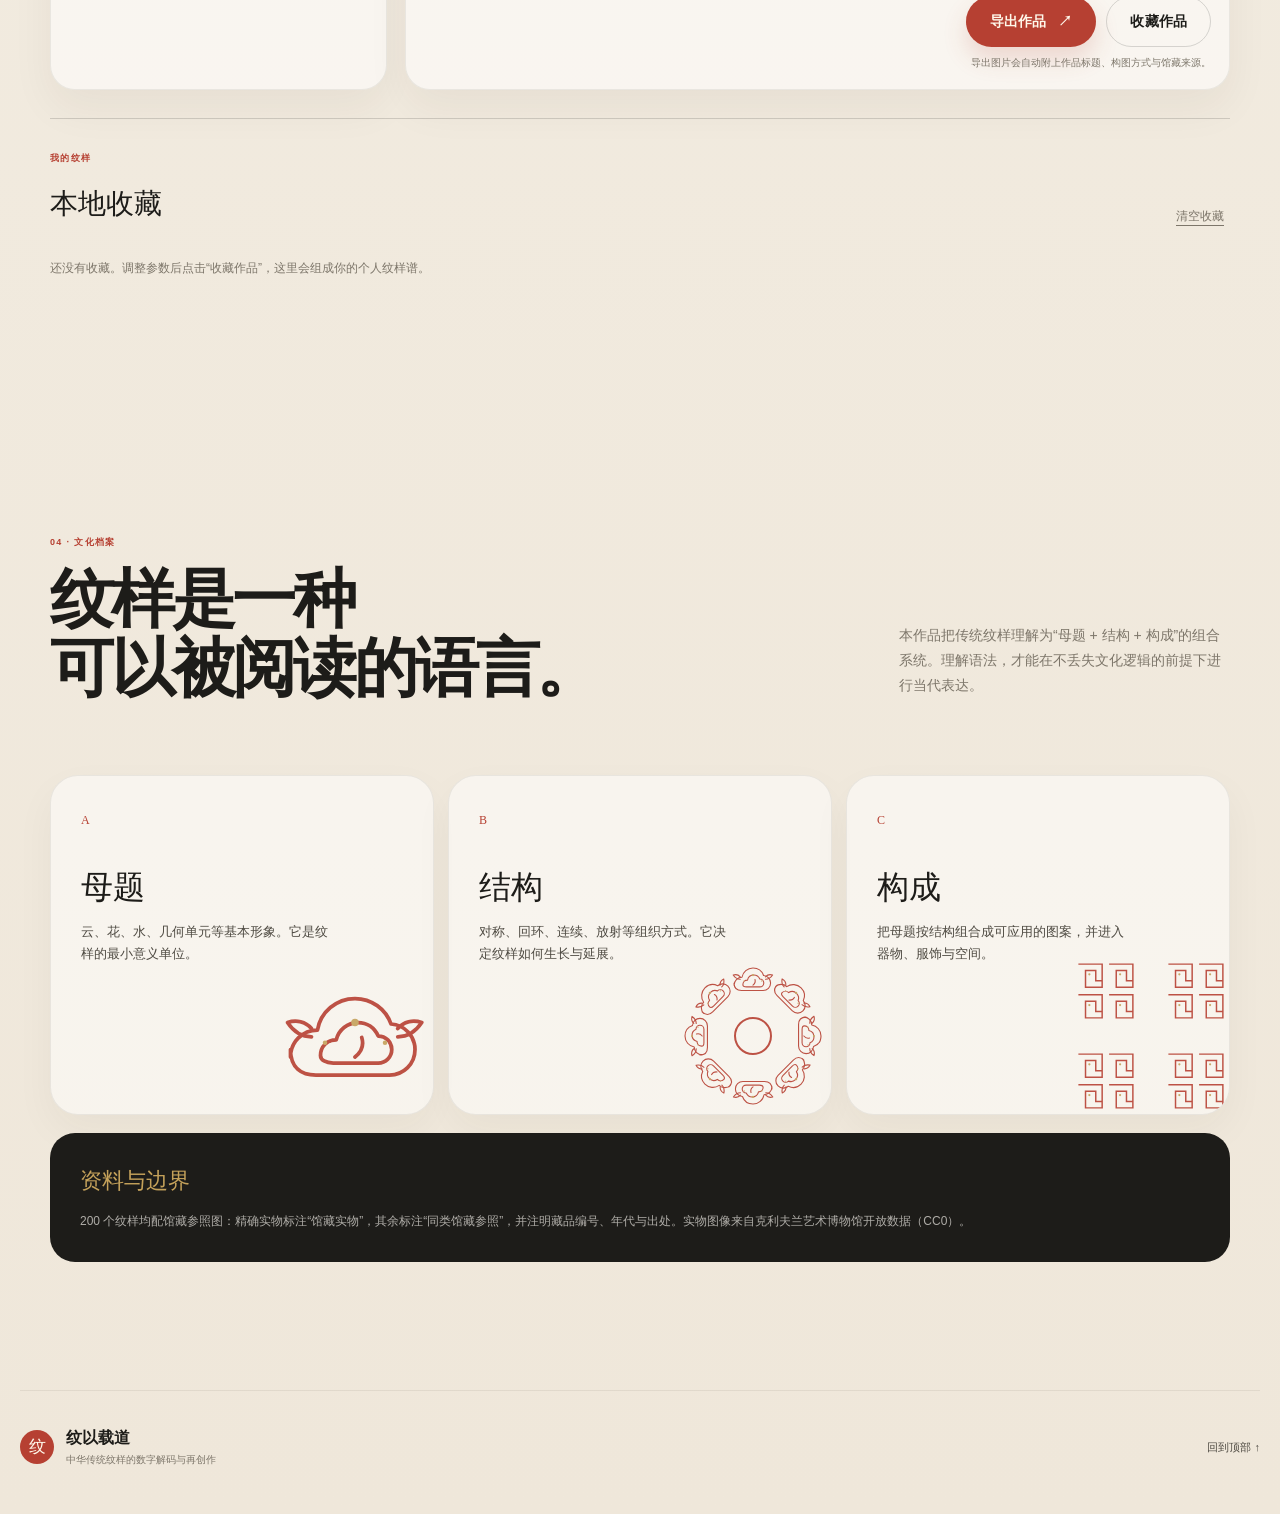
